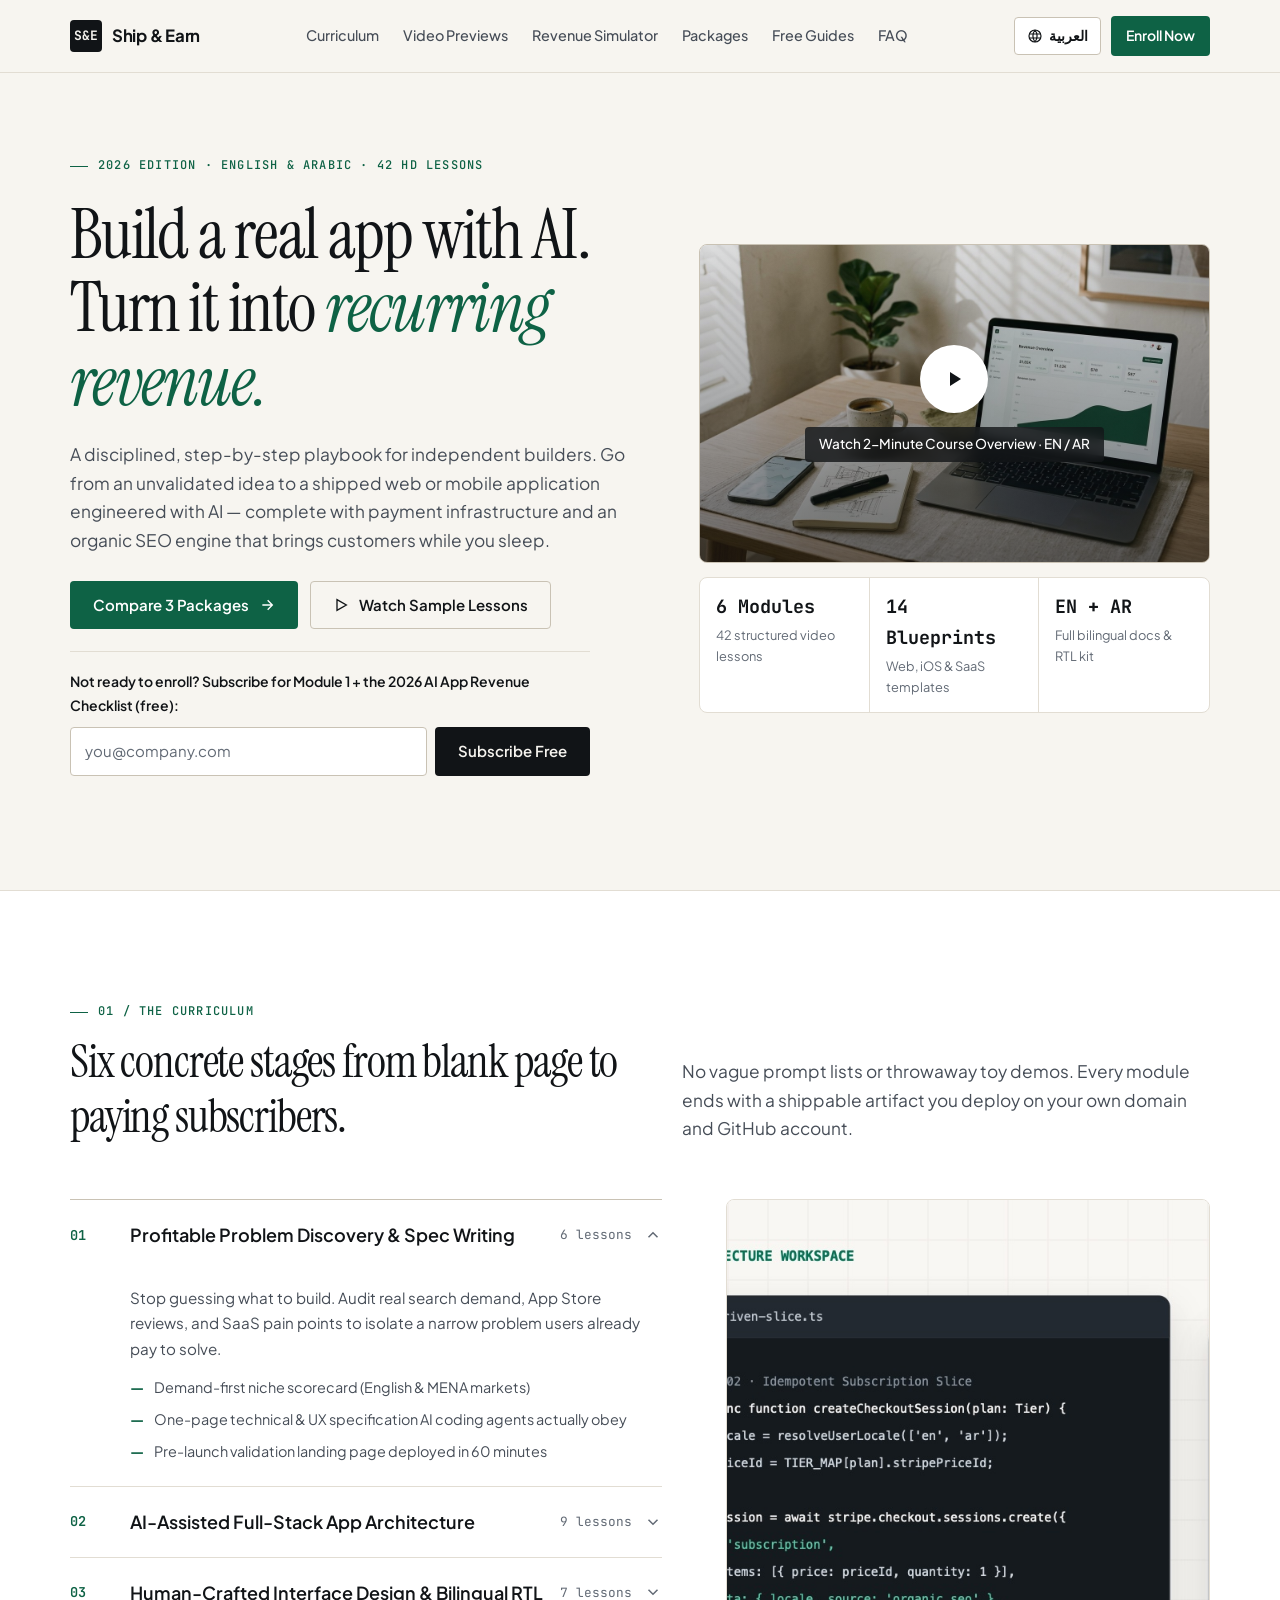
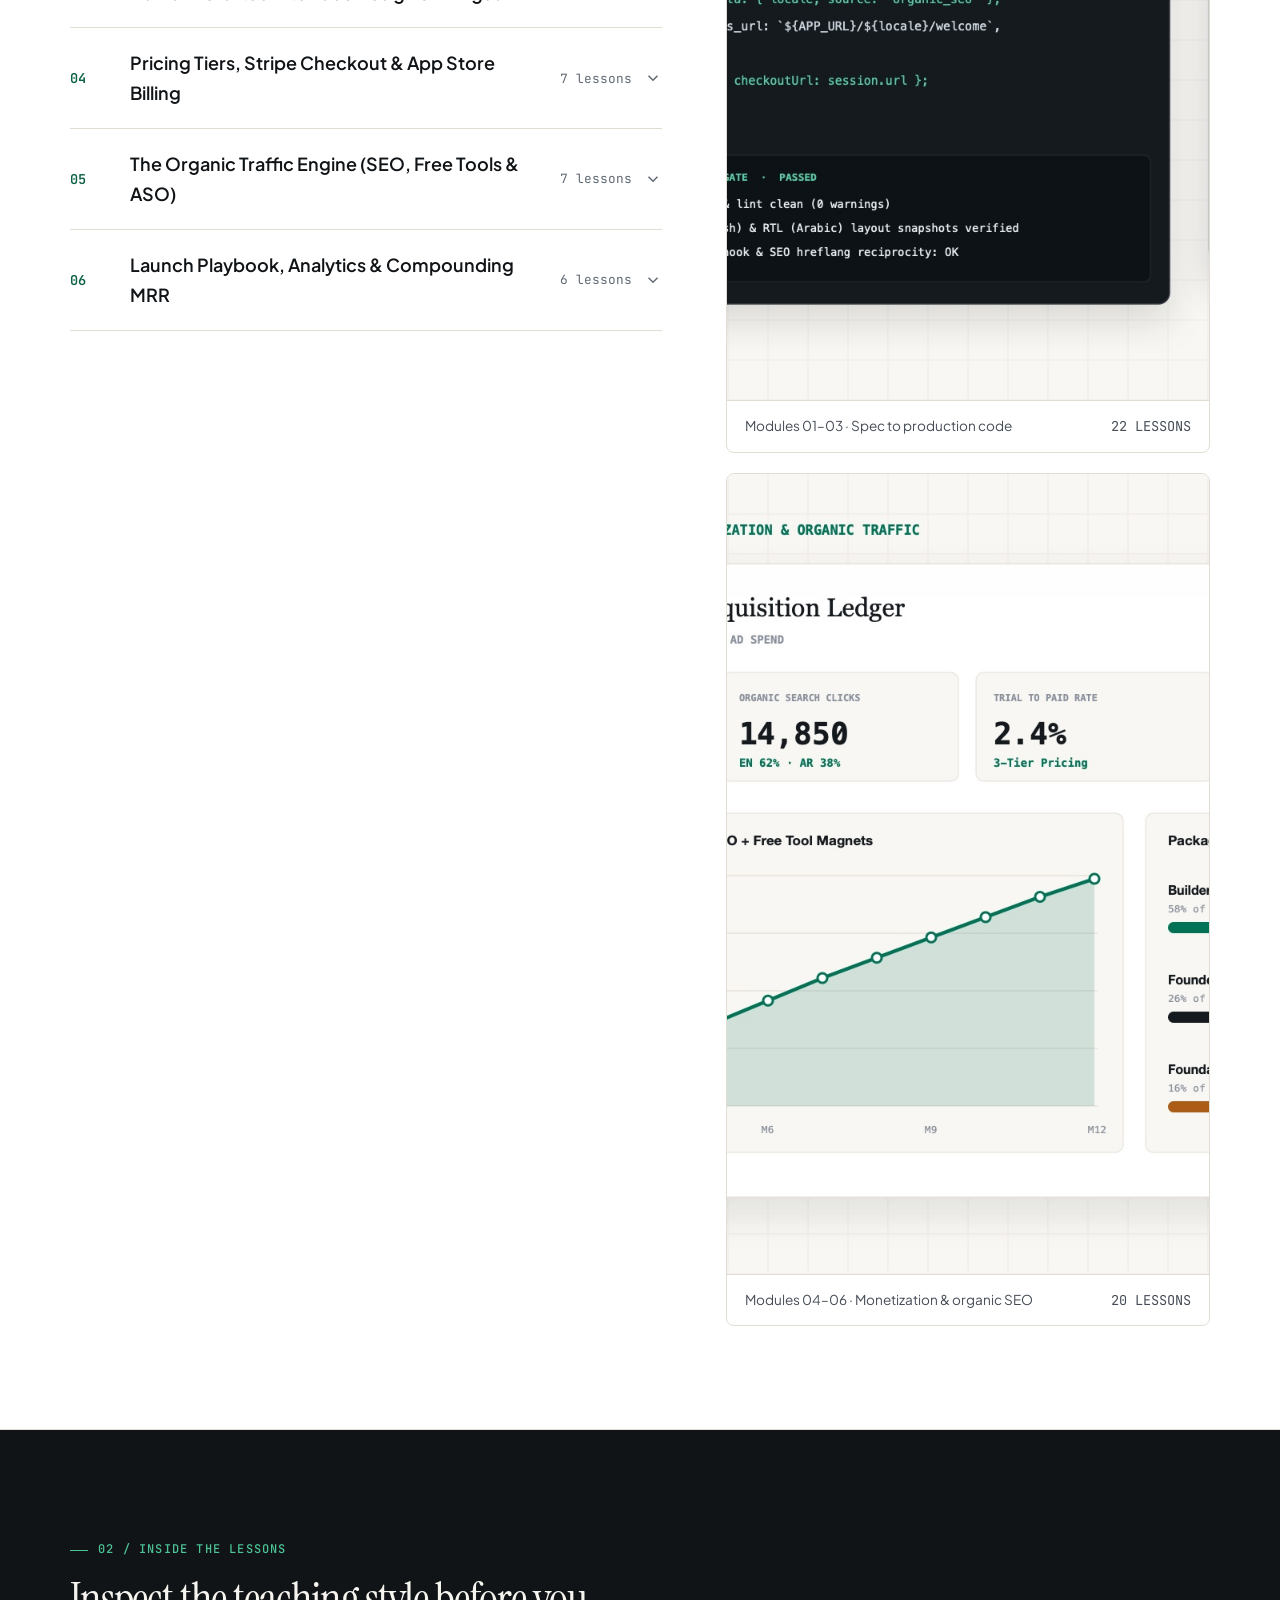
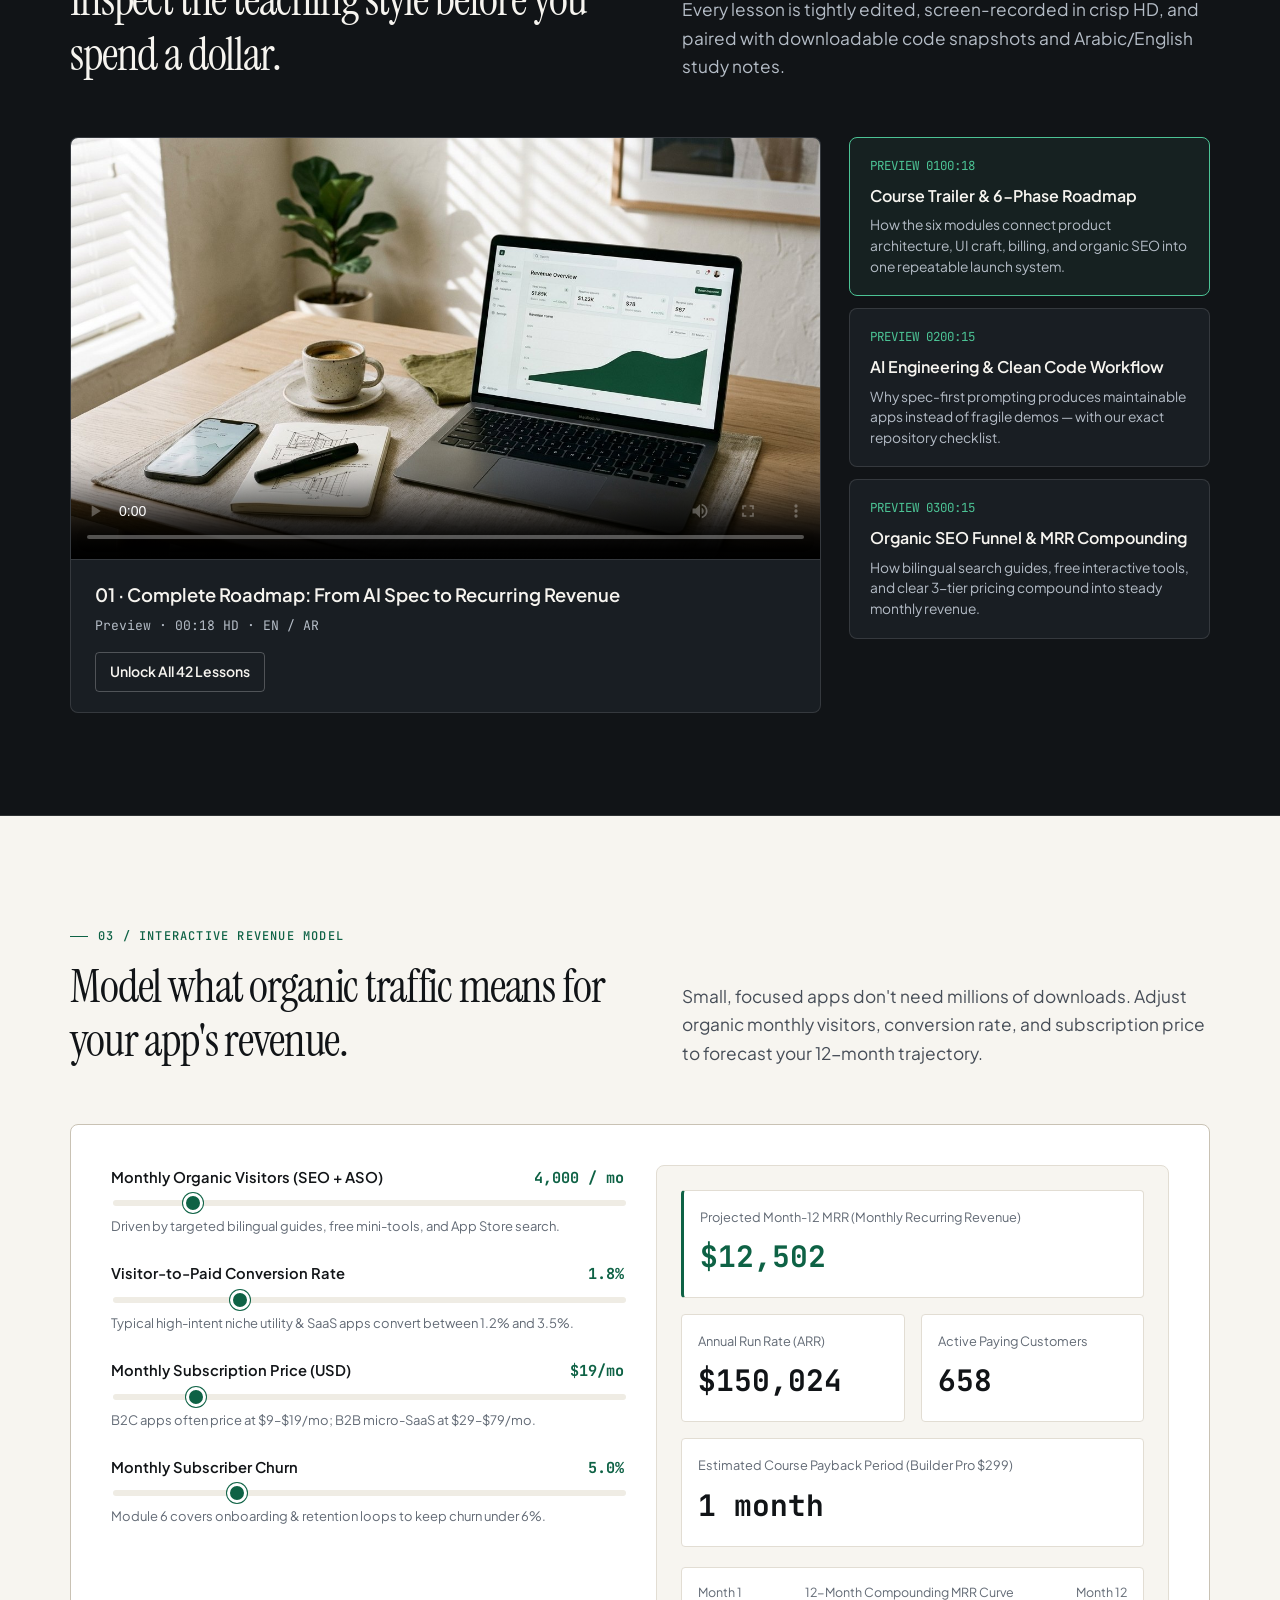
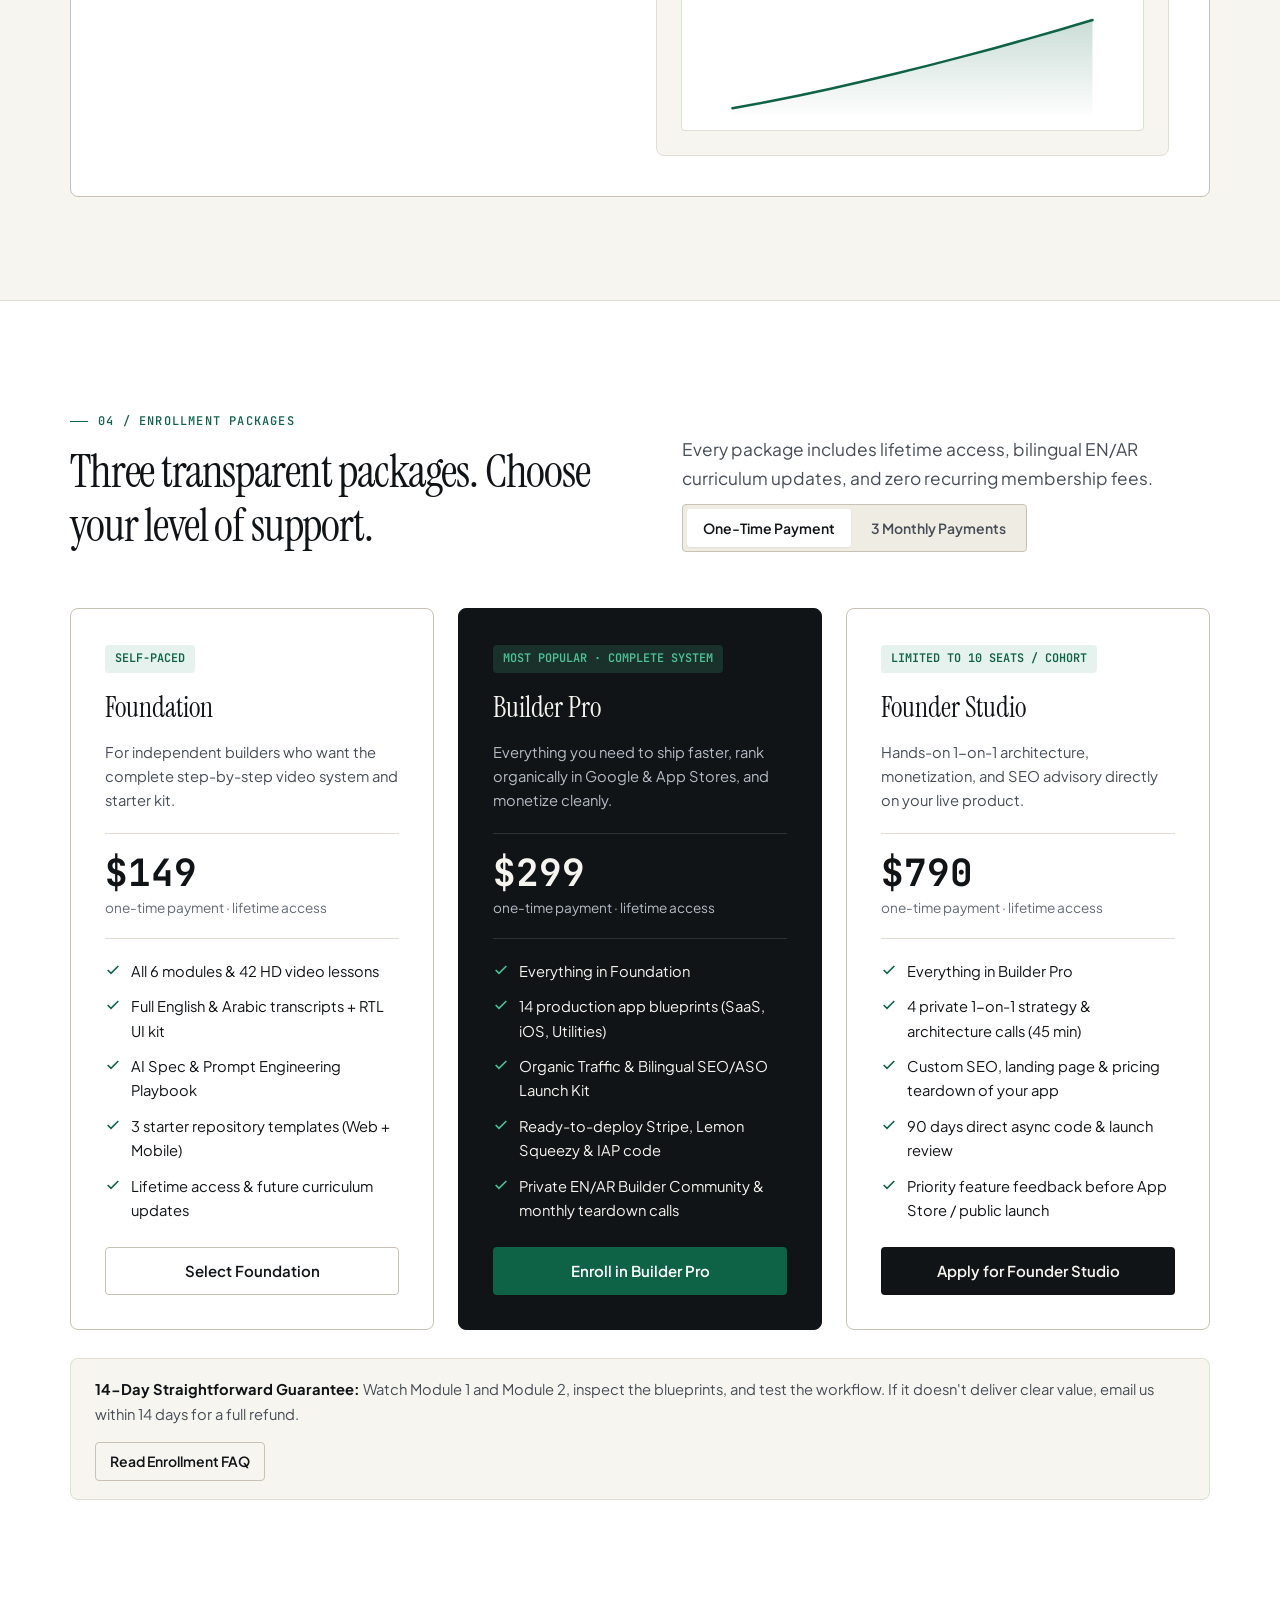
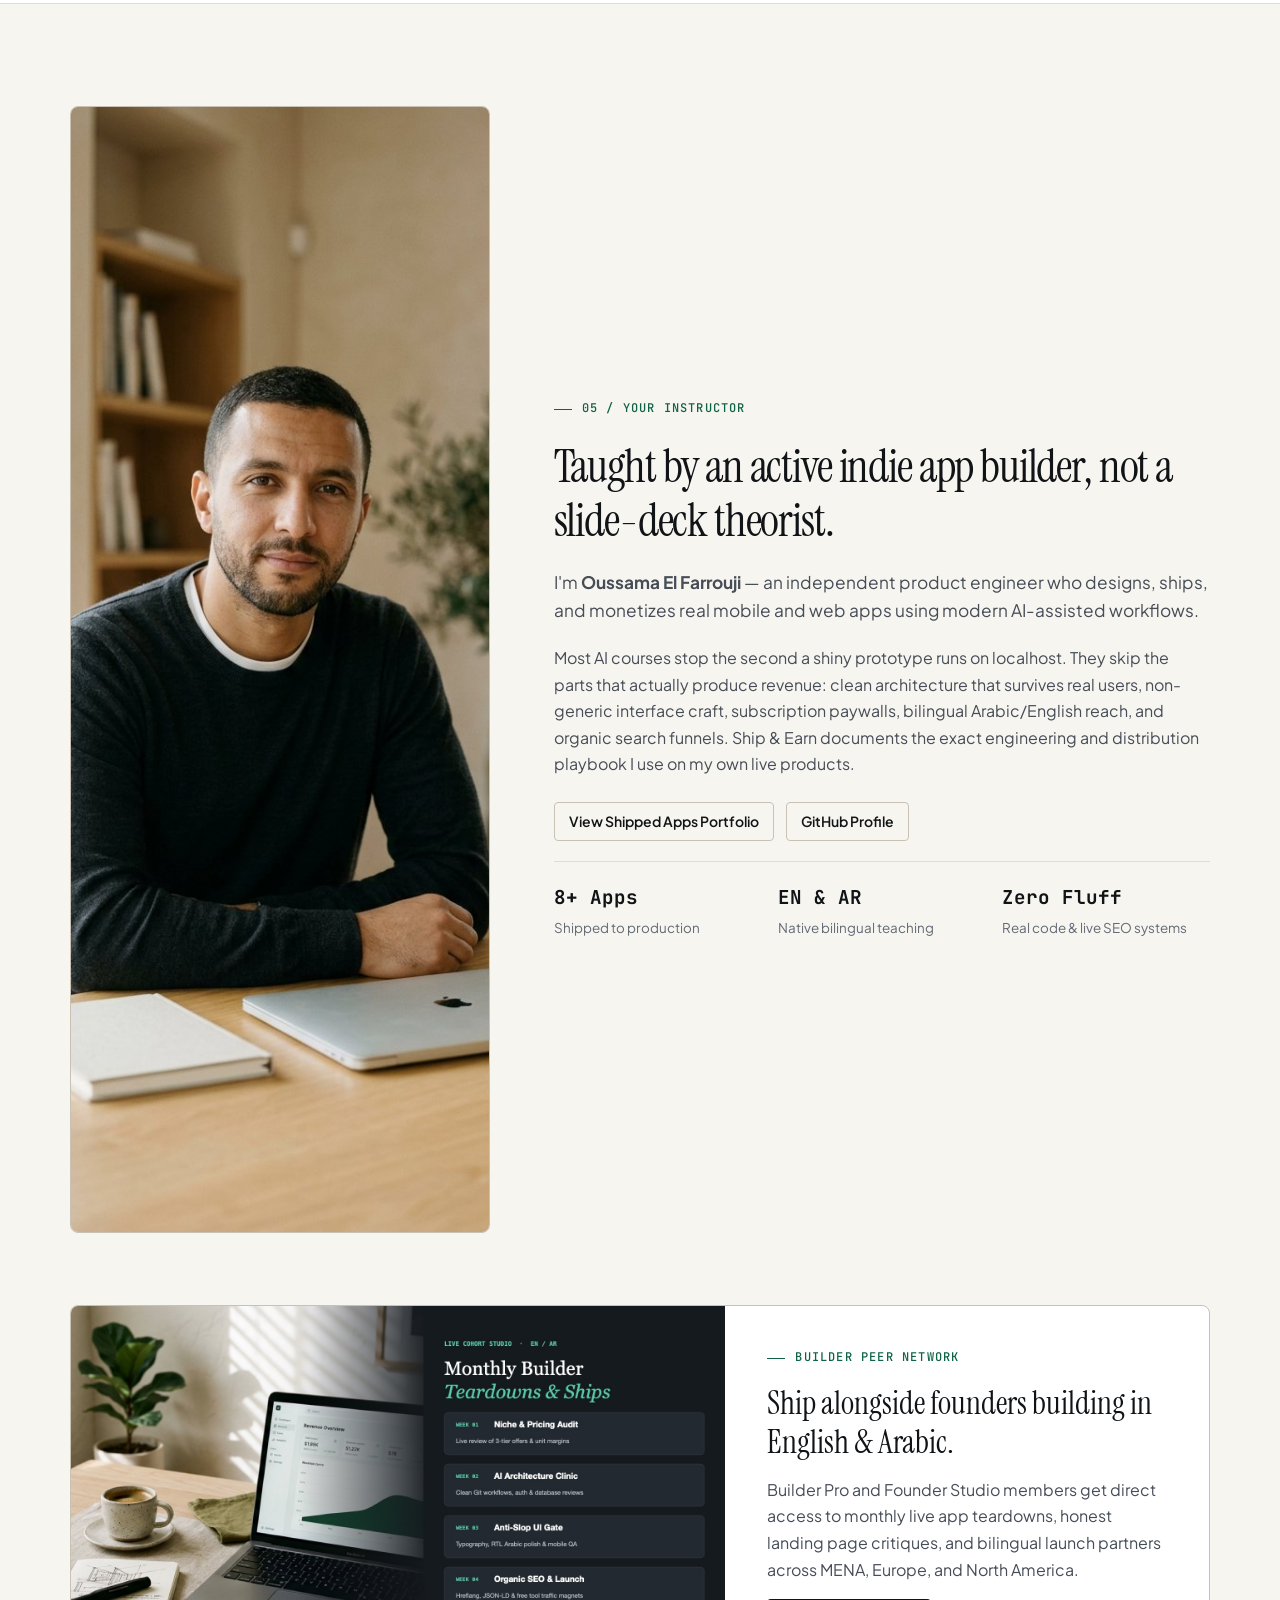
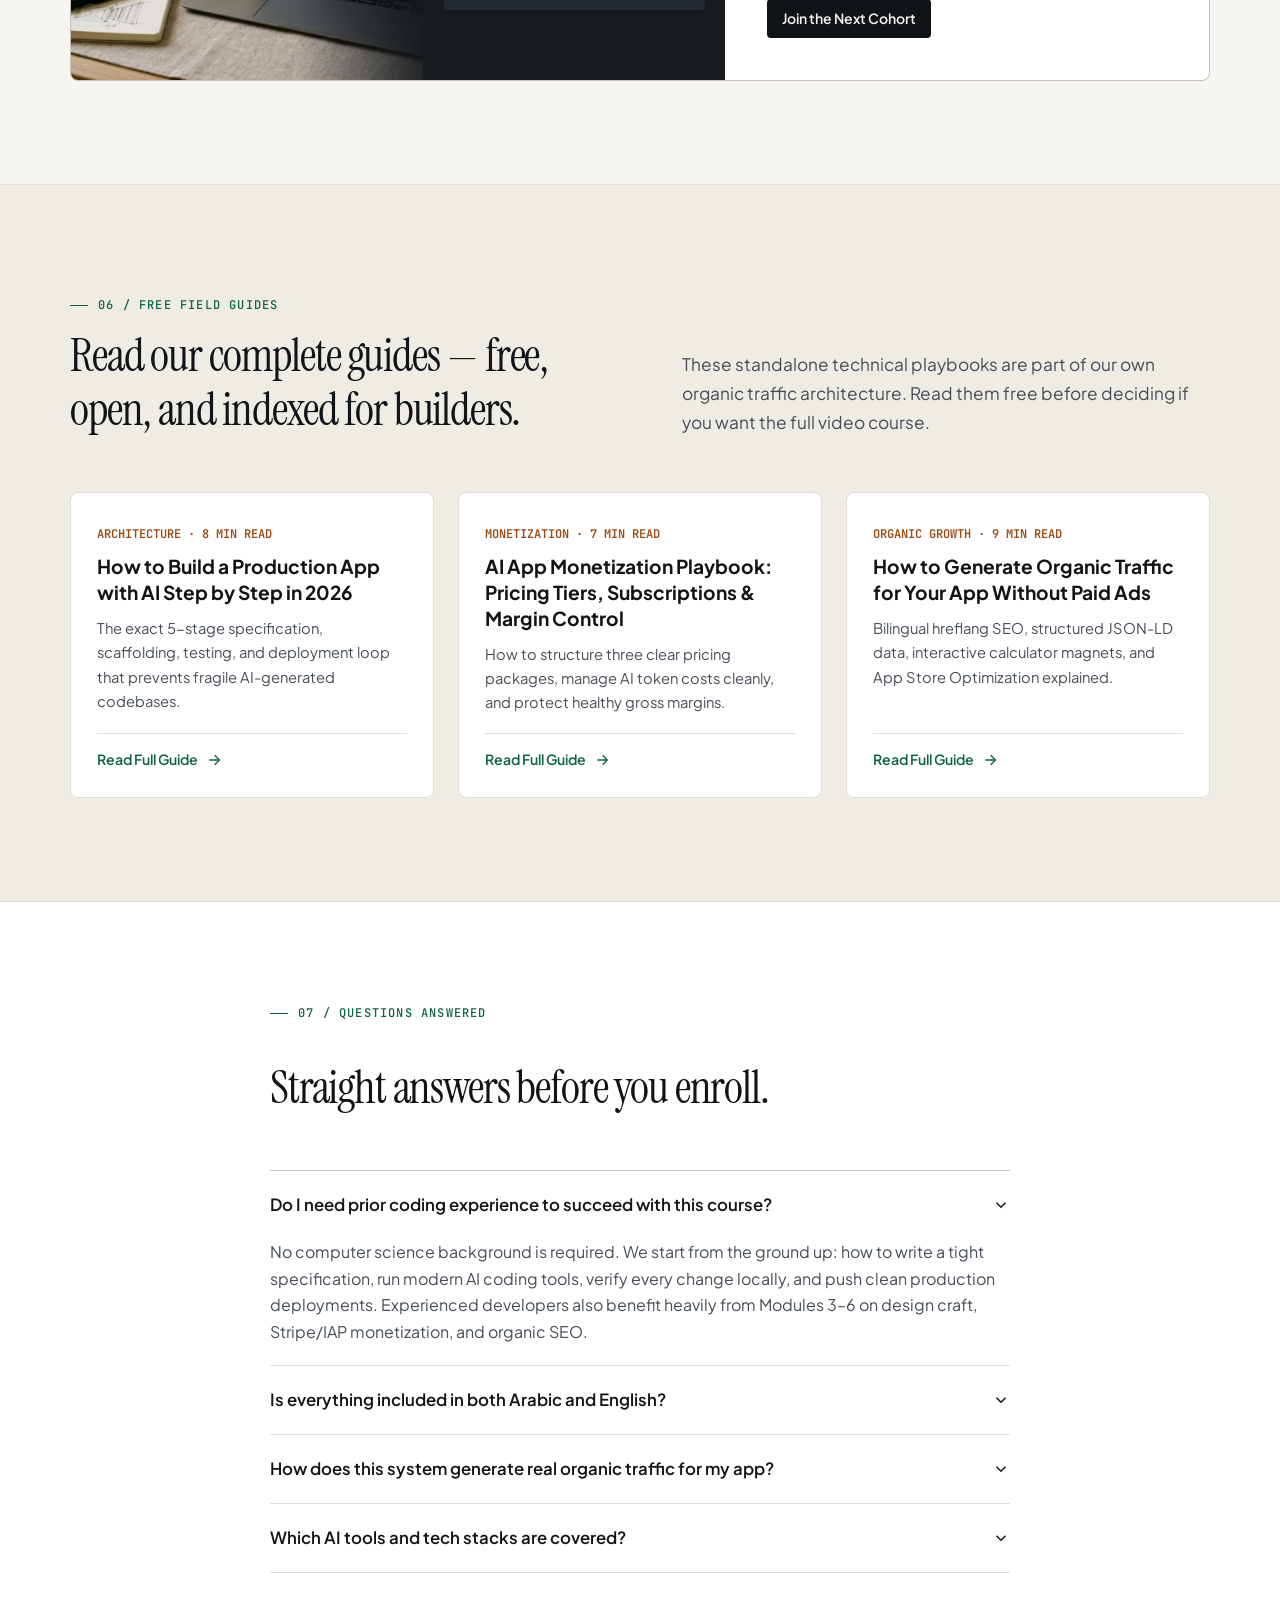
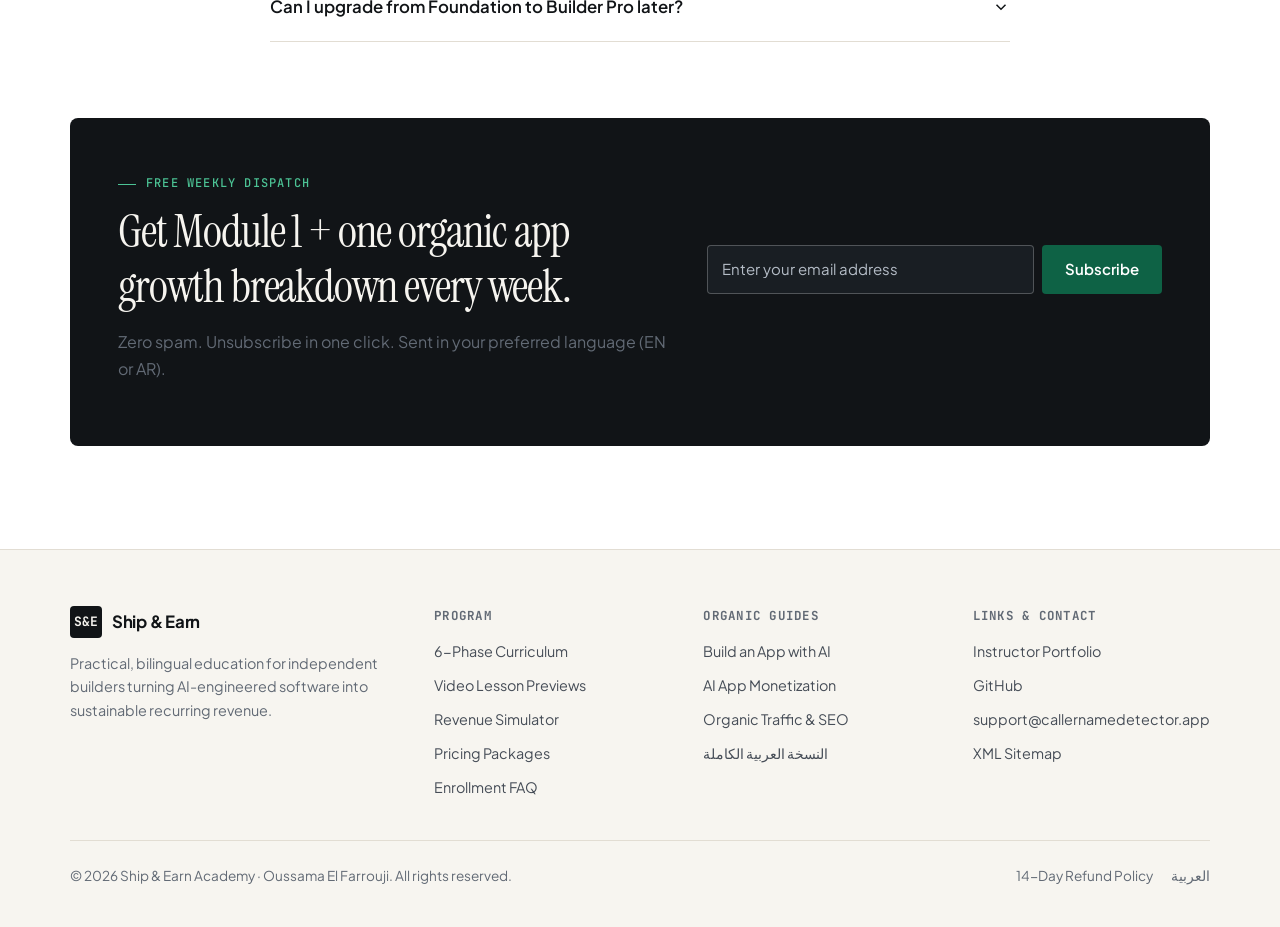
==== index.html @ 104d4630 "Launch Ship & Earn bilingual (EN/AR) AI app & revenue course site" ====
<!DOCTYPE html>
<html lang="en" dir="ltr">
<head>
  <meta charset="UTF-8">
  <meta name="viewport" content="width=device-width, initial-scale=1.0">
  <title>Ship &amp; Earn — Build an App with AI &amp; Generate Recurring Revenue Step by Step</title>
  <meta name="description" content="A step-by-step bilingual (English &amp; Arabic) course teaching you how to architect, build, and launch a real software app with AI — and grow predictable recurring revenue through organic SEO traffic.">
  <meta name="keywords" content="build an app with AI, AI app course, make money with AI apps, monetize AI apps, organic traffic for apps, SaaS course, bilingual Arabic English tech course">
  <meta name="author" content="Oussama El Farrouji">
  <meta name="robots" content="index, follow, max-image-preview:large">
  <meta name="theme-color" content="#F7F5F0">

  <link rel="canonical" href="https://oussamaelfarrouji.github.io/ship-and-earn/">
  <link rel="alternate" hreflang="en" href="https://oussamaelfarrouji.github.io/ship-and-earn/">
  <link rel="alternate" hreflang="ar" href="https://oussamaelfarrouji.github.io/ship-and-earn/ar/">
  <link rel="alternate" hreflang="x-default" href="https://oussamaelfarrouji.github.io/ship-and-earn/">
  <link rel="manifest" href="manifest.webmanifest">

  <!-- Open Graph & Social Cards -->
  <meta property="og:type" content="website">
  <meta property="og:site_name" content="Ship &amp; Earn Academy">
  <meta property="og:title" content="Ship &amp; Earn — Build an App with AI &amp; Generate Recurring Revenue">
  <meta property="og:description" content="6 structured modules, 42 video lessons, 14 production blueprints, and a proven organic traffic engine. Available in English and Arabic.">
  <meta property="og:url" content="https://oussamaelfarrouji.github.io/ship-and-earn/">
  <meta property="og:image" content="https://oussamaelfarrouji.github.io/ship-and-earn/assets/images/hero-studio.jpg">
  <meta property="og:locale" content="en_US">
  <meta property="og:locale:alternate" content="ar_AR">
  <meta name="twitter:card" content="summary_large_image">
  <meta name="twitter:title" content="Ship &amp; Earn — Build an App with AI &amp; Make Revenue Step by Step">
  <meta name="twitter:description" content="Go from validated idea to AI-engineered app, organic search traffic, and recurring subscription revenue. Full bilingual EN / AR edition.">
  <meta name="twitter:image" content="https://oussamaelfarrouji.github.io/ship-and-earn/assets/images/hero-studio.jpg">

  <!-- Typography -->
  <link rel="preconnect" href="https://fonts.googleapis.com">
  <link rel="preconnect" href="https://fonts.gstatic.com" crossorigin>
  <link href="https://fonts.googleapis.com/css2?family=Instrument+Serif:ital@0;1&family=JetBrains+Mono:wght@400;500;600;700&family=Plus+Jakarta+Sans:wght@400;500;600;700&display=swap" rel="stylesheet">
  <link rel="stylesheet" href="assets/css/styles.css">

  <!-- Structured Data (Course, Offers, VideoObject, FAQPage, Organization) -->
  <script type="application/ld+json">
  {
    "@context": "https://schema.org",
    "@graph": [
      {
        "@type": "Organization",
        "@id": "https://oussamaelfarrouji.github.io/ship-and-earn/#organization",
        "name": "Ship & Earn Academy",
        "url": "https://oussamaelfarrouji.github.io/ship-and-earn/",
        "founder": {
          "@type": "Person",
          "name": "Oussama El Farrouji",
          "url": "https://oussamaelfarrouji.github.io/"
        }
      },
      {
        "@type": "Course",
        "@id": "https://oussamaelfarrouji.github.io/ship-and-earn/#course",
        "name": "Ship & Earn: Build an App with AI and Generate Revenue Step by Step",
        "description": "A complete, hands-on engineering and monetization program covering market validation, AI-assisted software architecture, editorial UI design, subscription billing, and organic SEO growth.",
        "provider": { "@id": "https://oussamaelfarrouji.github.io/ship-and-earn/#organization" },
        "inLanguage": ["en", "ar"],
        "educationalLevel": "Beginner to Intermediate",
        "totalHistoricalEnrollment": 480,
        "hasCourseInstance": {
          "@type": "CourseInstance",
          "courseMode": "online",
          "courseWorkload": "PT28H"
        },
        "offers": [
          {
            "@type": "Offer",
            "name": "Foundation Package",
            "price": "149",
            "priceCurrency": "USD",
            "availability": "https://schema.org/InStock",
            "url": "https://oussamaelfarrouji.github.io/ship-and-earn/#packages"
          },
          {
            "@type": "Offer",
            "name": "Builder Pro Package",
            "price": "299",
            "priceCurrency": "USD",
            "availability": "https://schema.org/InStock",
            "url": "https://oussamaelfarrouji.github.io/ship-and-earn/#packages"
          },
          {
            "@type": "Offer",
            "name": "Founder Studio Package",
            "price": "790",
            "priceCurrency": "USD",
            "availability": "https://schema.org/LimitedAvailability",
            "url": "https://oussamaelfarrouji.github.io/ship-and-earn/#packages"
          }
        ]
      },
      {
        "@type": "VideoObject",
        "name": "Ship & Earn Course Trailer — From AI Prompt to Revenue-Generating App",
        "description": "Walkthrough of the 6-module step-by-step system for building an app with AI, acquiring organic search traffic, and monetizing with recurring subscriptions.",
        "thumbnailUrl": "https://oussamaelfarrouji.github.io/ship-and-earn/assets/images/hero-studio.jpg",
        "uploadDate": "2026-11-19T00:00:00Z",
        "duration": "PT18S",
        "contentUrl": "https://oussamaelfarrouji.github.io/ship-and-earn/assets/videos/course-trailer.mp4"
      },
      {
        "@type": "FAQPage",
        "mainEntity": [
          {
            "@type": "Question",
            "name": "Do I need prior coding experience to build an app with AI in this course?",
            "acceptedAnswer": {
              "@type": "Answer",
              "text": "No prior computer science degree is required. Module 1 and Module 2 walk through setting up your AI engineering environment, reading generated code cleanly, and deploying real web and mobile apps step by step."
            }
          },
          {
            "@type": "Question",
            "name": "Is the entire course available in both Arabic and English?",
            "acceptedAnswer": {
              "@type": "Answer",
              "text": "Yes. Every lesson includes synchronized Arabic and English transcripts, bilingual templates, RTL-ready interface code, and community channels in both languages."
            }
          },
          {
            "@type": "Question",
            "name": "How will my finished app generate organic traffic without paying for ads?",
            "acceptedAnswer": {
              "@type": "Answer",
              "text": "Module 5 teaches our repeatable Organic Traffic Engine: keyword intent mapping, bilingual SEO architecture, interactive free tools and calculators that earn backlinks, and App Store Optimization (ASO)."
            }
          },
          {
            "@type": "Question",
            "name": "What is the difference between the three enrollment packages?",
            "acceptedAnswer": {
              "@type": "Answer",
              "text": "Foundation ($149) includes all 42 lessons and core starter templates. Builder Pro ($299) adds 14 complete production app blueprints, the SEO & ASO launch kit, payment templates, and private community access. Founder Studio ($790) adds 4 private 1-on-1 architecture and growth review calls plus 90 days of direct async feedback."
            }
          }
        ]
      }
    ]
  }
  </script>
</head>
<body>
  <a class="skip-link" href="#main-content">Skip to main content</a>

  <!-- Header -->
  <header class="site-header">
    <div class="container header-inner">
      <a class="brand" href="./" aria-label="Ship &amp; Earn Home">
        <span class="brand-mark" aria-hidden="true">S&amp;E</span>
        <span>Ship &amp; Earn</span>
      </a>

      <nav class="site-nav" aria-label="Primary Navigation">
        <a href="#curriculum">Curriculum</a>
        <a href="#videos">Video Previews</a>
        <a href="#simulator">Revenue Simulator</a>
        <a href="#packages">Packages</a>
        <a href="#guides">Free Guides</a>
        <a href="#faq">FAQ</a>
      </nav>

      <div class="header-actions">
        <a class="lang-switch" href="ar/" data-lang-switch="ar" hreflang="ar" lang="ar" aria-label="Switch language to Arabic">
          <svg width="16" height="16" viewBox="0 0 24 24" fill="none" stroke="currentColor" stroke-width="1.8" aria-hidden="true">
            <circle cx="12" cy="12" r="9"></circle>
            <path d="M3.6 9h16.8M3.6 15h16.8M12 3a14.5 14.5 0 0 0 0 18M12 3a14.5 14.5 0 0 1 0 18"></path>
          </svg>
          <span>العربية</span>
        </a>
        <a class="btn btn--primary btn--sm header-cta-desktop" href="#packages">Enroll Now</a>
        <button id="mobile-menu-btn" class="mobile-menu-btn" type="button" aria-label="Toggle navigation menu" aria-expanded="false" aria-controls="mobile-nav">
          <svg width="20" height="20" viewBox="0 0 24 24" fill="none" stroke="currentColor" stroke-width="2" aria-hidden="true">
            <line x1="3" y1="6" x2="21" y2="6"></line>
            <line x1="3" y1="12" x2="21" y2="12"></line>
            <line x1="3" y1="18" x2="21" y2="18"></line>
          </svg>
        </button>
      </div>
    </div>

    <nav id="mobile-nav" class="mobile-nav" aria-label="Mobile Navigation">
      <div class="container mobile-nav-list">
        <a href="#curriculum">Curriculum</a>
        <a href="#videos">Video Previews</a>
        <a href="#simulator">Revenue Simulator</a>
        <a href="#packages">Packages</a>
        <a href="#guides">Free Guides</a>
        <a href="#faq">FAQ</a>
        <a href="#subscribe" style="color: var(--accent); font-weight: 700;">Subscribe Free</a>
      </div>
    </nav>
  </header>

  <main id="main-content">
    <!-- Hero -->
    <section class="hero">
      <div class="container hero-grid">
        <div class="hero-copy">
          <span class="eyebrow">2026 Edition · English &amp; Arabic · 42 HD Lessons</span>
          <h1 class="display-title">Build a real app with AI. Turn it into <em>recurring revenue.</em></h1>
          <p class="lead">
            A disciplined, step-by-step playbook for independent builders. Go from an unvalidated idea to a shipped web or mobile application engineered with AI — complete with payment infrastructure and an organic SEO engine that brings customers while you sleep.
          </p>

          <div class="hero-cta-row">
            <a class="btn btn--primary" href="#packages">
              <span>Compare 3 Packages</span>
              <svg class="icon-directional" width="16" height="16" viewBox="0 0 24 24" fill="none" stroke="currentColor" stroke-width="2" aria-hidden="true">
                <path d="M5 12h14M13 5l7 7-7 7"></path>
              </svg>
            </a>
            <a class="btn btn--outline" href="#videos">
              <svg width="16" height="16" viewBox="0 0 24 24" fill="none" stroke="currentColor" stroke-width="2" aria-hidden="true">
                <polygon points="6 4 20 12 6 20 6 4"></polygon>
              </svg>
              <span>Watch Sample Lessons</span>
            </a>
          </div>

          <div class="hero-subscribe">
            <label class="hero-subscribe-label" for="hero-email">
              Not ready to enroll? Subscribe for Module 1 + the 2026 AI App Revenue Checklist (free):
            </label>
            <form class="subscribe-inline-form" data-subscribe-form="hero" novalidate>
              <input id="hero-email" class="input-field" type="email" name="email" autocomplete="email" placeholder="you@company.com" required>
              <button class="btn btn--ink" type="submit">Subscribe Free</button>
            </form>
            <div class="form-status" role="status" aria-live="polite"></div>
          </div>
        </div>

        <div class="hero-media">
          <div class="video-frame">
            <video id="hero-trailer-video" preload="metadata" playsinline poster="assets/images/hero-studio.jpg" aria-label="Ship &amp; Earn Course Trailer">
              <source src="assets/videos/course-trailer.mp4" type="video/mp4">
            </video>
            <button id="hero-trailer-play" class="video-overlay-btn" type="button" aria-label="Play Course Trailer Video">
              <span class="play-disc">
                <svg width="24" height="24" viewBox="0 0 24 24" fill="currentColor" aria-hidden="true">
                  <polygon points="8 5 19 12 8 19 8 5"></polygon>
                </svg>
              </span>
              <span class="video-overlay-caption">Watch 2-Minute Course Overview · EN / AR</span>
            </button>
          </div>

          <div class="hero-spec-strip" aria-label="Course Highlights">
            <div class="hero-spec-item">
              <div class="hero-spec-value">6 Modules</div>
              <div class="hero-spec-label">42 structured video lessons</div>
            </div>
            <div class="hero-spec-item">
              <div class="hero-spec-value">14 Blueprints</div>
              <div class="hero-spec-label">Web, iOS &amp; SaaS templates</div>
            </div>
            <div class="hero-spec-item">
              <div class="hero-spec-value">EN + AR</div>
              <div class="hero-spec-label">Full bilingual docs &amp; RTL kit</div>
            </div>
          </div>
        </div>
      </div>
    </section>

    <!-- 01. Step-by-Step Curriculum -->
    <section id="curriculum" class="section section--surface">
      <div class="container">
        <div class="section-header">
          <div>
            <span class="eyebrow">01 / The Curriculum</span>
            <h2 class="section-title" style="margin-block-start: 12px;">Six concrete stages from blank page to paying subscribers.</h2>
          </div>
          <p class="lead">
            No vague prompt lists or throwaway toy demos. Every module ends with a shippable artifact you deploy on your own domain and GitHub account.
          </p>
        </div>

        <div class="editorial-split">
          <div class="phase-list">
            <!-- Phase 1 -->
            <div class="phase-item">
              <button class="phase-trigger" type="button" aria-expanded="true" aria-controls="phase-1">
                <span class="phase-num">01</span>
                <span class="phase-title">Profitable Problem Discovery &amp; Spec Writing</span>
                <span class="phase-meta">
                  <span>6 lessons</span>
                  <svg class="phase-chevron" width="18" height="18" viewBox="0 0 24 24" fill="none" stroke="currentColor" stroke-width="2" aria-hidden="true"><polyline points="6 9 12 15 18 9"></polyline></svg>
                </span>
              </button>
              <div id="phase-1" class="phase-panel">
                <p>Stop guessing what to build. Audit real search demand, App Store reviews, and SaaS pain points to isolate a narrow problem users already pay to solve.</p>
                <ul class="phase-deliverables">
                  <li>Demand-first niche scorecard (English &amp; MENA markets)</li>
                  <li>One-page technical &amp; UX specification AI coding agents actually obey</li>
                  <li>Pre-launch validation landing page deployed in 60 minutes</li>
                </ul>
              </div>
            </div>

            <!-- Phase 2 -->
            <div class="phase-item">
              <button class="phase-trigger" type="button" aria-expanded="false" aria-controls="phase-2">
                <span class="phase-num">02</span>
                <span class="phase-title">AI-Assisted Full-Stack App Architecture</span>
                <span class="phase-meta">
                  <span>9 lessons</span>
                  <svg class="phase-chevron" width="18" height="18" viewBox="0 0 24 24" fill="none" stroke="currentColor" stroke-width="2" aria-hidden="true"><polyline points="6 9 12 15 18 9"></polyline></svg>
                </span>
              </button>
              <div id="phase-2" class="phase-panel" hidden>
                <p>Direct AI coding workflows like a senior engineer. Structure clean repositories, user authentication, databases, and API integrations without brittle spaghetti code.</p>
                <ul class="phase-deliverables">
                  <li>Repeatable prompt-to-PR workflow with automated verification checks</li>
                  <li>Database schema, authentication, and secure API key management</li>
                  <li>Deploying production web apps and native mobile builds reliably</li>
                </ul>
              </div>
            </div>

            <!-- Phase 3 -->
            <div class="phase-item">
              <button class="phase-trigger" type="button" aria-expanded="false" aria-controls="phase-3">
                <span class="phase-num">03</span>
                <span class="phase-title">Human-Crafted Interface Design &amp; Bilingual RTL</span>
                <span class="phase-meta">
                  <span>7 lessons</span>
                  <svg class="phase-chevron" width="18" height="18" viewBox="0 0 24 24" fill="none" stroke="currentColor" stroke-width="2" aria-hidden="true"><polyline points="6 9 12 15 18 9"></polyline></svg>
                </span>
              </button>
              <div id="phase-3" class="phase-panel" hidden>
                <p>Users judge trust in under two seconds. Eliminate generic AI-looking templates using editorial typography, disciplined color tokens, and native Arabic/English logical layouts.</p>
                <ul class="phase-deliverables">
                  <li>Design contract checklist that eliminates generic neon/gradient clutter</li>
                  <li>Single-stylesheet LTR + RTL architecture with CSS Logical Properties</li>
                  <li>Mobile ergonomics, WCAG AA contrast, and Core Web Vitals optimization</li>
                </ul>
              </div>
            </div>

            <!-- Phase 4 -->
            <div class="phase-item">
              <button class="phase-trigger" type="button" aria-expanded="false" aria-controls="phase-4">
                <span class="phase-num">04</span>
                <span class="phase-title">Pricing Tiers, Stripe Checkout &amp; App Store Billing</span>
                <span class="phase-meta">
                  <span>7 lessons</span>
                  <svg class="phase-chevron" width="18" height="18" viewBox="0 0 24 24" fill="none" stroke="currentColor" stroke-width="2" aria-hidden="true"><polyline points="6 9 12 15 18 9"></polyline></svg>
                </span>
              </button>
              <div id="phase-4" class="phase-panel" hidden>
                <p>Architect pricing that converts without discounting your work. Implement subscriptions, one-time licenses, webhooks, and global payment gateways cleanly.</p>
                <ul class="phase-deliverables">
                  <li>Three-tier packaging strategy (Good / Better / Advisory)</li>
                  <li>Idempotent Stripe, Lemon Squeezy &amp; In-App Purchase billing flows</li>
                  <li>Paywall placement, trial onboarding, and failed-payment recovery</li>
                </ul>
              </div>
            </div>

            <!-- Phase 5 -->
            <div class="phase-item">
              <button class="phase-trigger" type="button" aria-expanded="false" aria-controls="phase-5">
                <span class="phase-num">05</span>
                <span class="phase-title">The Organic Traffic Engine (SEO, Free Tools &amp; ASO)</span>
                <span class="phase-meta">
                  <span>7 lessons</span>
                  <svg class="phase-chevron" width="18" height="18" viewBox="0 0 24 24" fill="none" stroke="currentColor" stroke-width="2" aria-hidden="true"><polyline points="6 9 12 15 18 9"></polyline></svg>
                </span>
              </button>
              <div id="phase-5" class="phase-panel" hidden>
                <p>Paid ads vanish the moment you stop spending. Build durable, compounding organic acquisition directly into your app and marketing site from day one.</p>
                <ul class="phase-deliverables">
                  <li>Bilingual SEO architecture with hreflang reciprocity, JSON-LD &amp; sitemaps</li>
                  <li>Building free interactive calculators &amp; mini-tools that earn natural backlinks</li>
                  <li>App Store Optimization (ASO) and high-intent comparison guide clusters</li>
                </ul>
              </div>
            </div>

            <!-- Phase 6 -->
            <div class="phase-item">
              <button class="phase-trigger" type="button" aria-expanded="false" aria-controls="phase-6">
                <span class="phase-num">06</span>
                <span class="phase-title">Launch Playbook, Analytics &amp; Compounding MRR</span>
                <span class="phase-meta">
                  <span>6 lessons</span>
                  <svg class="phase-chevron" width="18" height="18" viewBox="0 0 24 24" fill="none" stroke="currentColor" stroke-width="2" aria-hidden="true"><polyline points="6 9 12 15 18 9"></polyline></svg>
                </span>
              </button>
              <div id="phase-6" class="phase-panel" hidden>
                <p>Turn launch week momentum into steady monthly recurring revenue. Instrument funnel telemetry, cut churn, and scale winning features with data.</p>
                <ul class="phase-deliverables">
                  <li>Zero-budget launch calendar across Product Hunt, Reddit, X &amp; newsletters</li>
                  <li>Email onboarding sequences that convert free signups to paid plans</li>
                  <li>Monthly retention audit to grow from $1,000 to $10,000+ MRR</li>
                </ul>
              </div>
            </div>
          </div>

          <div class="photo-column">
            <figure class="editorial-figure">
              <img src="assets/images/module-build.jpg" alt="Minimalist software engineering desk showing code editor, mobile app wireframes, and architectural notebook" loading="lazy" width="1200" height="800">
              <figcaption>
                <span>Modules 01–03 · Spec to production code</span>
                <span class="mono-num">22 LESSONS</span>
              </figcaption>
            </figure>
            <figure class="editorial-figure">
              <img src="assets/images/module-revenue.jpg" alt="Studio tablet showing subscription revenue growth analytics and payment confirmations on pale oak desk" loading="lazy" width="1200" height="800">
              <figcaption>
                <span>Modules 04–06 · Monetization &amp; organic SEO</span>
                <span class="mono-num">20 LESSONS</span>
              </figcaption>
            </figure>
          </div>
        </div>
      </div>
    </section>

    <!-- 02. Video Lesson Showcase (Dark Ink Band) -->
    <section id="videos" class="section section--ink">
      <div class="container">
        <div class="section-header">
          <div>
            <span class="eyebrow eyebrow--on-ink">02 / Inside The Lessons</span>
            <h2 class="section-title" style="margin-block-start: 12px;">Inspect the teaching style before you spend a dollar.</h2>
          </div>
          <p class="lead">
            Every lesson is tightly edited, screen-recorded in crisp HD, and paired with downloadable code snapshots and Arabic/English study notes.
          </p>
        </div>

        <div class="video-studio-grid">
          <div class="video-stage">
            <div class="video-stage-player">
              <video id="showcase-video" controls preload="metadata" playsinline poster="assets/images/hero-studio.jpg">
                <source src="assets/videos/course-trailer.mp4" type="video/mp4">
              </video>
            </div>
            <div class="video-stage-meta">
              <div>
                <div id="showcase-video-title" class="video-stage-title">01 · Complete Roadmap: From AI Spec to Recurring Revenue</div>
                <div id="showcase-video-meta" class="muted mono-num" style="font-size: 0.82rem; margin-block-start: 4px;">Preview · 00:18 HD · EN / AR</div>
              </div>
              <a class="btn btn--outline-ink btn--sm" href="#packages">Unlock All 42 Lessons</a>
            </div>
          </div>

          <div class="video-playlist" role="group" aria-label="Sample Video Lessons">
            <button class="video-chapter-btn is-active" type="button" aria-pressed="true"
              data-video-src="assets/videos/course-trailer.mp4"
              data-video-poster="assets/images/hero-studio.jpg"
              data-video-title="01 · Complete Roadmap: From AI Spec to Recurring Revenue"
              data-video-duration="00:18 HD">
              <span class="chapter-top"><span>PREVIEW 01</span><span>00:18</span></span>
              <span class="chapter-title">Course Trailer &amp; 6-Phase Roadmap</span>
              <span class="chapter-desc">How the six modules connect product architecture, UI craft, billing, and organic SEO into one repeatable launch system.</span>
            </button>

            <button class="video-chapter-btn" type="button" aria-pressed="false"
              data-video-src="assets/videos/lesson-ai-architecture.mp4"
              data-video-poster="assets/images/module-build.jpg"
              data-video-title="02 · Engineering Workflow: Prompting Production Architecture"
              data-video-duration="00:15 HD">
              <span class="chapter-top"><span>PREVIEW 02</span><span>00:15</span></span>
              <span class="chapter-title">AI Engineering &amp; Clean Code Workflow</span>
              <span class="chapter-desc">Why spec-first prompting produces maintainable apps instead of fragile demos — with our exact repository checklist.</span>
            </button>

            <button class="video-chapter-btn" type="button" aria-pressed="false"
              data-video-src="assets/videos/lesson-revenue-seo.mp4"
              data-video-poster="assets/images/module-revenue.jpg"
              data-video-title="03 · Organic Traffic &amp; Subscription Revenue Mechanics"
              data-video-duration="00:15 HD">
              <span class="chapter-top"><span>PREVIEW 03</span><span>00:15</span></span>
              <span class="chapter-title">Organic SEO Funnel &amp; MRR Compounding</span>
              <span class="chapter-desc">How bilingual search guides, free interactive tools, and clear 3-tier pricing compound into steady monthly revenue.</span>
            </button>
          </div>
        </div>
      </div>
    </section>

    <!-- 03. Interactive Organic Traffic & Revenue Simulator -->
    <section id="simulator" class="section">
      <div class="container">
        <div class="section-header">
          <div>
            <span class="eyebrow">03 / Interactive Revenue Model</span>
            <h2 class="section-title" style="margin-block-start: 12px;">Model what organic traffic means for your app's revenue.</h2>
          </div>
          <p class="lead">
            Small, focused apps don't need millions of downloads. Adjust organic monthly visitors, conversion rate, and subscription price to forecast your 12-month trajectory.
          </p>
        </div>

        <div class="calculator-shell">
          <div class="calc-controls">
            <div class="slider-group">
              <div class="slider-head">
                <label class="slider-label" for="calc-visitors">Monthly Organic Visitors (SEO + ASO)</label>
                <span id="val-visitors" class="slider-val">4,000 / mo</span>
              </div>
              <input id="calc-visitors" class="range-input" type="range" min="500" max="25000" step="500" value="4000">
              <span class="slider-hint">Driven by targeted bilingual guides, free mini-tools, and App Store search.</span>
            </div>

            <div class="slider-group">
              <div class="slider-head">
                <label class="slider-label" for="calc-conv">Visitor-to-Paid Conversion Rate</label>
                <span id="val-conv" class="slider-val">1.8%</span>
              </div>
              <input id="calc-conv" class="range-input" type="range" min="0.5" max="6.0" step="0.1" value="1.8">
              <span class="slider-hint">Typical high-intent niche utility &amp; SaaS apps convert between 1.2% and 3.5%.</span>
            </div>

            <div class="slider-group">
              <div class="slider-head">
                <label class="slider-label" for="calc-price">Monthly Subscription Price (USD)</label>
                <span id="val-price" class="slider-val">$19/mo</span>
              </div>
              <input id="calc-price" class="range-input" type="range" min="5" max="99" step="1" value="19">
              <span class="slider-hint">B2C apps often price at $9–$19/mo; B2B micro-SaaS at $29–$79/mo.</span>
            </div>

            <div class="slider-group">
              <div class="slider-head">
                <label class="slider-label" for="calc-churn">Monthly Subscriber Churn</label>
                <span id="val-churn" class="slider-val">5.0%</span>
              </div>
              <input id="calc-churn" class="range-input" type="range" min="2" max="15" step="0.5" value="5">
              <span class="slider-hint">Module 6 covers onboarding &amp; retention loops to keep churn under 6%.</span>
            </div>
          </div>

          <div class="calc-output">
            <div class="calc-kpis">
              <div class="kpi-card kpi-card--featured">
                <div class="kpi-label">Projected Month-12 MRR (Monthly Recurring Revenue)</div>
                <div id="kpi-mrr" class="kpi-value">$0</div>
              </div>
              <div class="kpi-card">
                <div class="kpi-label">Annual Run Rate (ARR)</div>
                <div id="kpi-arr" class="kpi-value">$0</div>
              </div>
              <div class="kpi-card">
                <div class="kpi-label">Active Paying Customers</div>
                <div id="kpi-customers" class="kpi-value">0</div>
              </div>
              <div class="kpi-card" style="grid-column: 1 / -1;">
                <div class="kpi-label">Estimated Course Payback Period (Builder Pro $299)</div>
                <div id="kpi-breakeven" class="kpi-value">1 month</div>
              </div>
            </div>

            <div class="calc-chart-wrap">
              <div class="calc-chart-caption">
                <span>Month 1</span>
                <span>12-Month Compounding MRR Curve</span>
                <span>Month 12</span>
              </div>
              <svg viewBox="0 0 360 110" width="100%" height="110" role="img" aria-label="12-month projected recurring revenue growth curve">
                <defs>
                  <linearGradient id="mrrFill" x1="0" y1="0" x2="0" y2="1">
                    <stop offset="0%" stop-color="#0E6245" stop-opacity="0.22"></stop>
                    <stop offset="100%" stop-color="#0E6245" stop-opacity="0.01"></stop>
                  </linearGradient>
                </defs>
                <path id="calc-chart-area" d="" fill="url(#mrrFill)"></path>
                <path id="calc-chart-line" d="" fill="none" stroke="#0E6245" stroke-width="2.5" stroke-linecap="round" stroke-linejoin="round"></path>
              </svg>
            </div>
          </div>
        </div>
      </div>
    </section>

    <!-- 04. Three Packages -->
    <section id="packages" class="section section--surface">
      <div class="container">
        <div class="section-header">
          <div>
            <span class="eyebrow">04 / Enrollment Packages</span>
            <h2 class="section-title" style="margin-block-start: 12px;">Three transparent packages. Choose your level of support.</h2>
          </div>
          <div style="display: flex; flex-direction: column; align-items: flex-start; gap: 12px;">
            <p class="lead">Every package includes lifetime access, bilingual EN/AR curriculum updates, and zero recurring membership fees.</p>
            <div class="billing-toggle-wrap" role="group" aria-label="Payment Schedule">
              <button class="billing-btn is-active" type="button" data-billing-mode="once" aria-pressed="true">One-Time Payment</button>
              <button class="billing-btn" type="button" data-billing-mode="plan" aria-pressed="false">3 Monthly Payments</button>
            </div>
          </div>
        </div>

        <div class="pricing-grid">
          <!-- Package 1: Foundation -->
          <article class="tier-card">
            <div>
              <span class="tier-badge">SELF-PACED</span>
              <h3 class="tier-name">Foundation</h3>
              <p class="tier-summary">For independent builders who want the complete step-by-step video system and starter kit.</p>
              <div class="tier-price-block">
                <div class="tier-price" data-price-once="149" data-price-plan="55">$149</div>
                <div class="tier-cadence">one-time payment · lifetime access</div>
              </div>
              <ul class="tier-features">
                <li><svg class="check-icon" width="16" height="16" viewBox="0 0 24 24" fill="none" stroke="currentColor" stroke-width="2.4" aria-hidden="true"><polyline points="20 6 9 17 4 12"></polyline></svg><span>All 6 modules &amp; 42 HD video lessons</span></li>
                <li><svg class="check-icon" width="16" height="16" viewBox="0 0 24 24" fill="none" stroke="currentColor" stroke-width="2.4" aria-hidden="true"><polyline points="20 6 9 17 4 12"></polyline></svg><span>Full English &amp; Arabic transcripts + RTL UI kit</span></li>
                <li><svg class="check-icon" width="16" height="16" viewBox="0 0 24 24" fill="none" stroke="currentColor" stroke-width="2.4" aria-hidden="true"><polyline points="20 6 9 17 4 12"></polyline></svg><span>AI Spec &amp; Prompt Engineering Playbook</span></li>
                <li><svg class="check-icon" width="16" height="16" viewBox="0 0 24 24" fill="none" stroke="currentColor" stroke-width="2.4" aria-hidden="true"><polyline points="20 6 9 17 4 12"></polyline></svg><span>3 starter repository templates (Web + Mobile)</span></li>
                <li><svg class="check-icon" width="16" height="16" viewBox="0 0 24 24" fill="none" stroke="currentColor" stroke-width="2.4" aria-hidden="true"><polyline points="20 6 9 17 4 12"></polyline></svg><span>Lifetime access &amp; future curriculum updates</span></li>
              </ul>
            </div>
            <button class="btn btn--outline btn--full" type="button"
              data-select-tier="foundation"
              data-tier-label="Foundation Package"
              data-tier-once="149"
              data-tier-plan="55">Select Foundation</button>
          </article>

          <!-- Package 2: Builder Pro (Featured) -->
          <article class="tier-card tier-card--featured">
            <div>
              <span class="tier-badge">MOST POPULAR · COMPLETE SYSTEM</span>
              <h3 class="tier-name">Builder Pro</h3>
              <p class="tier-summary">Everything you need to ship faster, rank organically in Google &amp; App Stores, and monetize cleanly.</p>
              <div class="tier-price-block">
                <div class="tier-price" data-price-once="299" data-price-plan="109">$299</div>
                <div class="tier-cadence">one-time payment · lifetime access</div>
              </div>
              <ul class="tier-features">
                <li><svg class="check-icon" width="16" height="16" viewBox="0 0 24 24" fill="none" stroke="currentColor" stroke-width="2.4" aria-hidden="true"><polyline points="20 6 9 17 4 12"></polyline></svg><span>Everything in Foundation</span></li>
                <li><svg class="check-icon" width="16" height="16" viewBox="0 0 24 24" fill="none" stroke="currentColor" stroke-width="2.4" aria-hidden="true"><polyline points="20 6 9 17 4 12"></polyline></svg><span>14 production app blueprints (SaaS, iOS, Utilities)</span></li>
                <li><svg class="check-icon" width="16" height="16" viewBox="0 0 24 24" fill="none" stroke="currentColor" stroke-width="2.4" aria-hidden="true"><polyline points="20 6 9 17 4 12"></polyline></svg><span>Organic Traffic &amp; Bilingual SEO/ASO Launch Kit</span></li>
                <li><svg class="check-icon" width="16" height="16" viewBox="0 0 24 24" fill="none" stroke="currentColor" stroke-width="2.4" aria-hidden="true"><polyline points="20 6 9 17 4 12"></polyline></svg><span>Ready-to-deploy Stripe, Lemon Squeezy &amp; IAP code</span></li>
                <li><svg class="check-icon" width="16" height="16" viewBox="0 0 24 24" fill="none" stroke="currentColor" stroke-width="2.4" aria-hidden="true"><polyline points="20 6 9 17 4 12"></polyline></svg><span>Private EN/AR Builder Community &amp; monthly teardown calls</span></li>
              </ul>
            </div>
            <button class="btn btn--primary btn--full" type="button"
              data-select-tier="builder"
              data-tier-label="Builder Pro Package"
              data-tier-once="299"
              data-tier-plan="109">Enroll in Builder Pro</button>
          </article>

          <!-- Package 3: Founder Studio -->
          <article class="tier-card">
            <div>
              <span class="tier-badge">LIMITED TO 10 SEATS / COHORT</span>
              <h3 class="tier-name">Founder Studio</h3>
              <p class="tier-summary">Hands-on 1-on-1 architecture, monetization, and SEO advisory directly on your live product.</p>
              <div class="tier-price-block">
                <div class="tier-price" data-price-once="790" data-price-plan="279">$790</div>
                <div class="tier-cadence">one-time payment · lifetime access</div>
              </div>
              <ul class="tier-features">
                <li><svg class="check-icon" width="16" height="16" viewBox="0 0 24 24" fill="none" stroke="currentColor" stroke-width="2.4" aria-hidden="true"><polyline points="20 6 9 17 4 12"></polyline></svg><span>Everything in Builder Pro</span></li>
                <li><svg class="check-icon" width="16" height="16" viewBox="0 0 24 24" fill="none" stroke="currentColor" stroke-width="2.4" aria-hidden="true"><polyline points="20 6 9 17 4 12"></polyline></svg><span>4 private 1-on-1 strategy &amp; architecture calls (45 min)</span></li>
                <li><svg class="check-icon" width="16" height="16" viewBox="0 0 24 24" fill="none" stroke="currentColor" stroke-width="2.4" aria-hidden="true"><polyline points="20 6 9 17 4 12"></polyline></svg><span>Custom SEO, landing page &amp; pricing teardown of your app</span></li>
                <li><svg class="check-icon" width="16" height="16" viewBox="0 0 24 24" fill="none" stroke="currentColor" stroke-width="2.4" aria-hidden="true"><polyline points="20 6 9 17 4 12"></polyline></svg><span>90 days direct async code &amp; launch review</span></li>
                <li><svg class="check-icon" width="16" height="16" viewBox="0 0 24 24" fill="none" stroke="currentColor" stroke-width="2.4" aria-hidden="true"><polyline points="20 6 9 17 4 12"></polyline></svg><span>Priority feature feedback before App Store / public launch</span></li>
              </ul>
            </div>
            <button class="btn btn--ink btn--full" type="button"
              data-select-tier="studio"
              data-tier-label="Founder Studio Advisory"
              data-tier-once="790"
              data-tier-plan="279">Apply for Founder Studio</button>
          </article>
        </div>

        <div class="guarantee-bar">
          <div>
            <strong style="color: var(--text-primary);">14-Day Straightforward Guarantee:</strong> Watch Module 1 and Module 2, inspect the blueprints, and test the workflow. If it doesn't deliver clear value, email us within 14 days for a full refund.
          </div>
          <a class="btn btn--outline btn--sm" href="#faq">Read Enrollment FAQ</a>
        </div>
      </div>
    </section>

    <!-- 05. Instructor & Builder Studio -->
    <section id="instructor" class="section">
      <div class="container">
        <div class="instructor-grid">
          <div class="portrait-frame">
            <img src="assets/images/instructor-studio.jpg" alt="Portrait of Oussama El Farrouji, indie software founder and course instructor, seated at a sunlit oak studio desk" loading="lazy" width="900" height="1125">
          </div>
          <div class="instructor-bio">
            <span class="eyebrow">05 / Your Instructor</span>
            <h2 class="section-title">Taught by an active indie app builder, not a slide-deck theorist.</h2>
            <p class="lead">
              I'm <strong>Oussama El Farrouji</strong> — an independent product engineer who designs, ships, and monetizes real mobile and web apps using modern AI-assisted workflows.
            </p>
            <p style="color: var(--text-secondary); margin: 0;">
              Most AI courses stop the second a shiny prototype runs on localhost. They skip the parts that actually produce revenue: clean architecture that survives real users, non-generic interface craft, subscription paywalls, bilingual Arabic/English reach, and organic search funnels. Ship &amp; Earn documents the exact engineering and distribution playbook I use on my own live products.
            </p>
            <div class="hero-cta-row">
              <a class="btn btn--outline btn--sm" href="https://oussamaelfarrouji.github.io/" target="_blank" rel="noopener noreferrer">View Shipped Apps Portfolio</a>
              <a class="btn btn--outline btn--sm" href="https://github.com/oussamaelfarrouji" target="_blank" rel="noopener noreferrer">GitHub Profile</a>
            </div>
            <div class="credential-row">
              <div class="credential-item">
                <strong>8+ Apps</strong>
                <span>Shipped to production</span>
              </div>
              <div class="credential-item">
                <strong>EN &amp; AR</strong>
                <span>Native bilingual teaching</span>
              </div>
              <div class="credential-item">
                <strong>Zero Fluff</strong>
                <span>Real code &amp; live SEO systems</span>
              </div>
            </div>
          </div>
        </div>

        <div class="community-banner">
          <img src="assets/images/community-showcase.jpg" alt="Independent founders collaborating around a sunlit studio table reviewing app prototypes and revenue plans" loading="lazy" width="1400" height="788">
          <div class="community-banner-copy">
            <span class="eyebrow">Builder Peer Network</span>
            <h3 style="font-family: var(--font-display); font-size: clamp(1.6rem, 2.5vw, 2.1rem); font-weight: 400; line-height: 1.2;">Ship alongside founders building in English &amp; Arabic.</h3>
            <p style="color: var(--text-secondary); margin: 0;">
              Builder Pro and Founder Studio members get direct access to monthly live app teardowns, honest landing page critiques, and bilingual launch partners across MENA, Europe, and North America.
            </p>
            <div>
              <a class="btn btn--ink btn--sm" href="#packages">Join the Next Cohort</a>
            </div>
          </div>
        </div>
      </div>
    </section>

    <!-- 06. Free Organic Playbooks & SEO Guides -->
    <section id="guides" class="section section--subtle">
      <div class="container">
        <div class="section-header">
          <div>
            <span class="eyebrow">06 / Free Field Guides</span>
            <h2 class="section-title" style="margin-block-start: 12px;">Read our complete guides — free, open, and indexed for builders.</h2>
          </div>
          <p class="lead">
            These standalone technical playbooks are part of our own organic traffic architecture. Read them free before deciding if you want the full video course.
          </p>
        </div>

        <div class="guides-grid">
          <a class="guide-card" href="guides/build-ai-app-step-by-step/">
            <div>
              <span class="guide-tag">ARCHITECTURE · 8 MIN READ</span>
              <h3>How to Build a Production App with AI Step by Step in 2026</h3>
              <p>The exact 5-stage specification, scaffolding, testing, and deployment loop that prevents fragile AI-generated codebases.</p>
            </div>
            <span class="guide-link-row">
              <span>Read Full Guide</span>
              <svg class="icon-directional" width="16" height="16" viewBox="0 0 24 24" fill="none" stroke="currentColor" stroke-width="2" aria-hidden="true"><path d="M5 12h14M13 5l7 7-7 7"></path></svg>
            </span>
          </a>

          <a class="guide-card" href="guides/monetize-ai-apps-revenue-playbook/">
            <div>
              <span class="guide-tag">MONETIZATION · 7 MIN READ</span>
              <h3>AI App Monetization Playbook: Pricing Tiers, Subscriptions &amp; Margin Control</h3>
              <p>How to structure three clear pricing packages, manage AI token costs cleanly, and protect healthy gross margins.</p>
            </div>
            <span class="guide-link-row">
              <span>Read Full Guide</span>
              <svg class="icon-directional" width="16" height="16" viewBox="0 0 24 24" fill="none" stroke="currentColor" stroke-width="2" aria-hidden="true"><path d="M5 12h14M13 5l7 7-7 7"></path></svg>
            </span>
          </a>

          <a class="guide-card" href="guides/organic-traffic-seo-for-apps/">
            <div>
              <span class="guide-tag">ORGANIC GROWTH · 9 MIN READ</span>
              <h3>How to Generate Organic Traffic for Your App Without Paid Ads</h3>
              <p>Bilingual hreflang SEO, structured JSON-LD data, interactive calculator magnets, and App Store Optimization explained.</p>
            </div>
            <span class="guide-link-row">
              <span>Read Full Guide</span>
              <svg class="icon-directional" width="16" height="16" viewBox="0 0 24 24" fill="none" stroke="currentColor" stroke-width="2" aria-hidden="true"><path d="M5 12h14M13 5l7 7-7 7"></path></svg>
            </span>
          </a>
        </div>
      </div>
    </section>

    <!-- 07. FAQ & Subscribe Band -->
    <section id="faq" class="section section--surface">
      <div class="container container--narrow">
        <div class="section-header section-header--stack">
          <span class="eyebrow">07 / Questions Answered</span>
          <h2 class="section-title" style="margin-block-start: 12px;">Straight answers before you enroll.</h2>
        </div>

        <div class="faq-list">
          <div class="faq-item">
            <button class="faq-btn" type="button" aria-expanded="true" aria-controls="faq-1">
              <span>Do I need prior coding experience to succeed with this course?</span>
              <svg class="phase-chevron" width="18" height="18" viewBox="0 0 24 24" fill="none" stroke="currentColor" stroke-width="2" aria-hidden="true"><polyline points="6 9 12 15 18 9"></polyline></svg>
            </button>
            <div id="faq-1" class="faq-panel">
              No computer science background is required. We start from the ground up: how to write a tight specification, run modern AI coding tools, verify every change locally, and push clean production deployments. Experienced developers also benefit heavily from Modules 3–6 on design craft, Stripe/IAP monetization, and organic SEO.
            </div>
          </div>

          <div class="faq-item">
            <button class="faq-btn" type="button" aria-expanded="false" aria-controls="faq-2">
              <span>Is everything included in both Arabic and English?</span>
              <svg class="phase-chevron" width="18" height="18" viewBox="0 0 24 24" fill="none" stroke="currentColor" stroke-width="2" aria-hidden="true"><polyline points="6 9 12 15 18 9"></polyline></svg>
            </button>
            <div id="faq-2" class="faq-panel" hidden>
              Yes. You receive full access to both languages inside one enrollment — English and Arabic video subtitles/transcripts, RTL-ready UI stylesheets, bilingual SEO templates, and community spaces for both English and Arabic builders.
            </div>
          </div>

          <div class="faq-item">
            <button class="faq-btn" type="button" aria-expanded="false" aria-controls="faq-3">
              <span>How does this system generate real organic traffic for my app?</span>
              <svg class="phase-chevron" width="18" height="18" viewBox="0 0 24 24" fill="none" stroke="currentColor" stroke-width="2" aria-hidden="true"><polyline points="6 9 12 15 18 9"></polyline></svg>
            </button>
            <div id="faq-3" class="faq-panel" hidden>
              Instead of relying on expensive ads, Module 5 walks you through building search-indexed pages, bilingual hreflang structures, JSON-LD rich snippets, free interactive calculators that attract natural backlinks, and App Store keyword optimization. You can see this exact architecture working live right here on this site.
            </div>
          </div>

          <div class="faq-item">
            <button class="faq-btn" type="button" aria-expanded="false" aria-controls="faq-4">
              <span>Which AI tools and tech stacks are covered?</span>
              <svg class="phase-chevron" width="18" height="18" viewBox="0 0 24 24" fill="none" stroke="currentColor" stroke-width="2" aria-hidden="true"><polyline points="6 9 12 15 18 9"></polyline></svg>
            </button>
            <div id="faq-4" class="faq-panel" hidden>
              The architecture principles are tool-agnostic so your skills never go stale. Live walkthroughs demonstrate modern AI coding agents, clean HTML/CSS/TypeScript, Next.js/React web apps, cross-platform mobile builds, GitHub Pages/Vercel deployments, and Stripe/Lemon Squeezy payment integrations.
            </div>
          </div>

          <div class="faq-item">
            <button class="faq-btn" type="button" aria-expanded="false" aria-controls="faq-5">
              <span>Can I upgrade from Foundation to Builder Pro later?</span>
              <svg class="phase-chevron" width="18" height="18" viewBox="0 0 24 24" fill="none" stroke="currentColor" stroke-width="2" aria-hidden="true"><polyline points="6 9 12 15 18 9"></polyline></svg>
            </button>
            <div id="faq-5" class="faq-panel" hidden>
              Yes. You can upgrade at any time by paying only the exact price difference between packages.
            </div>
          </div>
        </div>
      </div>

      <!-- Bottom Subscribe Band -->
      <div id="subscribe" class="container" style="margin-block-start: clamp(48px, 6vw, 76px);">
        <div class="subscribe-band">
          <div>
            <span class="eyebrow eyebrow--on-ink">Free Weekly Dispatch</span>
            <h2 class="section-title" style="margin-block-start: 10px; color: var(--text-on-ink);">Get Module 1 + one organic app growth breakdown every week.</h2>
            <p class="muted" style="margin-block: 12px 0 0;">Zero spam. Unsubscribe in one click. Sent in your preferred language (EN or AR).</p>
          </div>
          <div>
            <form class="subscribe-inline-form" data-subscribe-form="footer-band" novalidate>
              <label class="skip-link" for="band-email">Email address</label>
              <input id="band-email" class="input-field" type="email" name="email" autocomplete="email" placeholder="Enter your email address" required>
              <button class="btn btn--primary" type="submit">Subscribe</button>
            </form>
            <div class="form-status" role="status" aria-live="polite" style="color: var(--accent-on-ink);"></div>
          </div>
        </div>
      </div>
    </section>
  </main>

  <!-- Footer -->
  <footer class="site-footer">
    <div class="container">
      <div class="footer-grid">
        <div>
          <a class="brand" href="./">
            <span class="brand-mark" aria-hidden="true">S&amp;E</span>
            <span>Ship &amp; Earn</span>
          </a>
          <p class="muted" style="font-size: 0.9rem; margin-block: 14px 0; max-width: 34ch;">
            Practical, bilingual education for independent builders turning AI-engineered software into sustainable recurring revenue.
          </p>
        </div>

        <div class="footer-col">
          <h4>Program</h4>
          <ul class="footer-links">
            <li><a href="#curriculum">6-Phase Curriculum</a></li>
            <li><a href="#videos">Video Lesson Previews</a></li>
            <li><a href="#simulator">Revenue Simulator</a></li>
            <li><a href="#packages">Pricing Packages</a></li>
            <li><a href="#faq">Enrollment FAQ</a></li>
          </ul>
        </div>

        <div class="footer-col">
          <h4>Organic Guides</h4>
          <ul class="footer-links">
            <li><a href="guides/build-ai-app-step-by-step/">Build an App with AI</a></li>
            <li><a href="guides/monetize-ai-apps-revenue-playbook/">AI App Monetization</a></li>
            <li><a href="guides/organic-traffic-seo-for-apps/">Organic Traffic &amp; SEO</a></li>
            <li><a href="ar/" lang="ar" hreflang="ar">النسخة العربية الكاملة</a></li>
          </ul>
        </div>

        <div class="footer-col">
          <h4>Links &amp; Contact</h4>
          <ul class="footer-links">
            <li><a href="https://oussamaelfarrouji.github.io/" target="_blank" rel="noopener noreferrer">Instructor Portfolio</a></li>
            <li><a href="https://github.com/oussamaelfarrouji" target="_blank" rel="noopener noreferrer">GitHub</a></li>
            <li><a href="mailto:support@callernamedetector.app">support@callernamedetector.app</a></li>
            <li><a href="sitemap.xml">XML Sitemap</a></li>
          </ul>
        </div>
      </div>

      <div class="footer-bottom">
        <span>&copy; 2026 Ship &amp; Earn Academy · Oussama El Farrouji. All rights reserved.</span>
        <div style="display: flex; gap: 18px;">
          <a href="#packages">14-Day Refund Policy</a>
          <a href="ar/" data-lang-switch="ar" lang="ar">العربية</a>
        </div>
      </div>
    </div>
  </footer>

  <!-- Checkout / Enrollment Modal -->
  <div id="checkout-modal" class="modal-backdrop" role="dialog" aria-modal="true" aria-labelledby="checkout-modal-title" hidden>
    <div class="modal-dialog">
      <div class="modal-head">
        <div>
          <span class="eyebrow">Instant Enrollment</span>
          <h3 id="checkout-modal-title" style="font-family: var(--font-display); font-size: 1.7rem; font-weight: 400; margin-block-start: 6px;">Complete your registration</h3>
        </div>
        <button id="checkout-close" class="modal-close" type="button" aria-label="Close enrollment dialog">
          <svg width="18" height="18" viewBox="0 0 24 24" fill="none" stroke="currentColor" stroke-width="2" aria-hidden="true"><line x1="18" y1="6" x2="6" y2="18"></line><line x1="6" y1="6" x2="18" y2="18"></line></svg>
        </button>
      </div>

      <div class="checkout-summary">
        <div>
          <strong id="checkout-pkg-name" style="display: block; font-size: 1rem;">Builder Pro Package</strong>
          <span id="checkout-pkg-note" class="muted" style="font-size: 0.82rem;">one-time payment · lifetime access</span>
        </div>
        <div id="checkout-pkg-price" class="mono-num" style="font-size: 1.45rem; font-weight: 700; color: var(--accent);">$299</div>
      </div>

      <form id="checkout-form" class="form-stack" novalidate>
        <label class="form-label">
          <span>Full Name</span>
          <input class="input-field" type="text" name="fullName" autocomplete="name" placeholder="Alex Morgan" required>
        </label>
        <label class="form-label">
          <span>Email Address (for instant course access)</span>
          <input class="input-field" type="email" name="email" autocomplete="email" placeholder="alex@domain.com" required>
        </label>
        <label class="form-label">
          <span>Preferred Study Language</span>
          <select class="input-field" name="studyLang">
            <option value="both">Both English &amp; Arabic (Included)</option>
            <option value="en">English Primary</option>
            <option value="ar">Arabic Primary (العربية)</option>
          </select>
        </label>
        <button class="btn btn--primary btn--full" type="submit" style="margin-block-start: 6px;">Reserve Seat &amp; Continue</button>
        <div id="checkout-status" class="form-status" role="status" aria-live="polite"></div>
        <p class="muted" style="font-size: 0.78rem; margin: 0;">Protected by our 14-day full refund guarantee. Connect Stripe or Lemon Squeezy checkout links in <code>assets/js/app.js</code> for live card processing.</p>
      </form>
    </div>
  </div>

  <script src="assets/js/app.js" defer></script>
</body>
</html>
---- assets/css/styles.css ----
/* ==========================================================================
   Ship & Earn — Bilingual Editorial Design System (LTR + RTL Logical CSS)
   ========================================================================== */

:root {
  /* Editorial Paper & Deep Forest Ink Palette */
  --bg-paper: #F7F5F0;
  --bg-surface: #FFFFFF;
  --bg-subtle: #EFECE4;
  --bg-ink: #111417;
  --bg-ink-elevated: #191E23;
  --bg-ink-hover: #222930;

  --text-primary: #111417;
  --text-secondary: #464D57;
  --text-muted: #626A75;
  --text-on-ink: #F6F4EF;
  --text-on-ink-secondary: #B4BCC6;

  --accent: #0E6245;
  --accent-hover: #0A4A34;
  --accent-soft: #E6F2ED;
  --accent-on-ink: #4CC395;
  --accent-warm: #9A4A12;
  --accent-warm-soft: #F7ECE2;

  --border: #E2DDD3;
  --border-strong: #C9C2B4;
  --border-ink: rgba(255, 255, 255, 0.12);
  --border-ink-strong: rgba(255, 255, 255, 0.24);

  /* Typography — English defaults */
  --font-display: 'Instrument Serif', Georgia, 'Times New Roman', serif;
  --font-sans: 'Plus Jakarta Sans', -apple-system, BlinkMacSystemFont, 'Segoe UI', sans-serif;
  --font-mono: 'JetBrains Mono', ui-monospace, SFMono-Regular, Menlo, monospace;

  --leading-display: 1.06;
  --leading-heading: 1.18;
  --leading-body: 1.66;
  --tracking-eyebrow: 0.1em;
  --tracking-tight: -0.025em;

  /* Spacing & Layout */
  --container-max: 1220px;
  --container-narrow: 820px;
  --header-height: 72px;
  --radius-sm: 4px;
  --radius-md: 8px;
  --radius-lg: 12px;

  /* Motion */
  --ease-out: cubic-bezier(0.22, 1, 0.36, 1);
  --transition-fast: 160ms var(--ease-out);
  --transition-base: 260ms var(--ease-out);
}

/* Arabic Script Typography — zero letter-spacing to protect cursive ligatures */
html[lang="ar"] {
  --font-display: 'Readex Pro', 'IBM Plex Sans Arabic', sans-serif;
  --font-sans: 'IBM Plex Sans Arabic', -apple-system, BlinkMacSystemFont, sans-serif;
  --font-mono: 'IBM Plex Mono', 'JetBrains Mono', monospace;
  --leading-display: 1.24;
  --leading-heading: 1.32;
  --leading-body: 1.82;
  --tracking-eyebrow: 0;
  --tracking-tight: 0;
}

/* Reset & Base */
*,
*::before,
*::after {
  box-sizing: border-box;
}

html {
  scroll-behavior: smooth;
  text-size-adjust: 100%;
  background-color: var(--bg-paper);
  color: var(--text-primary);
}

body {
  margin: 0;
  font-family: var(--font-sans);
  font-size: 1rem;
  line-height: var(--leading-body);
  color: var(--text-primary);
  background-color: var(--bg-paper);
  -webkit-font-smoothing: antialiased;
  -moz-osx-font-smoothing: grayscale;
  overflow-x: hidden;
}

img,
video,
svg {
  display: block;
  max-width: 100%;
}

button,
input,
select,
textarea {
  font: inherit;
  color: inherit;
}

a {
  color: inherit;
  text-decoration: none;
}

:focus-visible {
  outline: 2px solid var(--accent);
  outline-offset: 3px;
  border-radius: 3px;
}

/* Skip Link */
.skip-link {
  position: absolute;
  inset-block-start: -100px;
  inset-inline-start: 16px;
  z-index: 1000;
  padding: 12px 18px;
  background: var(--bg-ink);
  color: var(--text-on-ink);
  font-weight: 600;
  border-radius: var(--radius-sm);
}
.skip-link:focus {
  inset-block-start: 16px;
}

/* RTL Directional Icon Mirroring */
[dir="rtl"] .icon-directional {
  transform: scaleX(-1);
}

/* Layout Containers */
.container {
  width: 100%;
  max-width: var(--container-max);
  margin-inline: auto;
  padding-inline: clamp(20px, 4vw, 40px);
}

.container--narrow {
  max-width: var(--container-narrow);
}

/* Typography Primitives */
.eyebrow {
  display: inline-flex;
  align-items: center;
  gap: 10px;
  font-family: var(--font-mono);
  font-size: 0.75rem;
  font-weight: 500;
  letter-spacing: var(--tracking-eyebrow);
  text-transform: uppercase;
  color: var(--accent);
}
html[lang="ar"] .eyebrow {
  font-family: var(--font-sans);
  font-size: 0.8125rem;
  font-weight: 600;
  text-transform: none;
}

.eyebrow::before {
  content: "";
  display: inline-block;
  width: 18px;
  height: 1px;
  background: currentColor;
  flex-shrink: 0;
}

.eyebrow--on-ink {
  color: var(--accent-on-ink);
}

h1,
h2,
h3,
h4 {
  margin: 0;
  color: inherit;
  text-align: start;
}

.display-title {
  font-family: var(--font-display);
  font-weight: 400;
  font-size: clamp(2.6rem, 5.4vw, 4.4rem);
  line-height: var(--leading-display);
  letter-spacing: var(--tracking-tight);
}
html[lang="ar"] .display-title {
  font-weight: 600;
  font-size: clamp(2.1rem, 4.2vw, 3.35rem);
}
.display-title em {
  font-style: italic;
  color: var(--accent);
}
html[lang="ar"] .display-title em {
  font-style: normal;
  color: var(--accent);
}

.section-title {
  font-family: var(--font-display);
  font-weight: 400;
  font-size: clamp(2rem, 3.6vw, 3rem);
  line-height: var(--leading-heading);
  letter-spacing: var(--tracking-tight);
}
html[lang="ar"] .section-title {
  font-weight: 600;
  font-size: clamp(1.75rem, 3vw, 2.45rem);
}

.lead {
  font-size: clamp(1.05rem, 1.35vw, 1.1875rem);
  color: var(--text-secondary);
  max-width: 58ch;
  margin: 0;
}

.muted {
  color: var(--text-muted);
}

.mono-num {
  font-family: var(--font-mono);
  font-variant-numeric: tabular-nums;
}

/* Buttons */
.btn {
  display: inline-flex;
  align-items: center;
  justify-content: center;
  gap: 10px;
  min-height: 46px;
  padding-inline: 22px;
  padding-block: 11px;
  border-radius: var(--radius-sm);
  font-size: 0.9375rem;
  font-weight: 600;
  border: 1px solid transparent;
  cursor: pointer;
  transition: background-color var(--transition-fast), border-color var(--transition-fast), color var(--transition-fast), transform var(--transition-fast);
  white-space: nowrap;
}

.btn:active {
  transform: translateY(1px);
}

.btn--primary {
  background-color: var(--accent);
  color: #FFFFFF;
}
.btn--primary:hover {
  background-color: var(--accent-hover);
}

.btn--ink {
  background-color: var(--bg-ink);
  color: var(--text-on-ink);
}
.btn--ink:hover {
  background-color: #242B33;
}

.btn--outline {
  background-color: transparent;
  border-color: var(--border-strong);
  color: var(--text-primary);
}
.btn--outline:hover {
  border-color: var(--text-primary);
  background-color: rgba(17, 20, 23, 0.04);
}

.btn--outline-ink {
  background-color: transparent;
  border-color: var(--border-ink-strong);
  color: var(--text-on-ink);
}
.btn--outline-ink:hover {
  background-color: rgba(255, 255, 255, 0.08);
  border-color: rgba(255, 255, 255, 0.45);
}

.btn--full {
  width: 100%;
}

.btn--sm {
  min-height: 38px;
  padding-inline: 14px;
  padding-block: 7px;
  font-size: 0.875rem;
}

/* ==========================================================================
   Header & Navigation
   ========================================================================== */
.site-header {
  position: sticky;
  inset-block-start: 0;
  z-index: 100;
  background-color: rgba(247, 245, 240, 0.92);
  backdrop-filter: blur(12px);
  -webkit-backdrop-filter: blur(12px);
  border-block-end: 1px solid var(--border);
}

.header-inner {
  display: flex;
  align-items: center;
  justify-content: space-between;
  gap: 20px;
  min-height: var(--header-height);
}

.brand {
  display: inline-flex;
  align-items: center;
  gap: 10px;
  font-weight: 700;
  font-size: 1.05rem;
  letter-spacing: -0.015em;
  flex-shrink: 0;
}
html[lang="ar"] .brand {
  letter-spacing: 0;
}

.brand-mark {
  display: grid;
  place-items: center;
  width: 32px;
  height: 32px;
  border-radius: var(--radius-sm);
  background-color: var(--bg-ink);
  color: var(--text-on-ink);
  font-family: var(--font-mono);
  font-size: 0.8125rem;
  font-weight: 700;
}

.site-nav {
  display: flex;
  align-items: center;
  gap: 24px;
}

.site-nav a {
  font-size: 0.9rem;
  font-weight: 500;
  color: var(--text-secondary);
  transition: color var(--transition-fast);
  padding-block: 6px;
}

.site-nav a:hover {
  color: var(--text-primary);
}

.header-actions {
  display: flex;
  align-items: center;
  gap: 10px;
  flex-shrink: 0;
}

.lang-switch {
  display: inline-flex;
  align-items: center;
  gap: 6px;
  min-height: 38px;
  padding-inline: 12px;
  border-radius: var(--radius-sm);
  border: 1px solid var(--border-strong);
  background: var(--bg-surface);
  font-size: 0.85rem;
  font-weight: 600;
  color: var(--text-primary);
  transition: border-color var(--transition-fast), background-color var(--transition-fast);
}
.lang-switch:hover {
  border-color: var(--text-primary);
  background: var(--bg-subtle);
}

.mobile-menu-btn {
  display: none;
  align-items: center;
  justify-content: center;
  width: 44px;
  height: 44px;
  border: 1px solid var(--border-strong);
  border-radius: var(--radius-sm);
  background: var(--bg-surface);
  cursor: pointer;
}

.mobile-nav {
  display: none;
  border-block-start: 1px solid var(--border);
  background: var(--bg-paper);
  padding-block: 16px 24px;
}
.mobile-nav.is-open {
  display: block;
}
.mobile-nav-list {
  display: flex;
  flex-direction: column;
  gap: 6px;
}
.mobile-nav-list a {
  padding: 12px 4px;
  font-size: 1rem;
  font-weight: 500;
  border-block-end: 1px solid var(--border);
}

/* ==========================================================================
   Hero Section — Asymmetric Editorial Split
   ========================================================================== */
.hero {
  padding-block: clamp(44px, 6.5vw, 88px) clamp(56px, 7vw, 96px);
  border-block-end: 1px solid var(--border);
}

.hero-grid {
  display: grid;
  grid-template-columns: minmax(0, 1.05fr) minmax(0, 0.95fr);
  gap: clamp(32px, 5vw, 68px);
  align-items: center;
}

.hero-copy {
  display: flex;
  flex-direction: column;
  gap: 22px;
  align-items: flex-start;
}

.hero-cta-row {
  display: flex;
  flex-wrap: wrap;
  gap: 12px;
  padding-block-start: 4px;
}

/* Inline Free Syllabus Subscribe Strip inside Hero */
.hero-subscribe {
  width: 100%;
  max-width: 520px;
  padding-block-start: 18px;
  border-block-start: 1px solid var(--border);
}

.hero-subscribe-label {
  display: block;
  font-size: 0.875rem;
  font-weight: 600;
  color: var(--text-primary);
  margin-block-end: 10px;
}

.subscribe-inline-form {
  display: flex;
  gap: 8px;
}

.input-field {
  flex: 1;
  min-width: 0;
  min-height: 46px;
  padding-inline: 14px;
  border-radius: var(--radius-sm);
  border: 1px solid var(--border-strong);
  background: var(--bg-surface);
  font-size: 0.9375rem;
  transition: border-color var(--transition-fast);
}
.input-field:focus {
  outline: none;
  border-color: var(--accent);
}
.input-field::placeholder {
  color: var(--text-muted);
}

.form-status {
  margin-block-start: 8px;
  font-size: 0.85rem;
  min-height: 1.25em;
}
.form-status.is-success {
  color: var(--accent);
  font-weight: 600;
}
.form-status.is-error {
  color: #B42318;
  font-weight: 500;
}

/* Hero Visual Media Card (Video Trailer Frame) */
.hero-media {
  display: flex;
  flex-direction: column;
  gap: 14px;
}

.video-frame {
  position: relative;
  border-radius: var(--radius-md);
  overflow: hidden;
  border: 1px solid var(--border-strong);
  background: var(--bg-ink);
  aspect-ratio: 16 / 10;
}

.video-frame video,
.video-frame img {
  width: 100%;
  height: 100%;
  object-fit: cover;
}

.video-overlay-btn {
  position: absolute;
  inset: 0;
  display: flex;
  flex-direction: column;
  align-items: center;
  justify-content: center;
  gap: 14px;
  background: linear-gradient(180deg, rgba(17, 20, 23, 0.14) 0%, rgba(17, 20, 23, 0.56) 100%);
  border: none;
  cursor: pointer;
  color: #FFFFFF;
  transition: background var(--transition-base);
}
.video-overlay-btn:hover {
  background: linear-gradient(180deg, rgba(17, 20, 23, 0.24) 0%, rgba(17, 20, 23, 0.68) 100%);
}
.video-overlay-btn.is-hidden {
  display: none;
}

.play-disc {
  width: 68px;
  height: 68px;
  border-radius: 50%;
  background: var(--bg-surface);
  color: var(--bg-ink);
  display: grid;
  place-items: center;
  transition: transform var(--transition-fast), background-color var(--transition-fast), color var(--transition-fast);
}
.video-overlay-btn:hover .play-disc {
  transform: scale(1.06);
  background: var(--accent);
  color: #FFFFFF;
}

.video-overlay-caption {
  padding: 6px 14px;
  border-radius: var(--radius-sm);
  background: rgba(17, 20, 23, 0.78);
  font-size: 0.85rem;
  font-weight: 500;
  backdrop-filter: blur(6px);
}

.hero-spec-strip {
  display: grid;
  grid-template-columns: repeat(3, 1fr);
  border: 1px solid var(--border);
  border-radius: var(--radius-md);
  background: var(--bg-surface);
  overflow: hidden;
}

.hero-spec-item {
  padding: 14px 16px;
  border-inline-end: 1px solid var(--border);
}
.hero-spec-item:last-child {
  border-inline-end: none;
}
.hero-spec-value {
  font-family: var(--font-mono);
  font-size: 1.15rem;
  font-weight: 700;
  color: var(--text-primary);
}
.hero-spec-label {
  font-size: 0.8rem;
  color: var(--text-muted);
  margin-block-start: 2px;
}

/* ==========================================================================
   Section Rhythm & Editorial Headers
   ========================================================================== */
.section {
  padding-block: clamp(64px, 8vw, 112px);
  border-block-end: 1px solid var(--border);
}

.section--surface {
  background-color: var(--bg-surface);
}

.section--subtle {
  background-color: var(--bg-subtle);
}

.section--ink {
  background-color: var(--bg-ink);
  color: var(--text-on-ink);
  border-block-end-color: var(--border-ink);
}

.section-header {
  display: grid;
  grid-template-columns: minmax(0, 1fr) minmax(0, 44ch);
  gap: 24px 48px;
  align-items: end;
  margin-block-end: clamp(36px, 5vw, 56px);
}

.section-header--stack {
  grid-template-columns: 1fr;
  max-width: 68ch;
}

.section--ink .lead,
.section--ink .muted {
  color: var(--text-on-ink-secondary);
}

/* ==========================================================================
   01. Step-by-Step Blueprint (6-Phase Editorial Ledger + Photography)
   ========================================================================== */
.editorial-split {
  display: grid;
  grid-template-columns: minmax(0, 1.1fr) minmax(0, 0.9fr);
  gap: clamp(32px, 5vw, 64px);
  align-items: start;
}

.phase-list {
  display: flex;
  flex-direction: column;
  border-block-start: 1px solid var(--border-strong);
}

.phase-item {
  border-block-end: 1px solid var(--border);
}

.phase-trigger {
  width: 100%;
  display: grid;
  grid-template-columns: 44px 1fr auto;
  gap: 16px;
  align-items: center;
  padding-block: 20px;
  padding-inline: 0;
  background: transparent;
  border: none;
  text-align: start;
  cursor: pointer;
}

.phase-num {
  font-family: var(--font-mono);
  font-size: 0.85rem;
  font-weight: 600;
  color: var(--accent);
}

.phase-title {
  font-size: 1.125rem;
  font-weight: 600;
  color: var(--text-primary);
}

.phase-meta {
  display: inline-flex;
  align-items: center;
  gap: 12px;
  font-family: var(--font-mono);
  font-size: 0.8rem;
  color: var(--text-muted);
}

.phase-chevron {
  transition: transform var(--transition-fast);
}
.phase-trigger[aria-expanded="true"] .phase-chevron {
  transform: rotate(180deg);
}

.phase-panel {
  padding-inline-start: 60px;
  padding-block-end: 22px;
  color: var(--text-secondary);
  font-size: 0.95rem;
}

.phase-panel[hidden] {
  display: none;
}

.phase-deliverables {
  list-style: none;
  padding: 0;
  margin: 14px 0 0;
  display: grid;
  gap: 8px;
}

.phase-deliverables li {
  display: flex;
  align-items: baseline;
  gap: 10px;
  font-size: 0.9rem;
}
.phase-deliverables li::before {
  content: "—";
  color: var(--accent);
  font-weight: 700;
  flex-shrink: 0;
}

/* Editorial Photo Stack */
.photo-column {
  display: flex;
  flex-direction: column;
  gap: 20px;
  position: sticky;
  inset-block-start: calc(var(--header-height) + 24px);
}

.editorial-figure {
  margin: 0;
  background: var(--bg-surface);
  border: 1px solid var(--border);
  border-radius: var(--radius-md);
  overflow: hidden;
}

.editorial-figure img {
  width: 100%;
  aspect-ratio: 16 / 10;
  object-fit: cover;
}

.editorial-figure figcaption {
  padding: 14px 18px;
  font-size: 0.85rem;
  color: var(--text-secondary);
  border-block-start: 1px solid var(--border);
  display: flex;
  justify-content: space-between;
  gap: 12px;
  align-items: center;
}

/* ==========================================================================
   02. Dark-Ink Video Showcase (Real Native HTML5 Videos + Chapters)
   ========================================================================== */
.video-studio-grid {
  display: grid;
  grid-template-columns: minmax(0, 1.35fr) minmax(0, 0.65fr);
  gap: 28px;
  align-items: stretch;
}

.video-stage {
  display: flex;
  flex-direction: column;
  background: var(--bg-ink-elevated);
  border: 1px solid var(--border-ink);
  border-radius: var(--radius-md);
  overflow: hidden;
}

.video-stage-player {
  position: relative;
  aspect-ratio: 16 / 9;
  background: #0B0D0F;
}

.video-stage-player video {
  width: 100%;
  height: 100%;
  object-fit: cover;
}

.video-stage-meta {
  padding: 20px 24px;
  display: flex;
  flex-wrap: wrap;
  justify-content: space-between;
  align-items: center;
  gap: 16px;
  border-block-start: 1px solid var(--border-ink);
}

.video-stage-title {
  font-size: 1.15rem;
  font-weight: 600;
  color: var(--text-on-ink);
}

.video-playlist {
  display: flex;
  flex-direction: column;
  gap: 12px;
}

.video-chapter-btn {
  display: flex;
  flex-direction: column;
  gap: 6px;
  width: 100%;
  padding: 18px 20px;
  text-align: start;
  background: var(--bg-ink-elevated);
  border: 1px solid var(--border-ink);
  border-radius: var(--radius-md);
  cursor: pointer;
  color: var(--text-on-ink);
  transition: border-color var(--transition-fast), background-color var(--transition-fast);
}

.video-chapter-btn:hover {
  background: var(--bg-ink-hover);
  border-color: var(--border-ink-strong);
}

.video-chapter-btn.is-active {
  border-color: var(--accent-on-ink);
  background: rgba(76, 195, 149, 0.08);
}

.chapter-top {
  display: flex;
  justify-content: space-between;
  align-items: center;
  font-family: var(--font-mono);
  font-size: 0.78rem;
  color: var(--accent-on-ink);
}

.chapter-title {
  font-size: 1rem;
  font-weight: 600;
  color: var(--text-on-ink);
}

.chapter-desc {
  font-size: 0.86rem;
  color: var(--text-on-ink-secondary);
  line-height: 1.5;
}

/* ==========================================================================
   03. Interactive Organic Traffic & Revenue Calculator (Linkable SEO Asset)
   ========================================================================== */
.calculator-shell {
  display: grid;
  grid-template-columns: minmax(0, 1fr) minmax(0, 1fr);
  gap: 32px;
  background: var(--bg-surface);
  border: 1px solid var(--border-strong);
  border-radius: var(--radius-md);
  padding: clamp(24px, 4vw, 40px);
}

.calc-controls {
  display: flex;
  flex-direction: column;
  gap: 24px;
}

.slider-group {
  display: flex;
  flex-direction: column;
  gap: 8px;
}

.slider-head {
  display: flex;
  justify-content: space-between;
  align-items: baseline;
  gap: 12px;
}

.slider-label {
  font-size: 0.92rem;
  font-weight: 600;
  color: var(--text-primary);
}

.slider-val {
  font-family: var(--font-mono);
  font-size: 0.95rem;
  font-weight: 700;
  color: var(--accent);
}

.range-input {
  -webkit-appearance: none;
  appearance: none;
  width: 100%;
  height: 6px;
  background: var(--bg-subtle);
  border-radius: 99px;
  outline: none;
  cursor: pointer;
}
.range-input::-webkit-slider-thumb {
  -webkit-appearance: none;
  appearance: none;
  width: 20px;
  height: 20px;
  border-radius: 50%;
  background: var(--accent);
  border: 3px solid var(--bg-surface);
  box-shadow: 0 0 0 1px var(--accent);
}
.range-input::-moz-range-thumb {
  width: 20px;
  height: 20px;
  border-radius: 50%;
  background: var(--accent);
  border: 3px solid var(--bg-surface);
  box-shadow: 0 0 0 1px var(--accent);
}

.slider-hint {
  font-size: 0.8125rem;
  color: var(--text-muted);
}

.calc-output {
  display: flex;
  flex-direction: column;
  justify-content: space-between;
  gap: 20px;
  padding: 24px;
  background: var(--bg-paper);
  border: 1px solid var(--border);
  border-radius: var(--radius-md);
}

.calc-kpis {
  display: grid;
  grid-template-columns: repeat(2, 1fr);
  gap: 16px;
}

.kpi-card {
  padding: 16px;
  background: var(--bg-surface);
  border: 1px solid var(--border);
  border-radius: var(--radius-sm);
}

.kpi-card--featured {
  grid-column: 1 / -1;
  border-inline-start: 3px solid var(--accent);
}

.kpi-label {
  font-size: 0.8rem;
  color: var(--text-muted);
  margin-block-end: 4px;
}

.kpi-value {
  font-family: var(--font-mono);
  font-size: clamp(1.35rem, 2.5vw, 1.85rem);
  font-weight: 700;
  color: var(--text-primary);
}
.kpi-card--featured .kpi-value {
  color: var(--accent);
}

.calc-chart-wrap {
  background: var(--bg-surface);
  border: 1px solid var(--border);
  border-radius: var(--radius-sm);
  padding: 14px 16px 10px;
}
.calc-chart-caption {
  display: flex;
  justify-content: space-between;
  font-size: 0.78rem;
  color: var(--text-muted);
  margin-block-end: 8px;
}

/* ==========================================================================
   04. Three Enrollment Packages (Pricing Architecture)
   ========================================================================== */
.billing-toggle-wrap {
  display: inline-flex;
  align-items: center;
  gap: 4px;
  padding: 4px;
  background: var(--bg-subtle);
  border: 1px solid var(--border-strong);
  border-radius: var(--radius-sm);
}

.billing-btn {
  min-height: 38px;
  padding-inline: 16px;
  border: none;
  border-radius: 3px;
  background: transparent;
  font-size: 0.875rem;
  font-weight: 600;
  color: var(--text-secondary);
  cursor: pointer;
  transition: background-color var(--transition-fast), color var(--transition-fast);
}
.billing-btn.is-active {
  background: var(--bg-surface);
  color: var(--text-primary);
  box-shadow: 0 1px 2px rgba(0, 0, 0, 0.06);
}

.pricing-grid {
  display: grid;
  grid-template-columns: repeat(3, minmax(0, 1fr));
  gap: 24px;
  align-items: stretch;
}

.tier-card {
  display: flex;
  flex-direction: column;
  justify-content: space-between;
  gap: 24px;
  padding: clamp(24px, 3vw, 34px);
  background: var(--bg-surface);
  border: 1px solid var(--border-strong);
  border-radius: var(--radius-md);
}

.tier-card--featured {
  background: var(--bg-ink);
  color: var(--text-on-ink);
  border-color: var(--bg-ink);
  position: relative;
}

.tier-badge {
  display: inline-block;
  font-family: var(--font-mono);
  font-size: 0.74rem;
  font-weight: 600;
  padding: 4px 10px;
  border-radius: var(--radius-sm);
  background: var(--accent-soft);
  color: var(--accent);
  margin-block-end: 12px;
}
html[lang="ar"] .tier-badge {
  font-family: var(--font-sans);
}
.tier-card--featured .tier-badge {
  background: rgba(76, 195, 149, 0.16);
  color: var(--accent-on-ink);
}

.tier-name {
  font-family: var(--font-display);
  font-size: 1.75rem;
  font-weight: 400;
  margin-block-end: 8px;
}
html[lang="ar"] .tier-name {
  font-weight: 600;
  font-size: 1.45rem;
}

.tier-summary {
  font-size: 0.92rem;
  color: var(--text-secondary);
  margin: 0;
}
.tier-card--featured .tier-summary {
  color: var(--text-on-ink-secondary);
}

.tier-price-block {
  padding-block: 18px;
  border-block: 1px solid var(--border);
  margin-block: 20px;
}
.tier-card--featured .tier-price-block {
  border-block-color: var(--border-ink);
}

.tier-price {
  font-family: var(--font-mono);
  font-size: 2.35rem;
  font-weight: 700;
  line-height: 1.1;
}

.tier-cadence {
  font-size: 0.85rem;
  color: var(--text-muted);
  margin-block-start: 4px;
}
.tier-card--featured .tier-cadence {
  color: var(--text-on-ink-secondary);
}

.tier-features {
  list-style: none;
  padding: 0;
  margin: 0;
  display: flex;
  flex-direction: column;
  gap: 11px;
  font-size: 0.92rem;
}

.tier-features li {
  display: flex;
  align-items: flex-start;
  gap: 10px;
}

.check-icon {
  color: var(--accent);
  flex-shrink: 0;
  margin-block-start: 3px;
}
.tier-card--featured .check-icon {
  color: var(--accent-on-ink);
}

.guarantee-bar {
  margin-block-start: 28px;
  padding: 18px 24px;
  background: var(--bg-paper);
  border: 1px solid var(--border);
  border-radius: var(--radius-md);
  display: flex;
  flex-wrap: wrap;
  justify-content: space-between;
  align-items: center;
  gap: 16px;
  font-size: 0.92rem;
  color: var(--text-secondary);
}

/* ==========================================================================
   05. Instructor & Community Showcase (Real Photography)
   ========================================================================== */
.instructor-grid {
  display: grid;
  grid-template-columns: minmax(0, 0.78fr) minmax(0, 1.22fr);
  gap: clamp(32px, 5vw, 64px);
  align-items: center;
}

.portrait-frame {
  border-radius: var(--radius-md);
  overflow: hidden;
  border: 1px solid var(--border-strong);
  background: var(--bg-subtle);
}
.portrait-frame img {
  width: 100%;
  aspect-ratio: 4 / 5;
  object-fit: cover;
}

.instructor-bio {
  display: flex;
  flex-direction: column;
  gap: 20px;
}

.credential-row {
  display: grid;
  grid-template-columns: repeat(3, 1fr);
  gap: 16px;
  padding-block-start: 20px;
  border-block-start: 1px solid var(--border);
}

.credential-item strong {
  display: block;
  font-family: var(--font-mono);
  font-size: 1.2rem;
  color: var(--text-primary);
}
.credential-item span {
  font-size: 0.84rem;
  color: var(--text-muted);
}

.community-banner {
  margin-block-start: clamp(44px, 6vw, 72px);
  display: grid;
  grid-template-columns: minmax(0, 1.15fr) minmax(0, 0.85fr);
  background: var(--bg-surface);
  border: 1px solid var(--border-strong);
  border-radius: var(--radius-md);
  overflow: hidden;
}

.community-banner img {
  width: 100%;
  height: 100%;
  min-height: 280px;
  object-fit: cover;
}

.community-banner-copy {
  padding: clamp(24px, 4vw, 42px);
  display: flex;
  flex-direction: column;
  justify-content: center;
  gap: 16px;
}

/* ==========================================================================
   06. Organic SEO Playbook Guides Grid (Traffic Magnets + Deep Links)
   ========================================================================== */
.guides-grid {
  display: grid;
  grid-template-columns: repeat(3, minmax(0, 1fr));
  gap: 24px;
}

.guide-card {
  display: flex;
  flex-direction: column;
  justify-content: space-between;
  gap: 18px;
  padding: 26px;
  background: var(--bg-surface);
  border: 1px solid var(--border);
  border-radius: var(--radius-md);
  transition: border-color var(--transition-fast), transform var(--transition-fast);
}
.guide-card:hover {
  border-color: var(--text-primary);
  transform: translateY(-2px);
}

.guide-tag {
  font-family: var(--font-mono);
  font-size: 0.75rem;
  color: var(--accent-warm);
  font-weight: 600;
}
html[lang="ar"] .guide-tag {
  font-family: var(--font-sans);
}

.guide-card h3 {
  font-size: 1.2rem;
  line-height: 1.35;
  margin-block: 8px 10px;
}

.guide-card p {
  font-size: 0.92rem;
  color: var(--text-secondary);
  margin: 0;
}

.guide-link-row {
  display: inline-flex;
  align-items: center;
  gap: 8px;
  font-size: 0.88rem;
  font-weight: 600;
  color: var(--accent);
  padding-block-start: 14px;
  border-block-start: 1px solid var(--border);
}

/* ==========================================================================
   07. FAQ Accordion & Dedicated Subscribe Band
   ========================================================================== */
.faq-list {
  display: flex;
  flex-direction: column;
  border-block-start: 1px solid var(--border-strong);
}

.faq-item {
  border-block-end: 1px solid var(--border);
}

.faq-btn {
  width: 100%;
  display: flex;
  justify-content: space-between;
  align-items: center;
  gap: 20px;
  padding-block: 20px;
  padding-inline: 0;
  background: transparent;
  border: none;
  text-align: start;
  font-size: 1.05rem;
  font-weight: 600;
  cursor: pointer;
}

.faq-panel {
  padding-block-end: 20px;
  color: var(--text-secondary);
  max-width: 70ch;
}
.faq-panel[hidden] {
  display: none;
}

.subscribe-band {
  display: grid;
  grid-template-columns: minmax(0, 1.1fr) minmax(0, 0.9fr);
  gap: 32px;
  align-items: center;
  padding: clamp(28px, 4.5vw, 48px);
  background: var(--bg-ink);
  color: var(--text-on-ink);
  border-radius: var(--radius-md);
}
.subscribe-band .input-field {
  background: var(--bg-ink-elevated);
  border-color: var(--border-ink-strong);
  color: var(--text-on-ink);
}
.subscribe-band .input-field::placeholder {
  color: var(--text-on-ink-secondary);
}

/* ==========================================================================
   Footer
   ========================================================================== */
.site-footer {
  padding-block: 56px 40px;
  background: var(--bg-paper);
}

.footer-grid {
  display: grid;
  grid-template-columns: minmax(0, 1.4fr) repeat(3, minmax(0, 1fr));
  gap: 32px;
  padding-block-end: 40px;
  border-block-end: 1px solid var(--border);
}

.footer-col h4 {
  font-family: var(--font-mono);
  font-size: 0.78rem;
  text-transform: uppercase;
  letter-spacing: var(--tracking-eyebrow);
  color: var(--text-muted);
  margin-block-end: 14px;
}
html[lang="ar"] .footer-col h4 {
  font-family: var(--font-sans);
  text-transform: none;
  font-weight: 700;
}

.footer-links {
  list-style: none;
  padding: 0;
  margin: 0;
  display: flex;
  flex-direction: column;
  gap: 10px;
  font-size: 0.9rem;
  color: var(--text-secondary);
}
.footer-links a:hover {
  color: var(--accent);
}

.footer-bottom {
  display: flex;
  flex-wrap: wrap;
  justify-content: space-between;
  align-items: center;
  gap: 16px;
  padding-block-start: 24px;
  font-size: 0.85rem;
  color: var(--text-muted);
}

/* ==========================================================================
   Enrollment Checkout Modal / Drawer
   ========================================================================== */
.modal-backdrop {
  position: fixed;
  inset: 0;
  z-index: 400;
  background: rgba(17, 20, 23, 0.62);
  backdrop-filter: blur(4px);
  display: grid;
  place-items: center;
  padding: 20px;
}
.modal-backdrop[hidden] {
  display: none;
}

.modal-dialog {
  width: 100%;
  max-width: 520px;
  max-height: 90vh;
  overflow-y: auto;
  background: var(--bg-surface);
  color: var(--text-primary);
  border-radius: var(--radius-md);
  border: 1px solid var(--border-strong);
  padding: clamp(22px, 4vw, 32px);
}

.modal-head {
  display: flex;
  justify-content: space-between;
  align-items: flex-start;
  gap: 16px;
  padding-block-end: 16px;
  border-block-end: 1px solid var(--border);
  margin-block-end: 20px;
}

.modal-close {
  width: 38px;
  height: 38px;
  border-radius: var(--radius-sm);
  border: 1px solid var(--border);
  background: var(--bg-paper);
  display: grid;
  place-items: center;
  cursor: pointer;
}

.checkout-summary {
  padding: 16px;
  background: var(--bg-paper);
  border: 1px solid var(--border);
  border-radius: var(--radius-sm);
  display: flex;
  justify-content: space-between;
  align-items: center;
  gap: 12px;
  margin-block-end: 20px;
}

.form-stack {
  display: flex;
  flex-direction: column;
  gap: 14px;
}

.form-label {
  display: flex;
  flex-direction: column;
  gap: 6px;
  font-size: 0.875rem;
  font-weight: 600;
}

/* ==========================================================================
   Standalone SEO Guide Article Pages
   ========================================================================== */
.article-hero {
  padding-block: clamp(44px, 6vw, 76px) 36px;
  border-block-end: 1px solid var(--border);
}

.breadcrumbs {
  display: flex;
  flex-wrap: wrap;
  align-items: center;
  gap: 8px;
  font-size: 0.85rem;
  color: var(--text-muted);
  margin-block-end: 20px;
}
.breadcrumbs a:hover {
  color: var(--accent);
}

.article-body {
  padding-block: 48px 72px;
}

.article-layout {
  display: grid;
  grid-template-columns: minmax(0, 1fr) 290px;
  gap: 48px;
  align-items: start;
}

.prose h2 {
  font-family: var(--font-display);
  font-size: clamp(1.65rem, 2.8vw, 2.2rem);
  font-weight: 400;
  margin-block: 40px 14px;
}
html[lang="ar"] .prose h2 {
  font-weight: 600;
  font-size: 1.65rem;
}

.prose h3 {
  font-size: 1.15rem;
  font-weight: 700;
  margin-block: 26px 10px;
}

.prose p {
  margin-block: 0 18px;
  color: var(--text-secondary);
}

.prose ul,
.prose ol {
  margin-block: 0 22px;
  padding-inline-start: 22px;
  color: var(--text-secondary);
}

.prose li {
  margin-block-end: 8px;
}

.prose-callout {
  padding: 20px 24px;
  background: var(--bg-surface);
  border: 1px solid var(--border-strong);
  border-inline-start: 3px solid var(--accent);
  border-radius: var(--radius-sm);
  margin-block: 26px;
}

.prose-table-wrap {
  overflow-x: auto;
  margin-block: 24px;
}
.prose table {
  width: 100%;
  border-collapse: collapse;
  background: var(--bg-surface);
  border: 1px solid var(--border-strong);
  font-size: 0.92rem;
}
.prose th,
.prose td {
  padding: 12px 14px;
  border-block-end: 1px solid var(--border);
  text-align: start;
}
.prose th {
  background: var(--bg-subtle);
  font-weight: 700;
  color: var(--text-primary);
}

.article-aside {
  position: sticky;
  inset-block-start: calc(var(--header-height) + 24px);
  display: flex;
  flex-direction: column;
  gap: 20px;
}

.aside-box {
  padding: 22px;
  background: var(--bg-surface);
  border: 1px solid var(--border-strong);
  border-radius: var(--radius-md);
}

/* ==========================================================================
   Responsive Breakpoints
   ========================================================================== */
@media (max-width: 1024px) {
  .hero-grid,
  .editorial-split,
  .video-studio-grid,
  .calculator-shell,
  .instructor-grid,
  .community-banner,
  .subscribe-band,
  .article-layout {
    grid-template-columns: 1fr;
  }

  .section-header {
    grid-template-columns: 1fr;
  }

  .pricing-grid,
  .guides-grid {
    grid-template-columns: 1fr;
  }

  .photo-column,
  .article-aside {
    position: static;
  }

  .footer-grid {
    grid-template-columns: repeat(2, 1fr);
  }
}

@media (max-width: 860px) {
  .site-nav,
  .header-cta-desktop {
    display: none;
  }
  .mobile-menu-btn {
    display: inline-flex;
  }
}

@media (max-width: 600px) {
  .subscribe-inline-form {
    flex-direction: column;
  }
  .hero-spec-strip,
  .calc-kpis,
  .credential-row,
  .footer-grid {
    grid-template-columns: 1fr;
  }
  .hero-spec-item {
    border-inline-end: none;
    border-block-end: 1px solid var(--border);
  }
  .hero-spec-item:last-child {
    border-block-end: none;
  }
  .phase-trigger {
    grid-template-columns: 36px 1fr auto;
  }
  .phase-panel {
    padding-inline-start: 0;
  }
}

@media (prefers-reduced-motion: reduce) {
  html {
    scroll-behavior: auto;
  }
  *,
  *::before,
  *::after {
    animation-duration: 0.01ms !important;
    transition-duration: 0.01ms !important;
  }
}
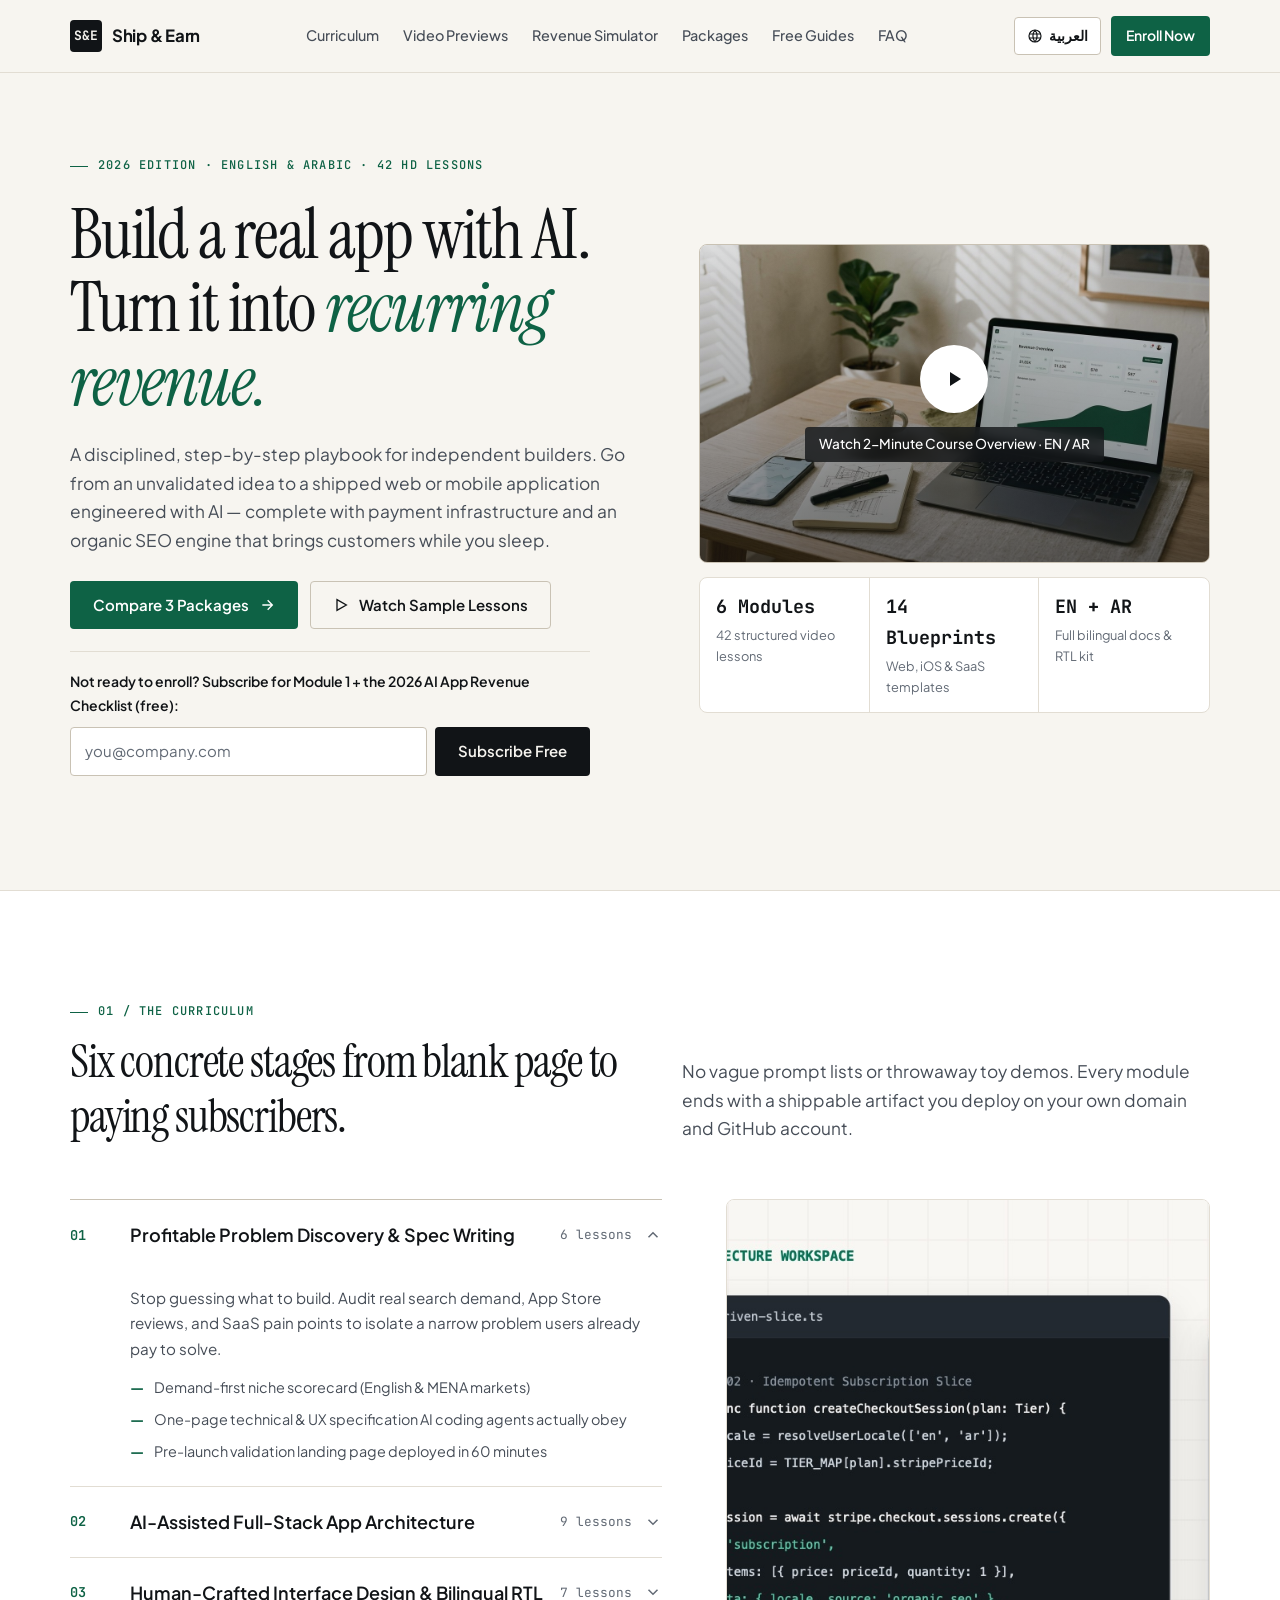
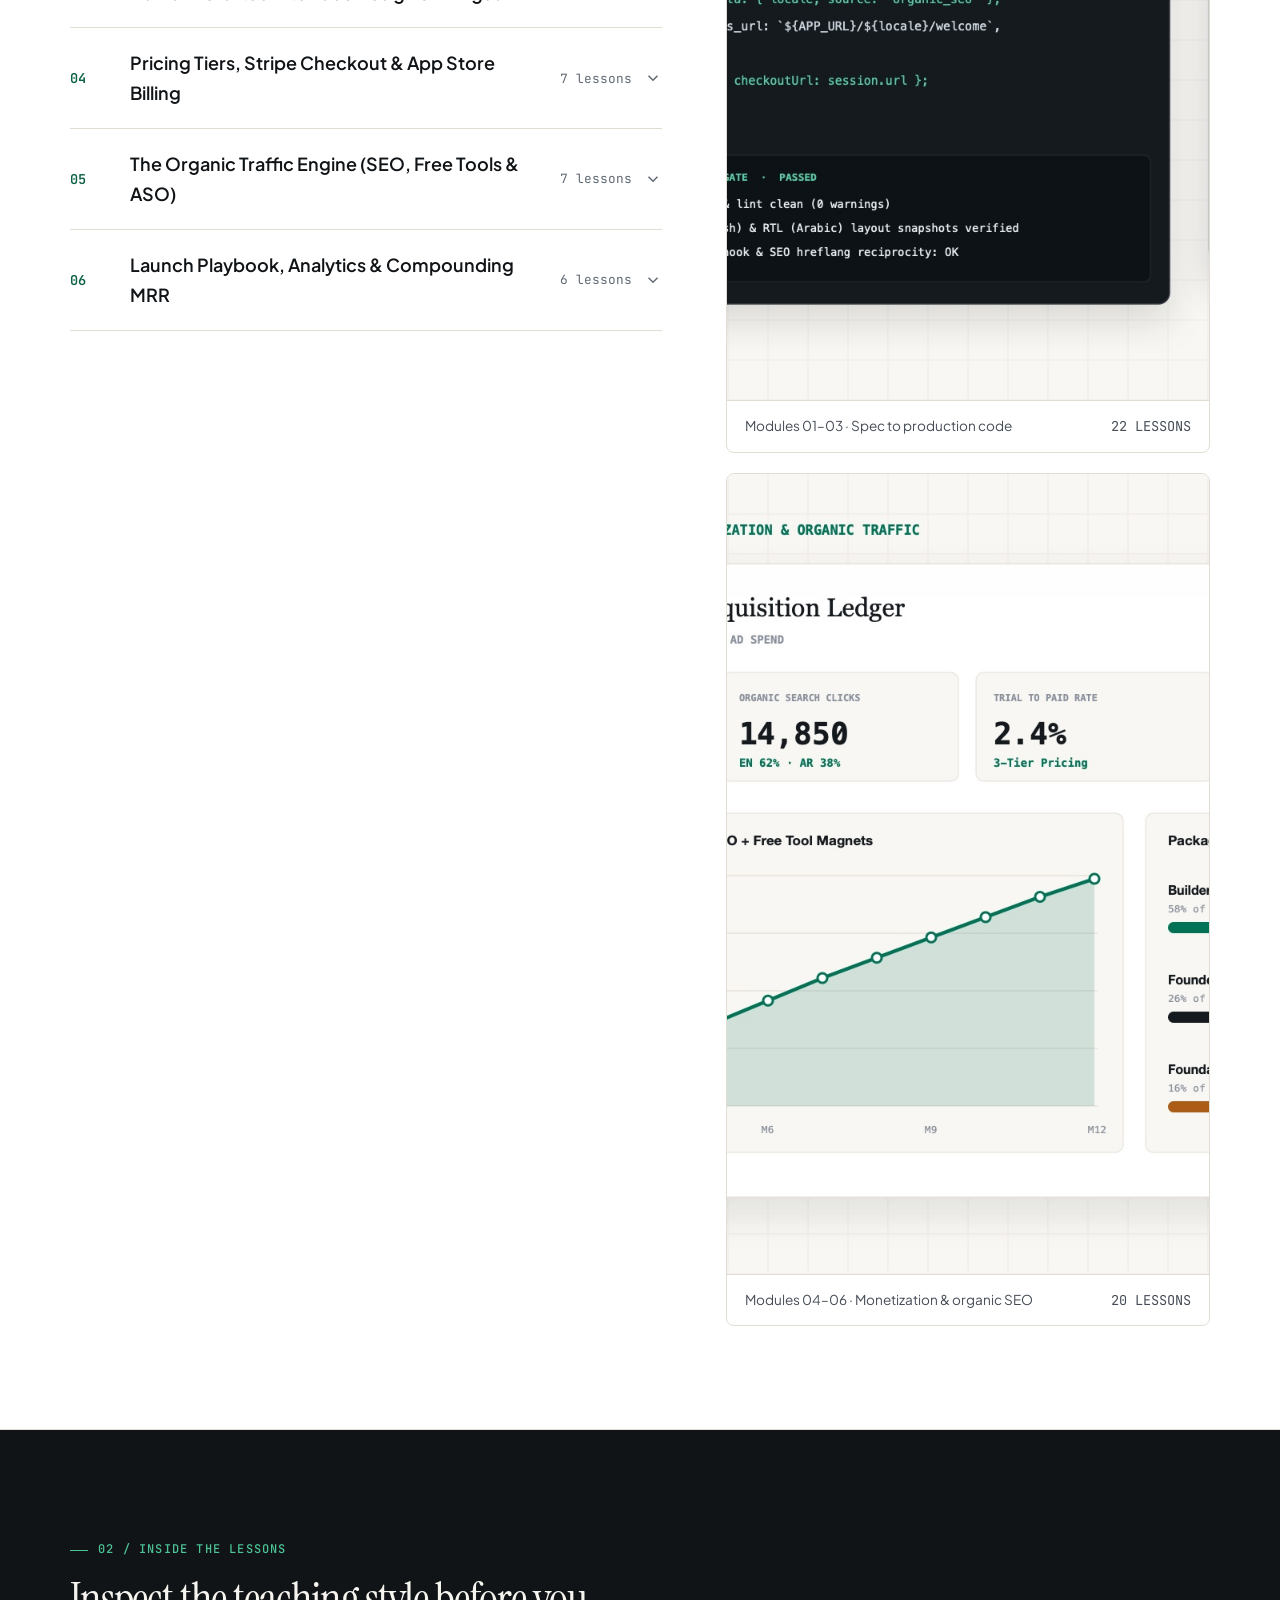
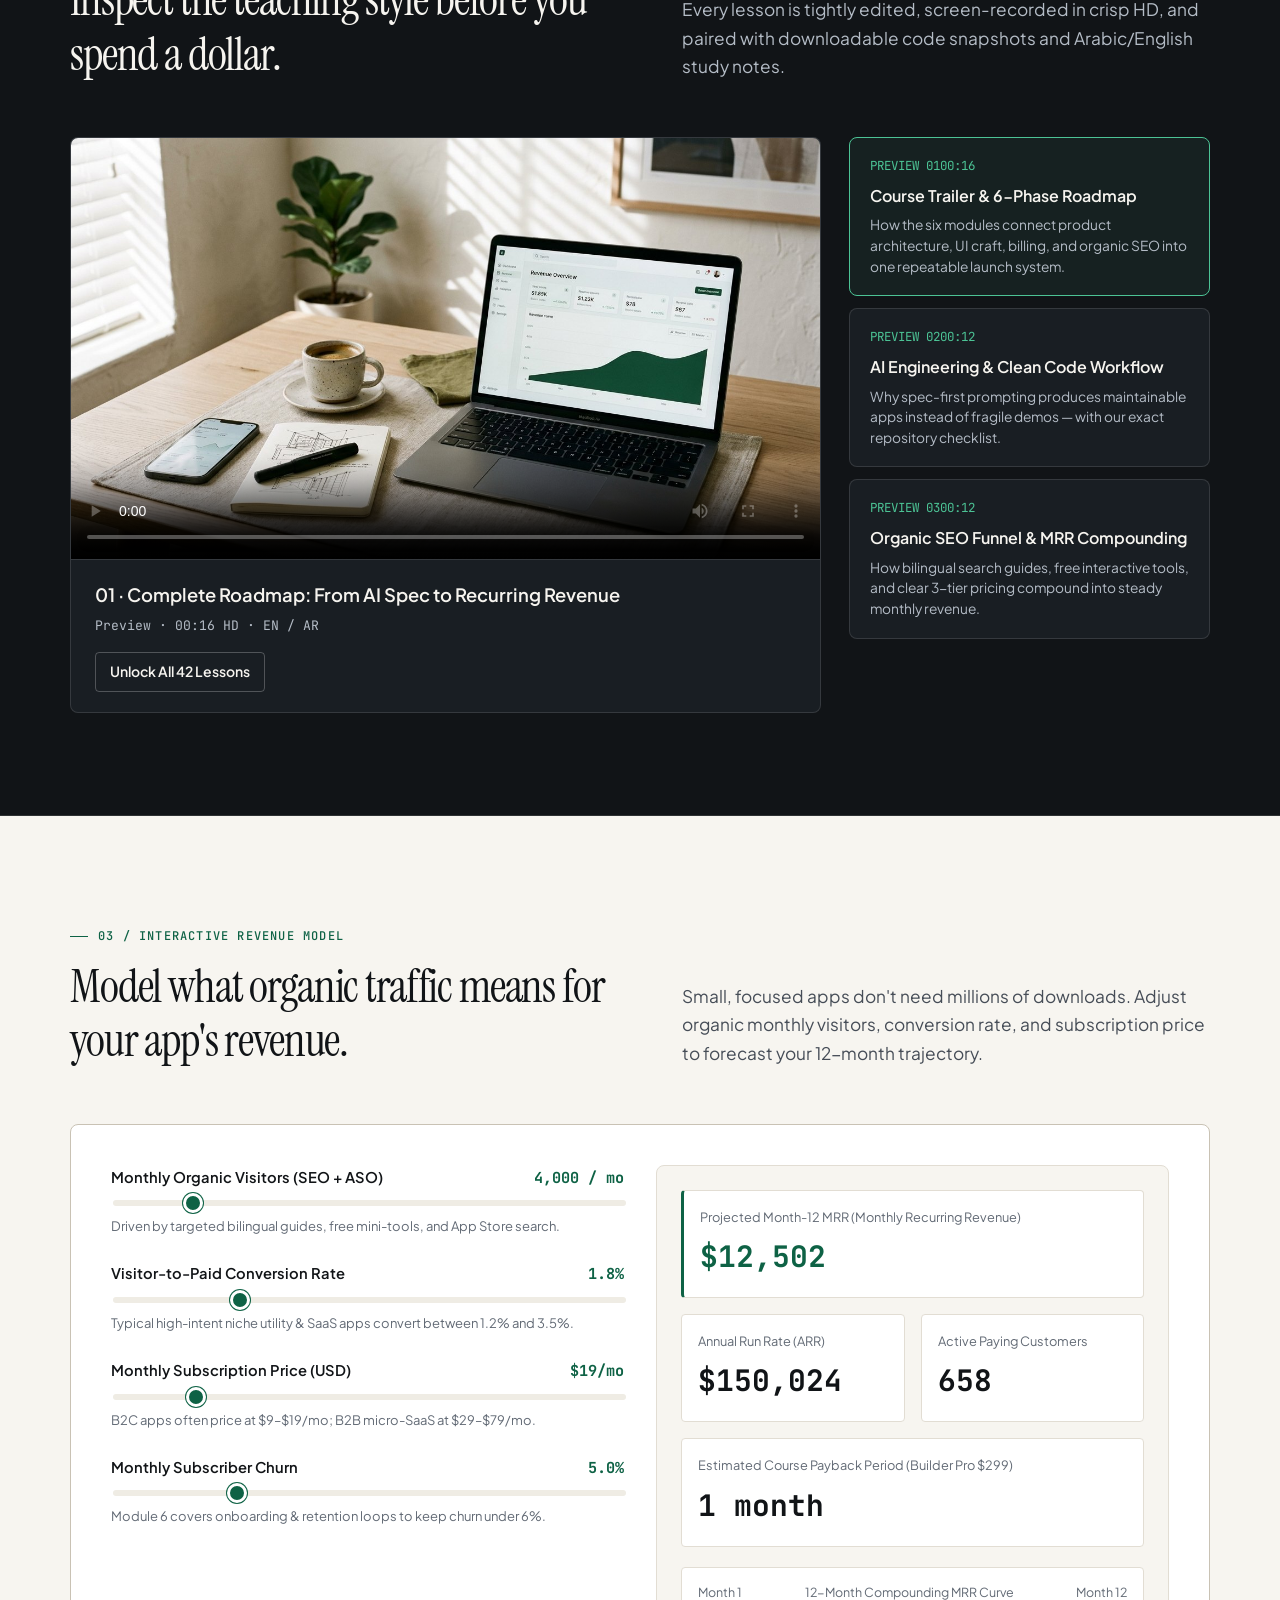
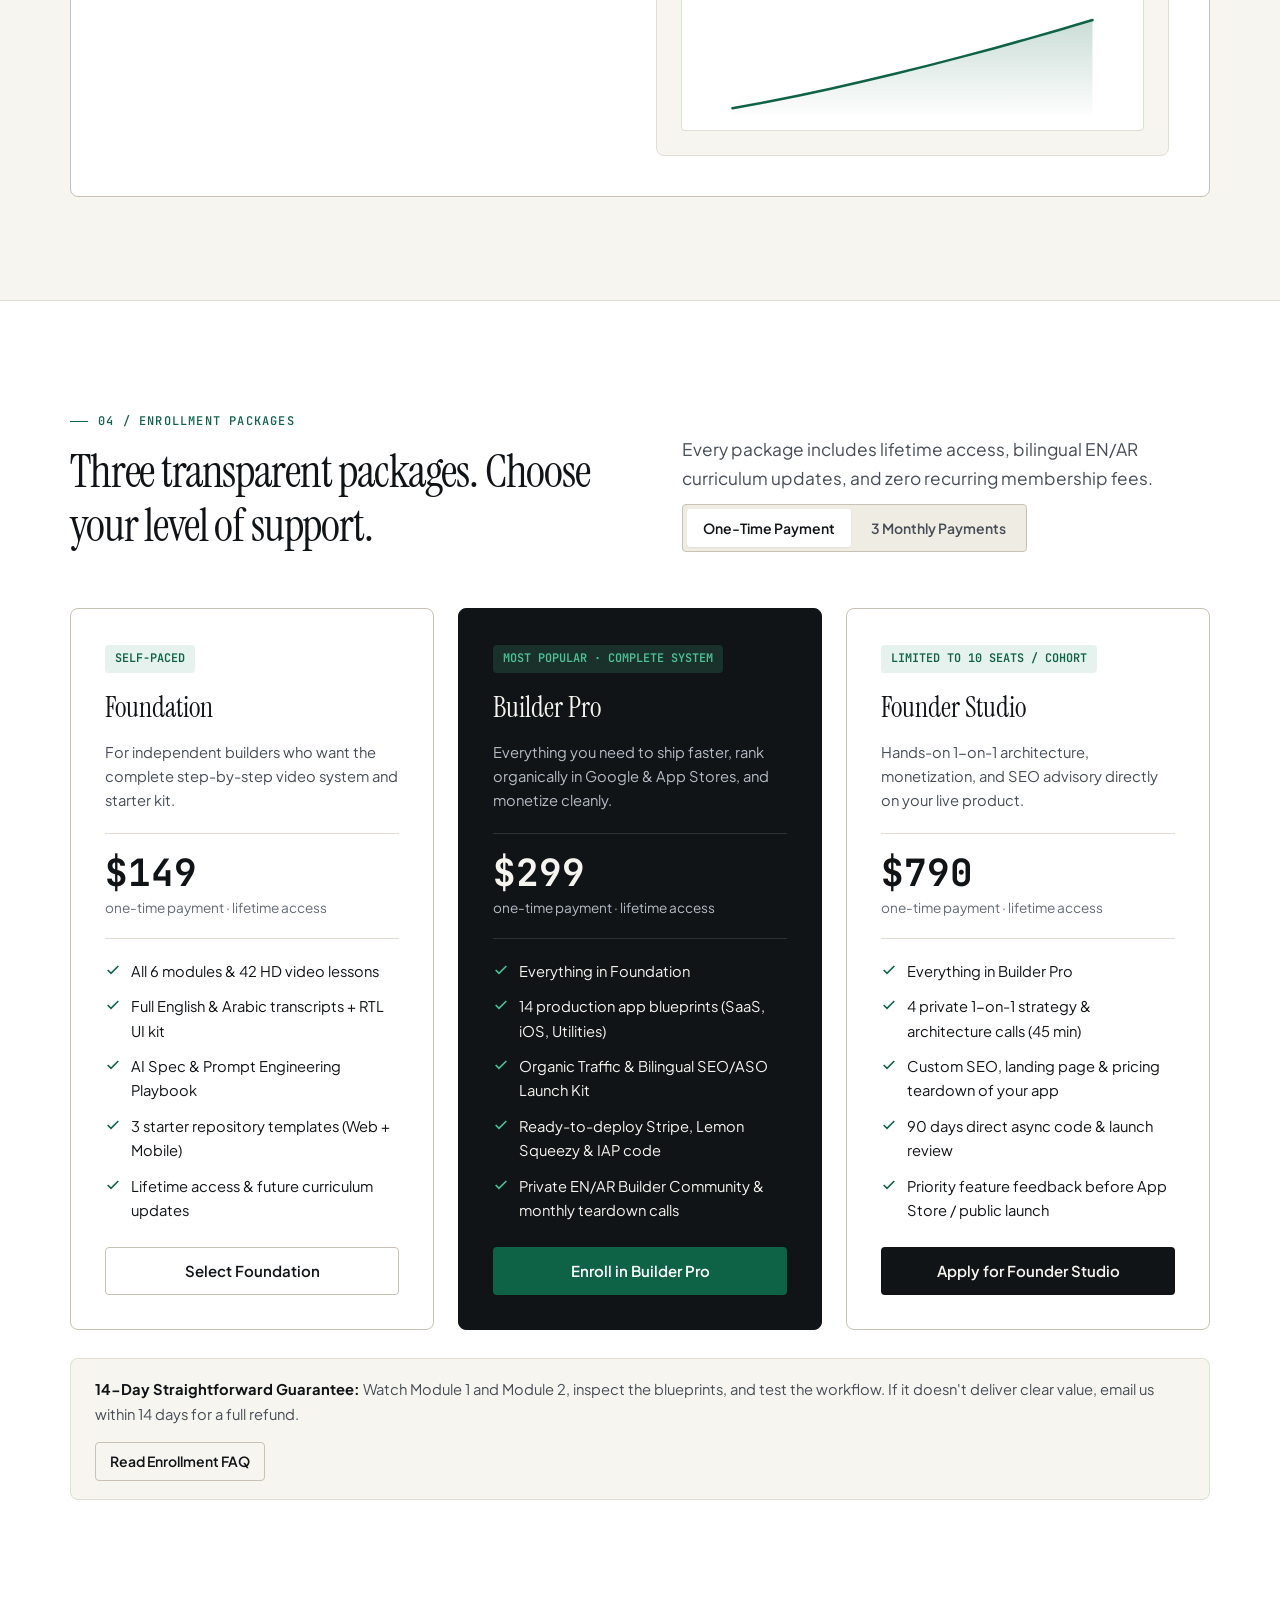
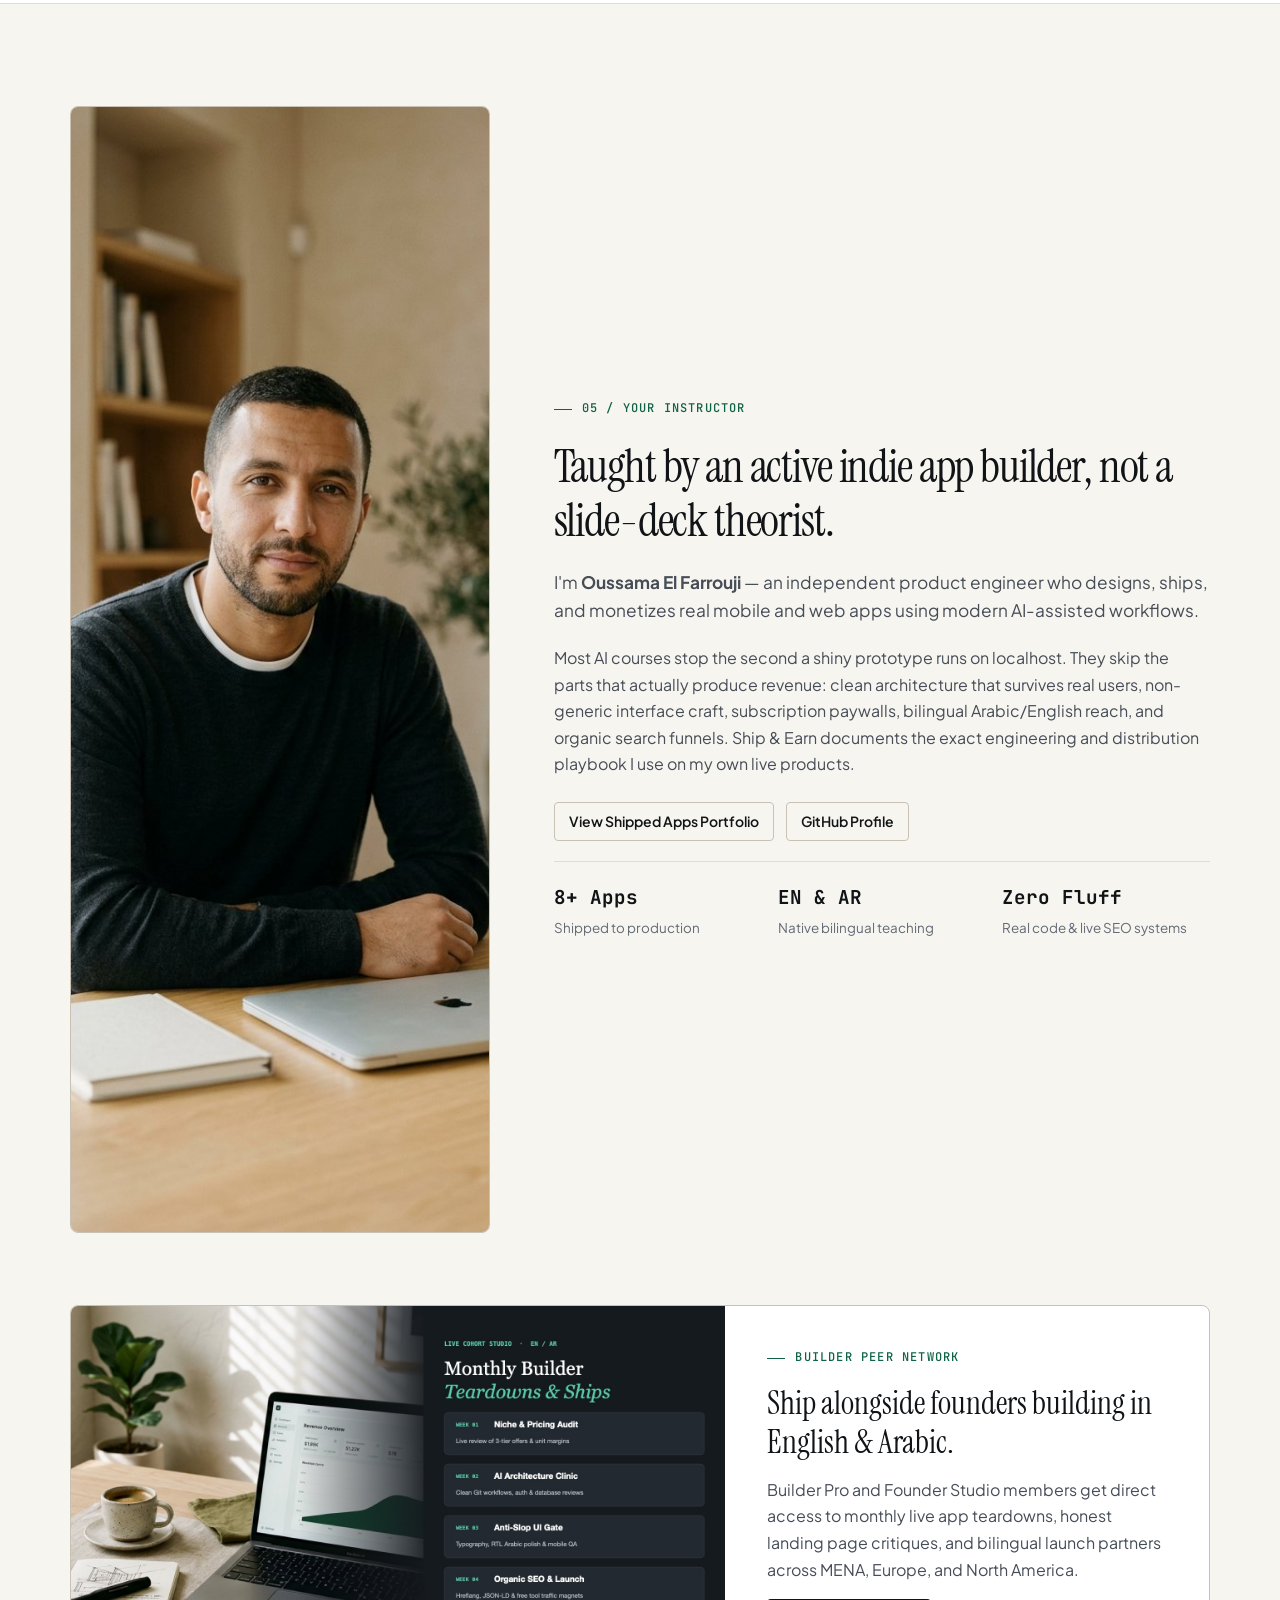
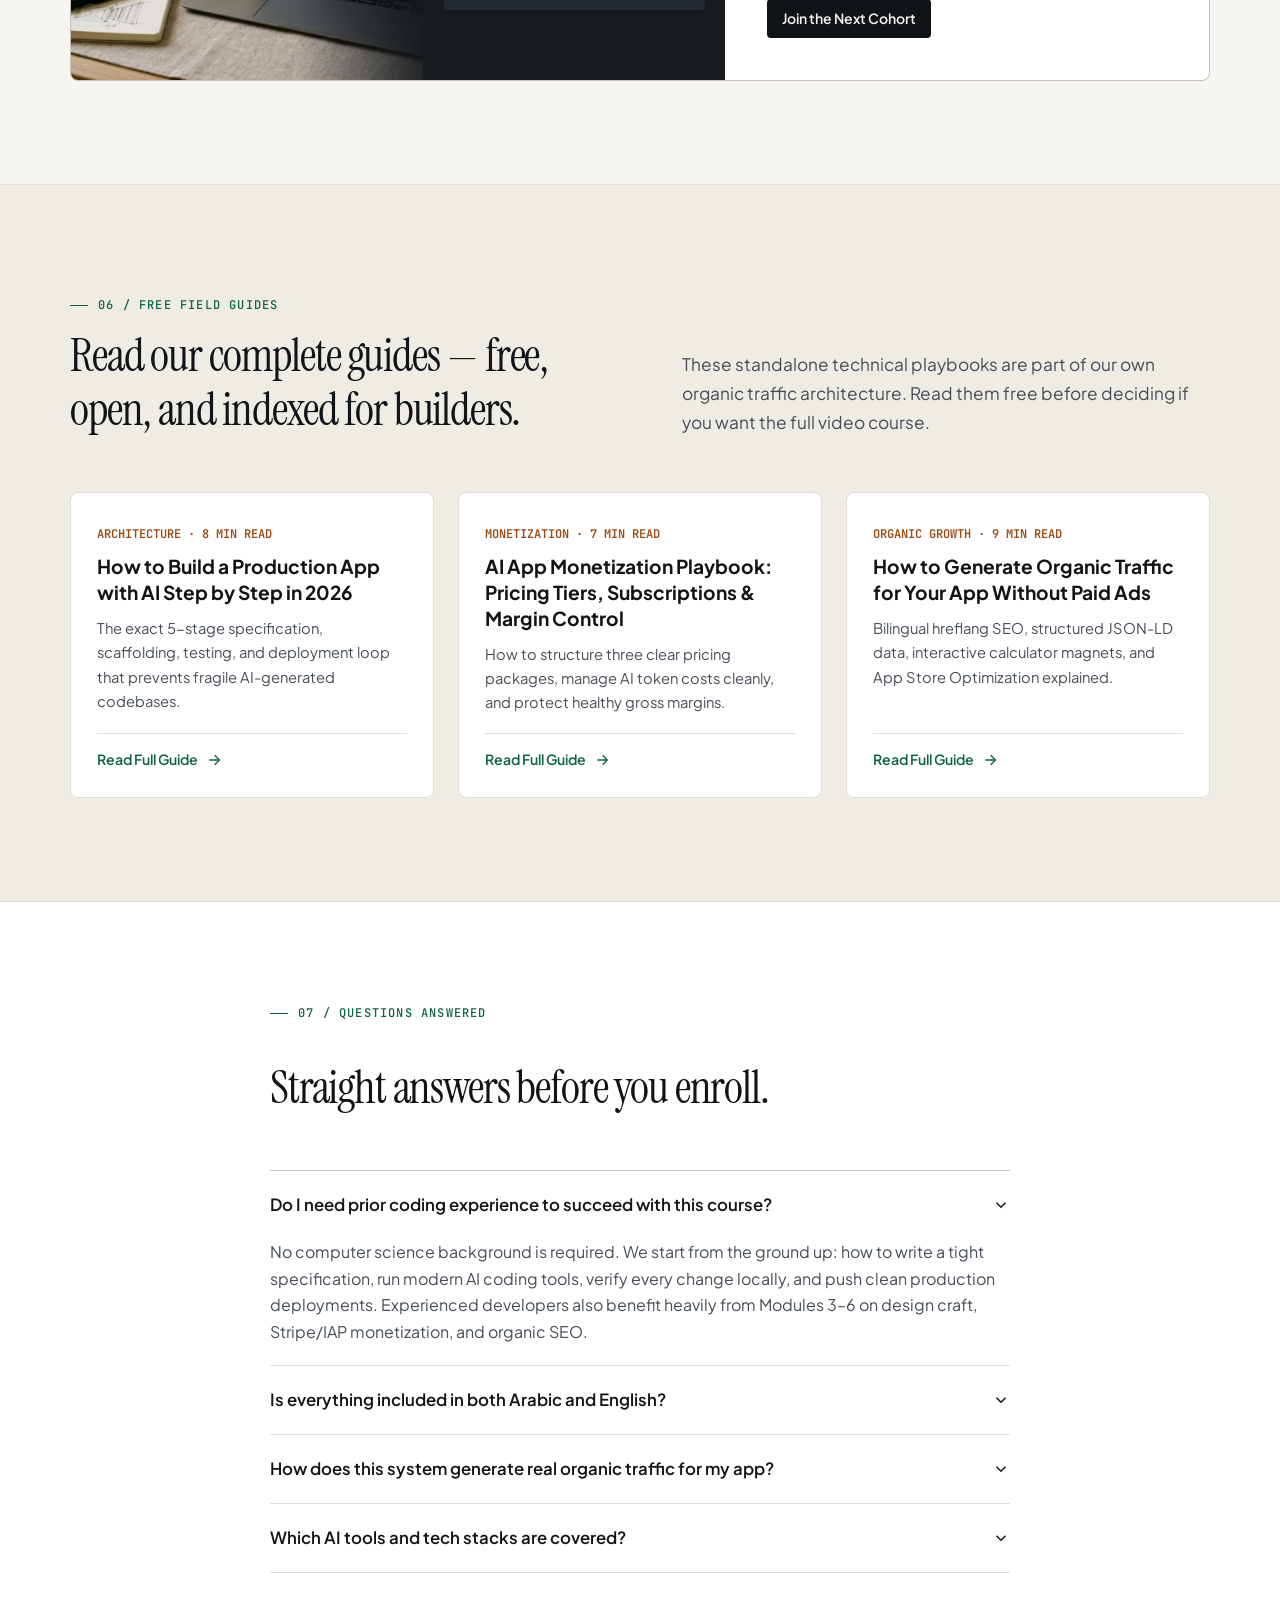
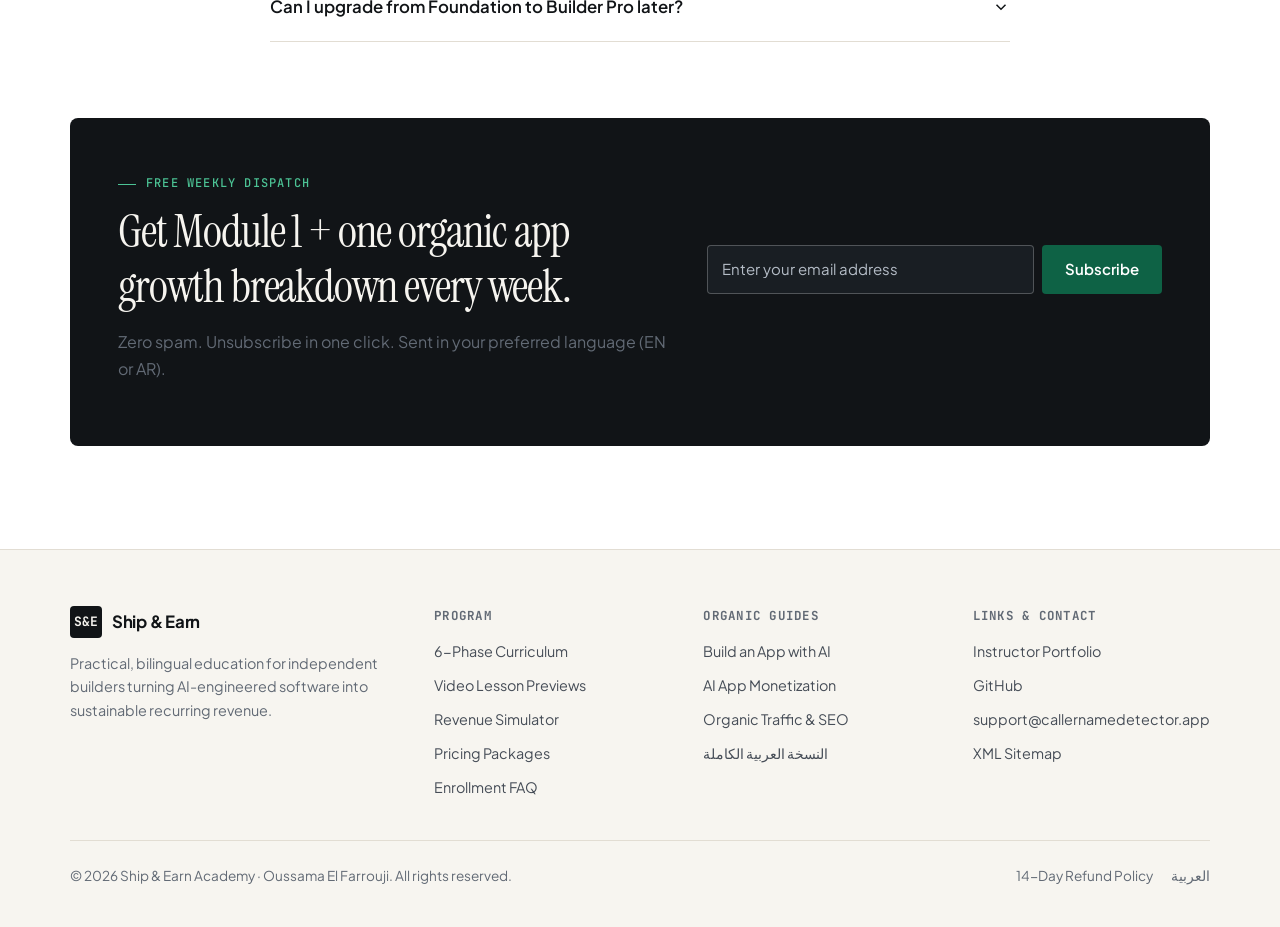
==== commit 41d9164c: "Sync exact video preview durations in UI and JSON-LD" ====
--- a/index.html
+++ b/index.html
@@ -99,7 +99,7 @@
         "description": "Walkthrough of the 6-module step-by-step system for building an app with AI, acquiring organic search traffic, and monetizing with recurring subscriptions.",
         "thumbnailUrl": "https://oussamaelfarrouji.github.io/ship-and-earn/assets/images/hero-studio.jpg",
         "uploadDate": "2026-11-19T00:00:00Z",
-        "duration": "PT18S",
+        "duration": "PT16S",
         "contentUrl": "https://oussamaelfarrouji.github.io/ship-and-earn/assets/videos/course-trailer.mp4"
       },
       {
@@ -445,7 +445,7 @@
             <div class="video-stage-meta">
               <div>
                 <div id="showcase-video-title" class="video-stage-title">01 · Complete Roadmap: From AI Spec to Recurring Revenue</div>
-                <div id="showcase-video-meta" class="muted mono-num" style="font-size: 0.82rem; margin-block-start: 4px;">Preview · 00:18 HD · EN / AR</div>
+                <div id="showcase-video-meta" class="muted mono-num" style="font-size: 0.82rem; margin-block-start: 4px;">Preview · 00:16 HD · EN / AR</div>
               </div>
               <a class="btn btn--outline-ink btn--sm" href="#packages">Unlock All 42 Lessons</a>
             </div>
@@ -456,8 +456,8 @@
               data-video-src="assets/videos/course-trailer.mp4"
               data-video-poster="assets/images/hero-studio.jpg"
               data-video-title="01 · Complete Roadmap: From AI Spec to Recurring Revenue"
-              data-video-duration="00:18 HD">
-              <span class="chapter-top"><span>PREVIEW 01</span><span>00:18</span></span>
+              data-video-duration="00:16 HD">
+              <span class="chapter-top"><span>PREVIEW 01</span><span>00:16</span></span>
               <span class="chapter-title">Course Trailer &amp; 6-Phase Roadmap</span>
               <span class="chapter-desc">How the six modules connect product architecture, UI craft, billing, and organic SEO into one repeatable launch system.</span>
             </button>
@@ -466,8 +466,8 @@
               data-video-src="assets/videos/lesson-ai-architecture.mp4"
               data-video-poster="assets/images/module-build.jpg"
               data-video-title="02 · Engineering Workflow: Prompting Production Architecture"
-              data-video-duration="00:15 HD">
-              <span class="chapter-top"><span>PREVIEW 02</span><span>00:15</span></span>
+              data-video-duration="00:12 HD">
+              <span class="chapter-top"><span>PREVIEW 02</span><span>00:12</span></span>
               <span class="chapter-title">AI Engineering &amp; Clean Code Workflow</span>
               <span class="chapter-desc">Why spec-first prompting produces maintainable apps instead of fragile demos — with our exact repository checklist.</span>
             </button>
@@ -476,8 +476,8 @@
               data-video-src="assets/videos/lesson-revenue-seo.mp4"
               data-video-poster="assets/images/module-revenue.jpg"
               data-video-title="03 · Organic Traffic &amp; Subscription Revenue Mechanics"
-              data-video-duration="00:15 HD">
-              <span class="chapter-top"><span>PREVIEW 03</span><span>00:15</span></span>
+              data-video-duration="00:12 HD">
+              <span class="chapter-top"><span>PREVIEW 03</span><span>00:12</span></span>
               <span class="chapter-title">Organic SEO Funnel &amp; MRR Compounding</span>
               <span class="chapter-desc">How bilingual search guides, free interactive tools, and clear 3-tier pricing compound into steady monthly revenue.</span>
             </button>
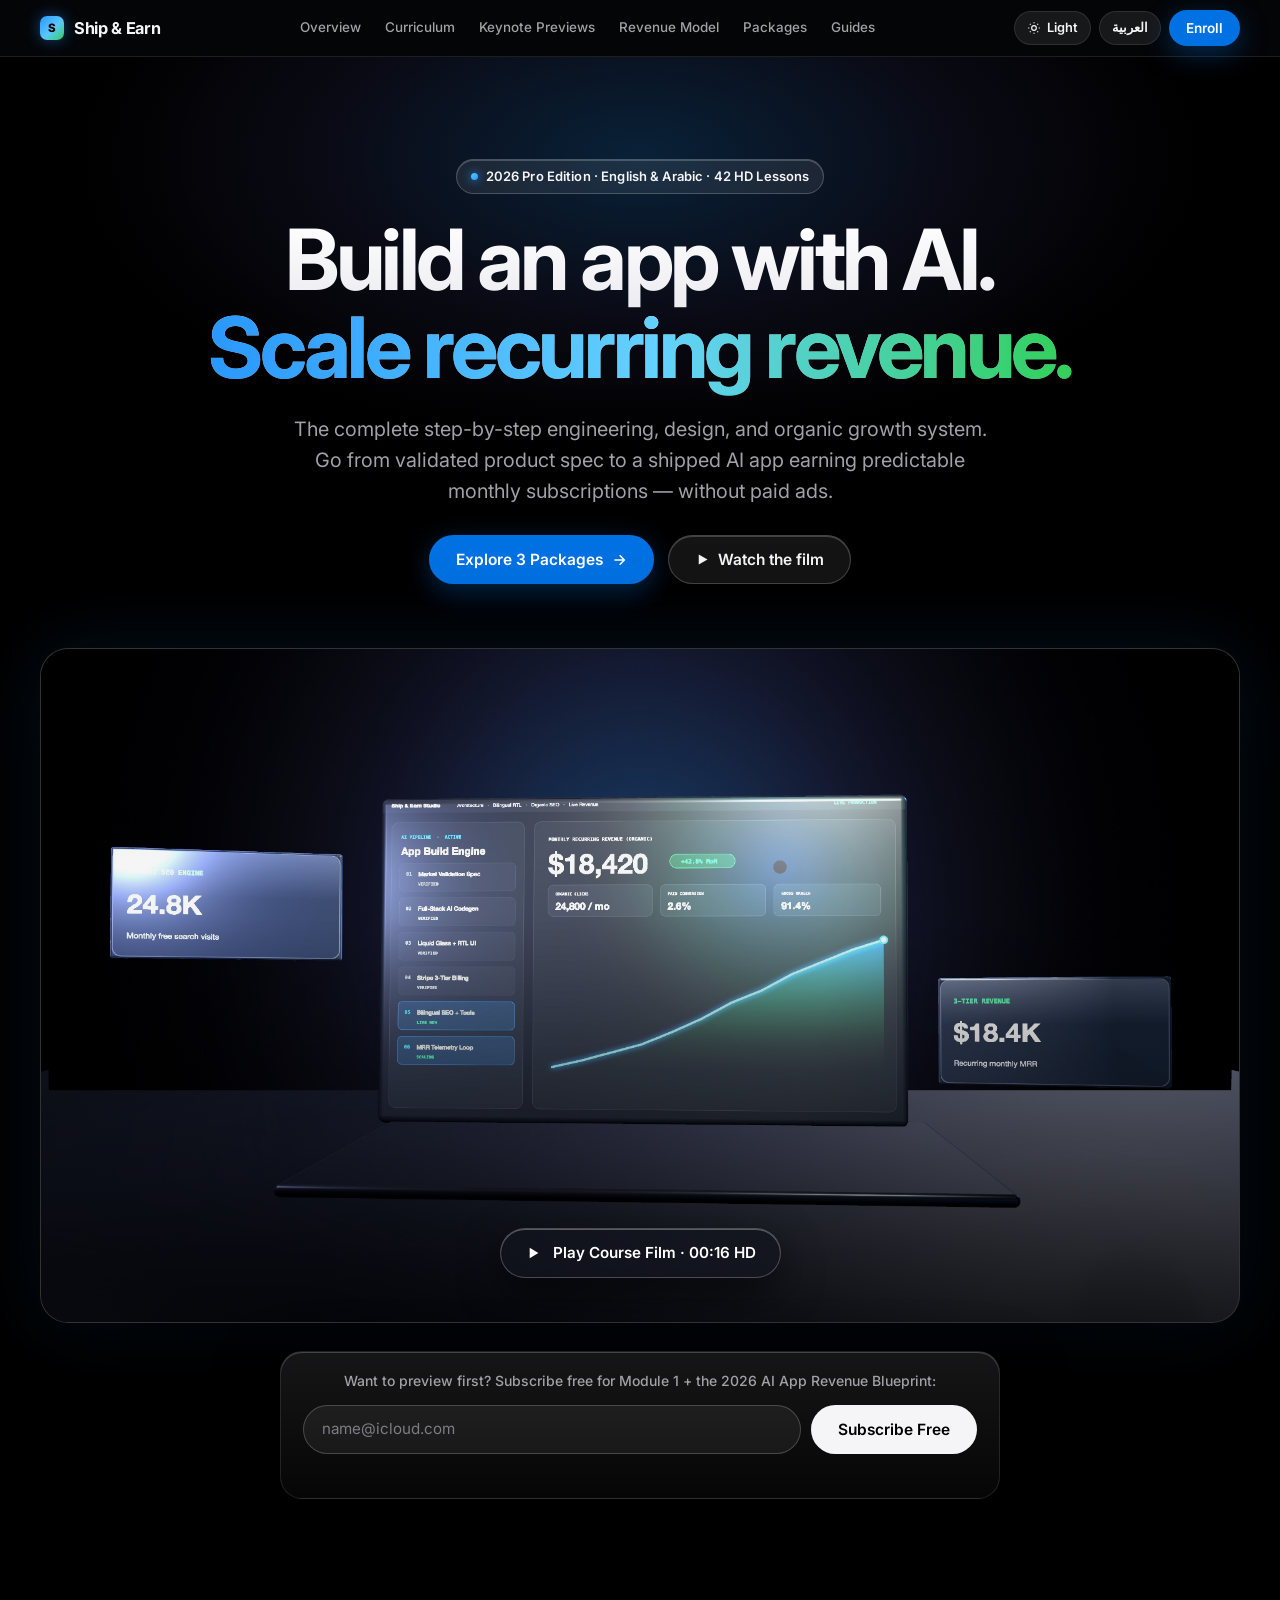
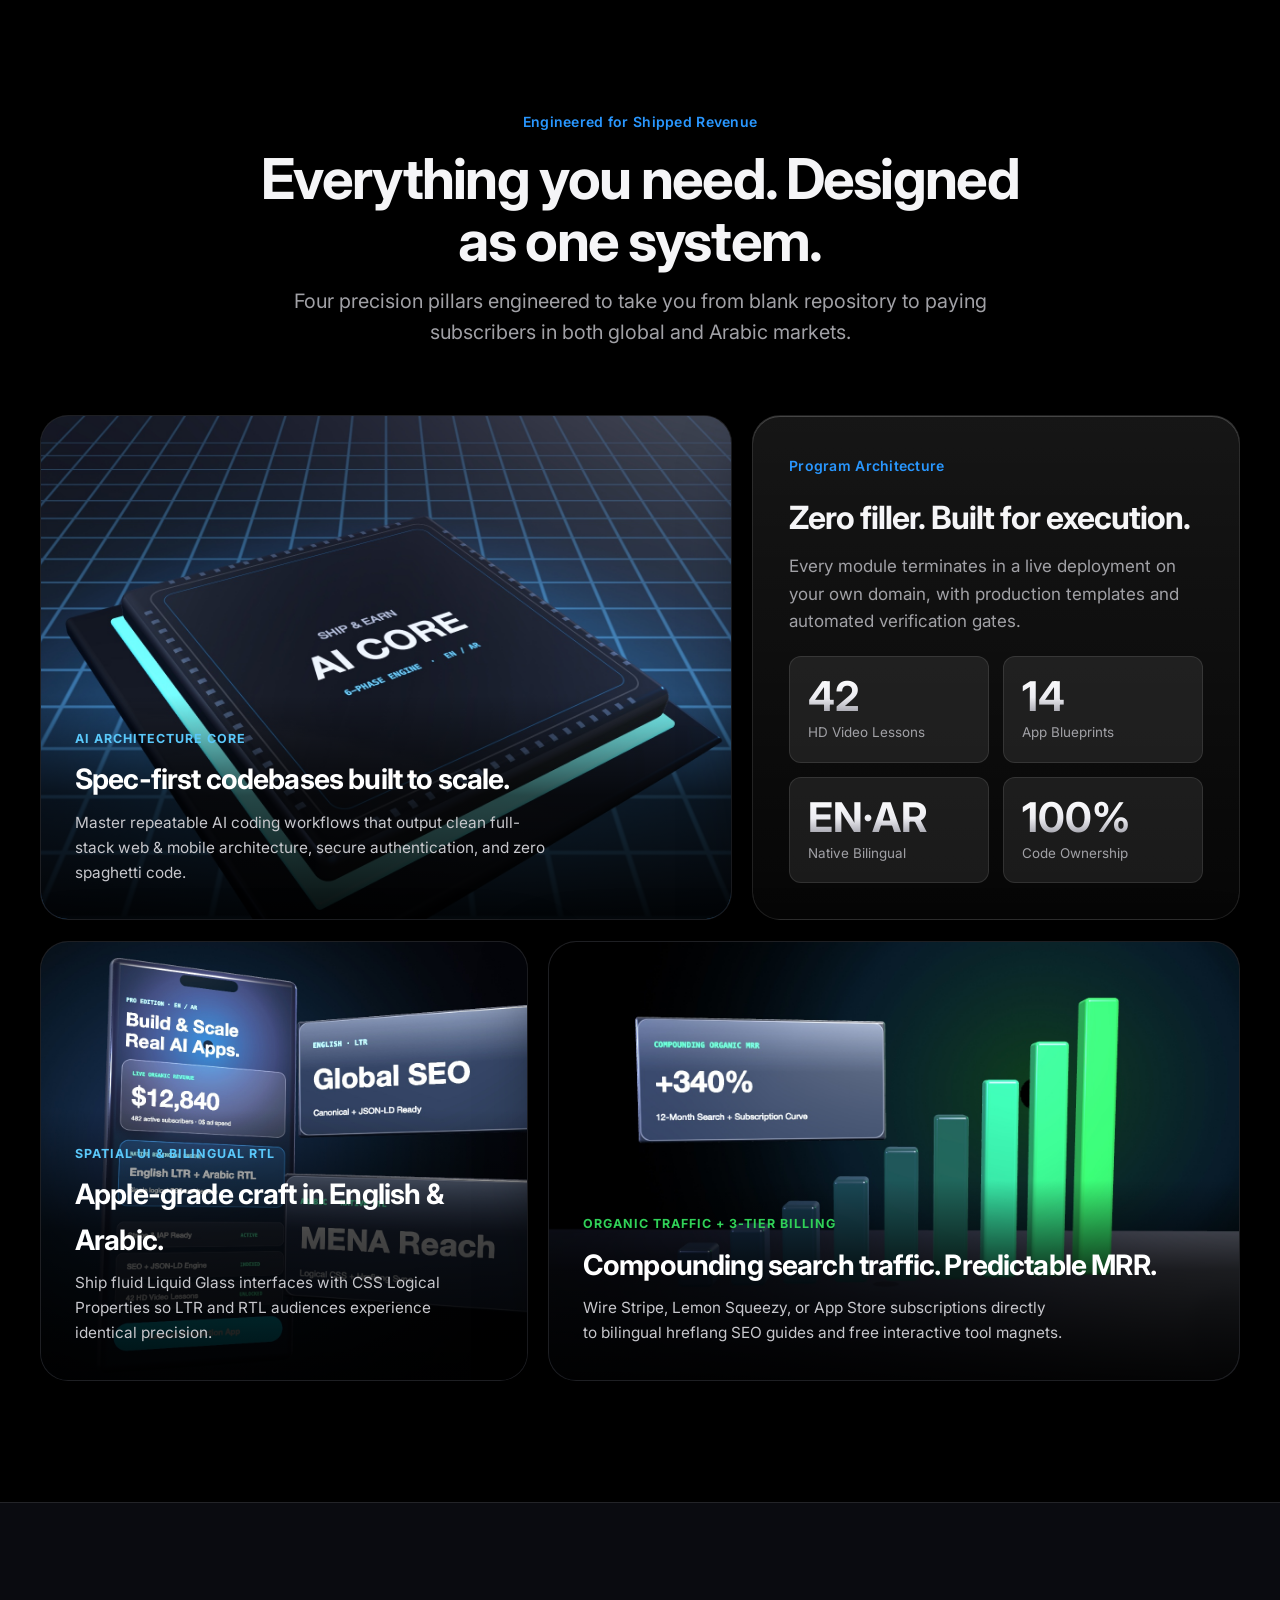
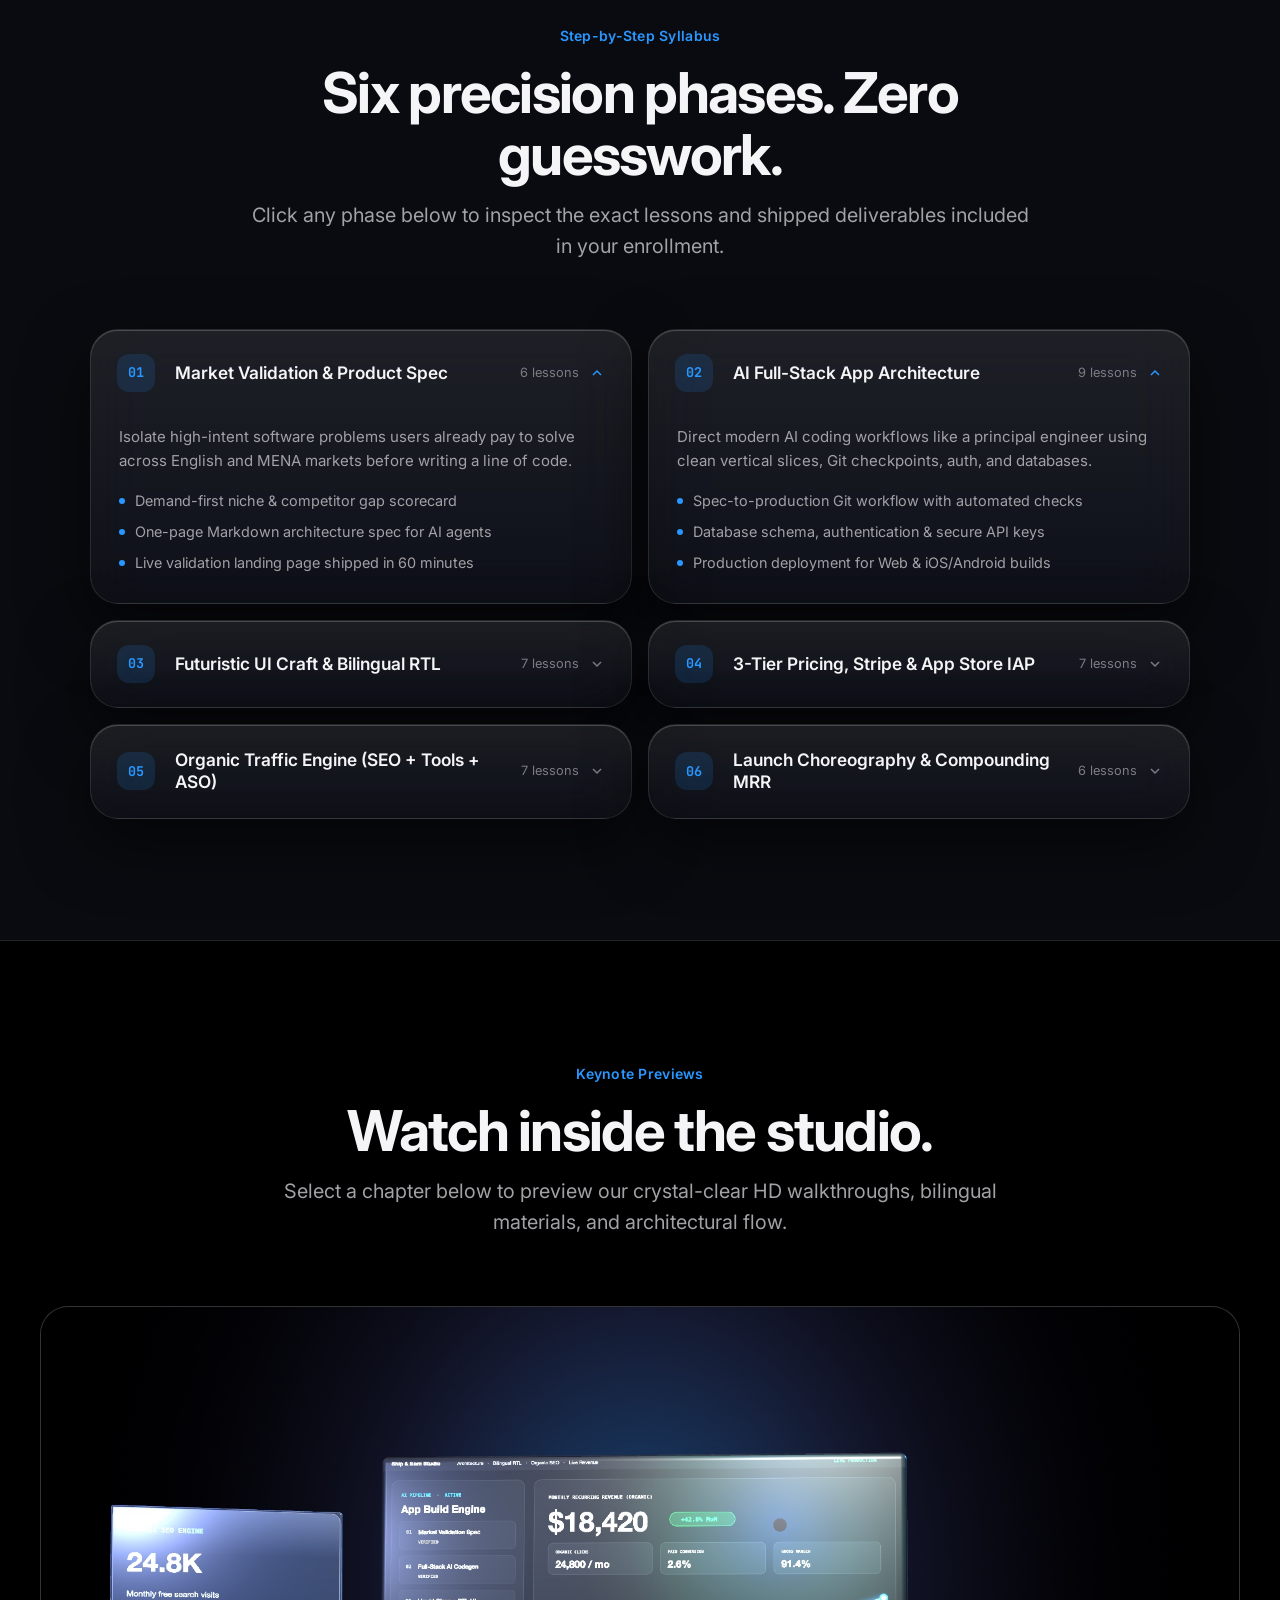
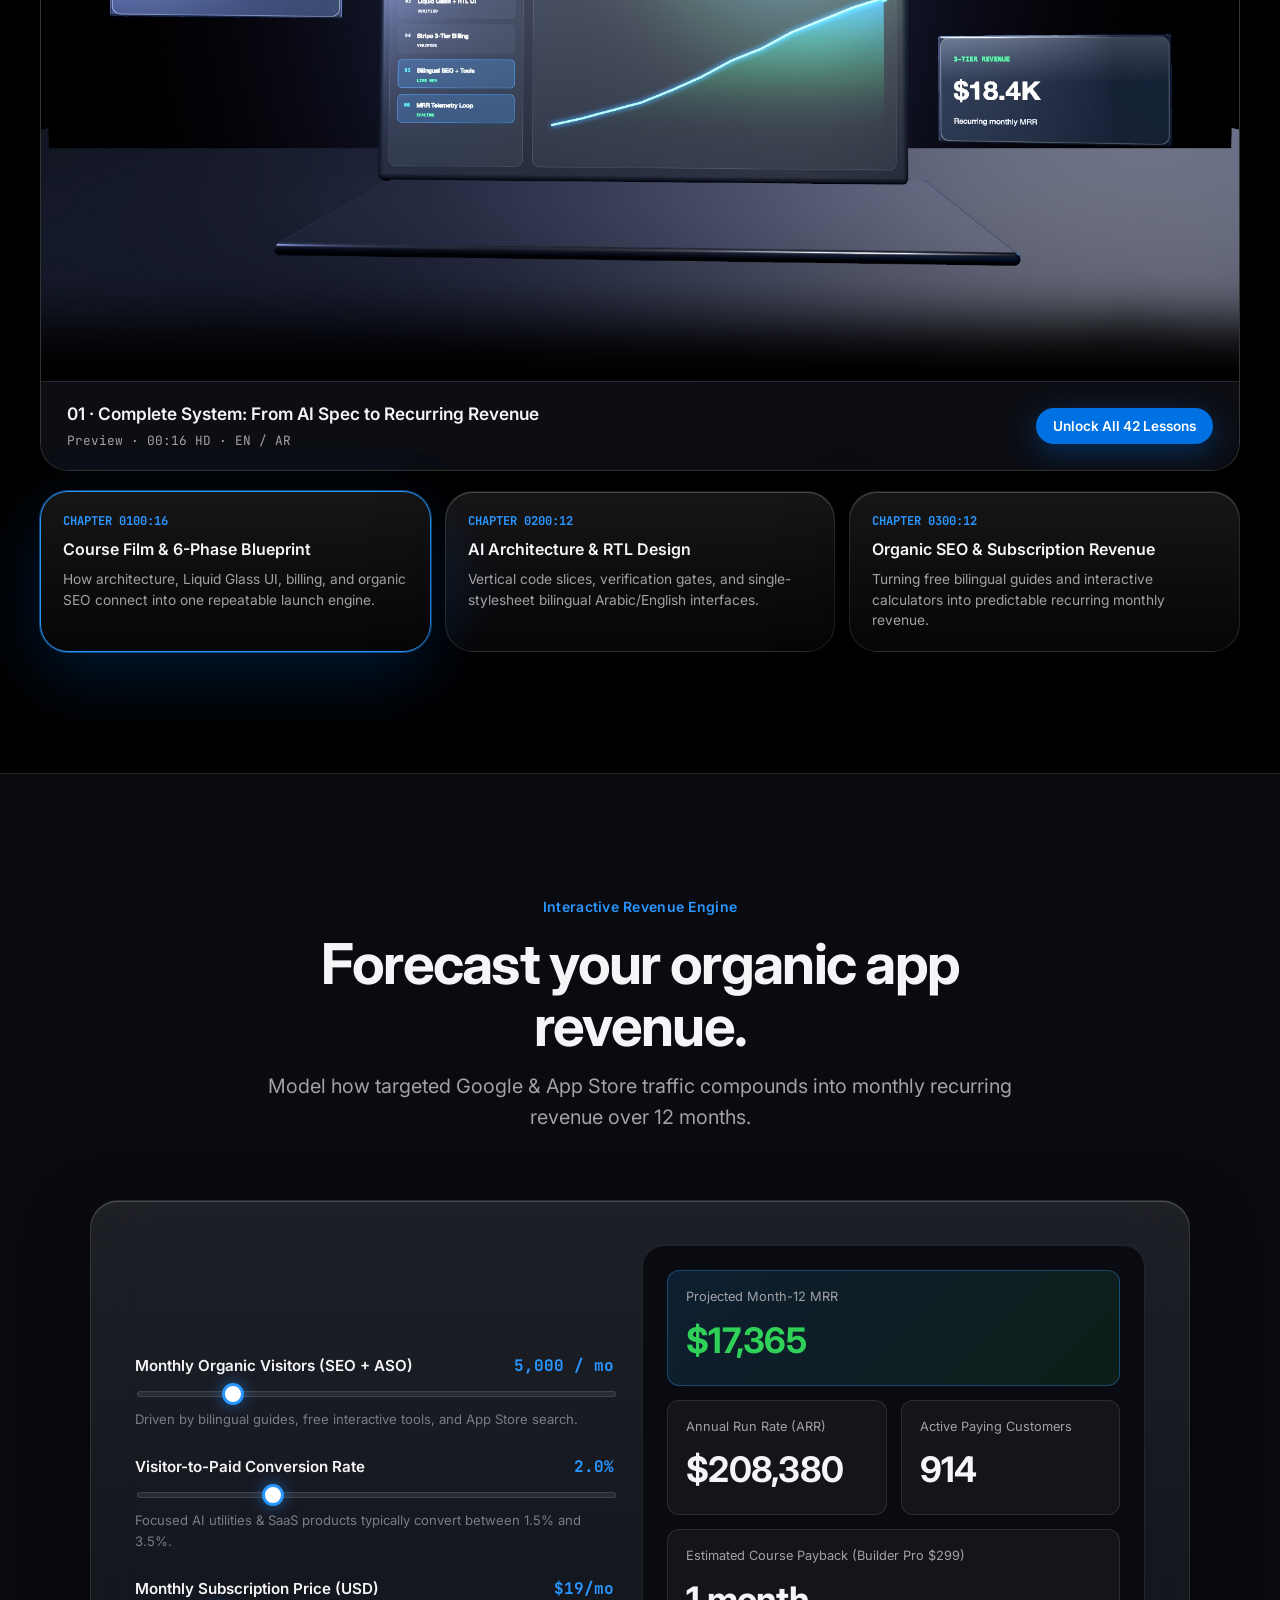
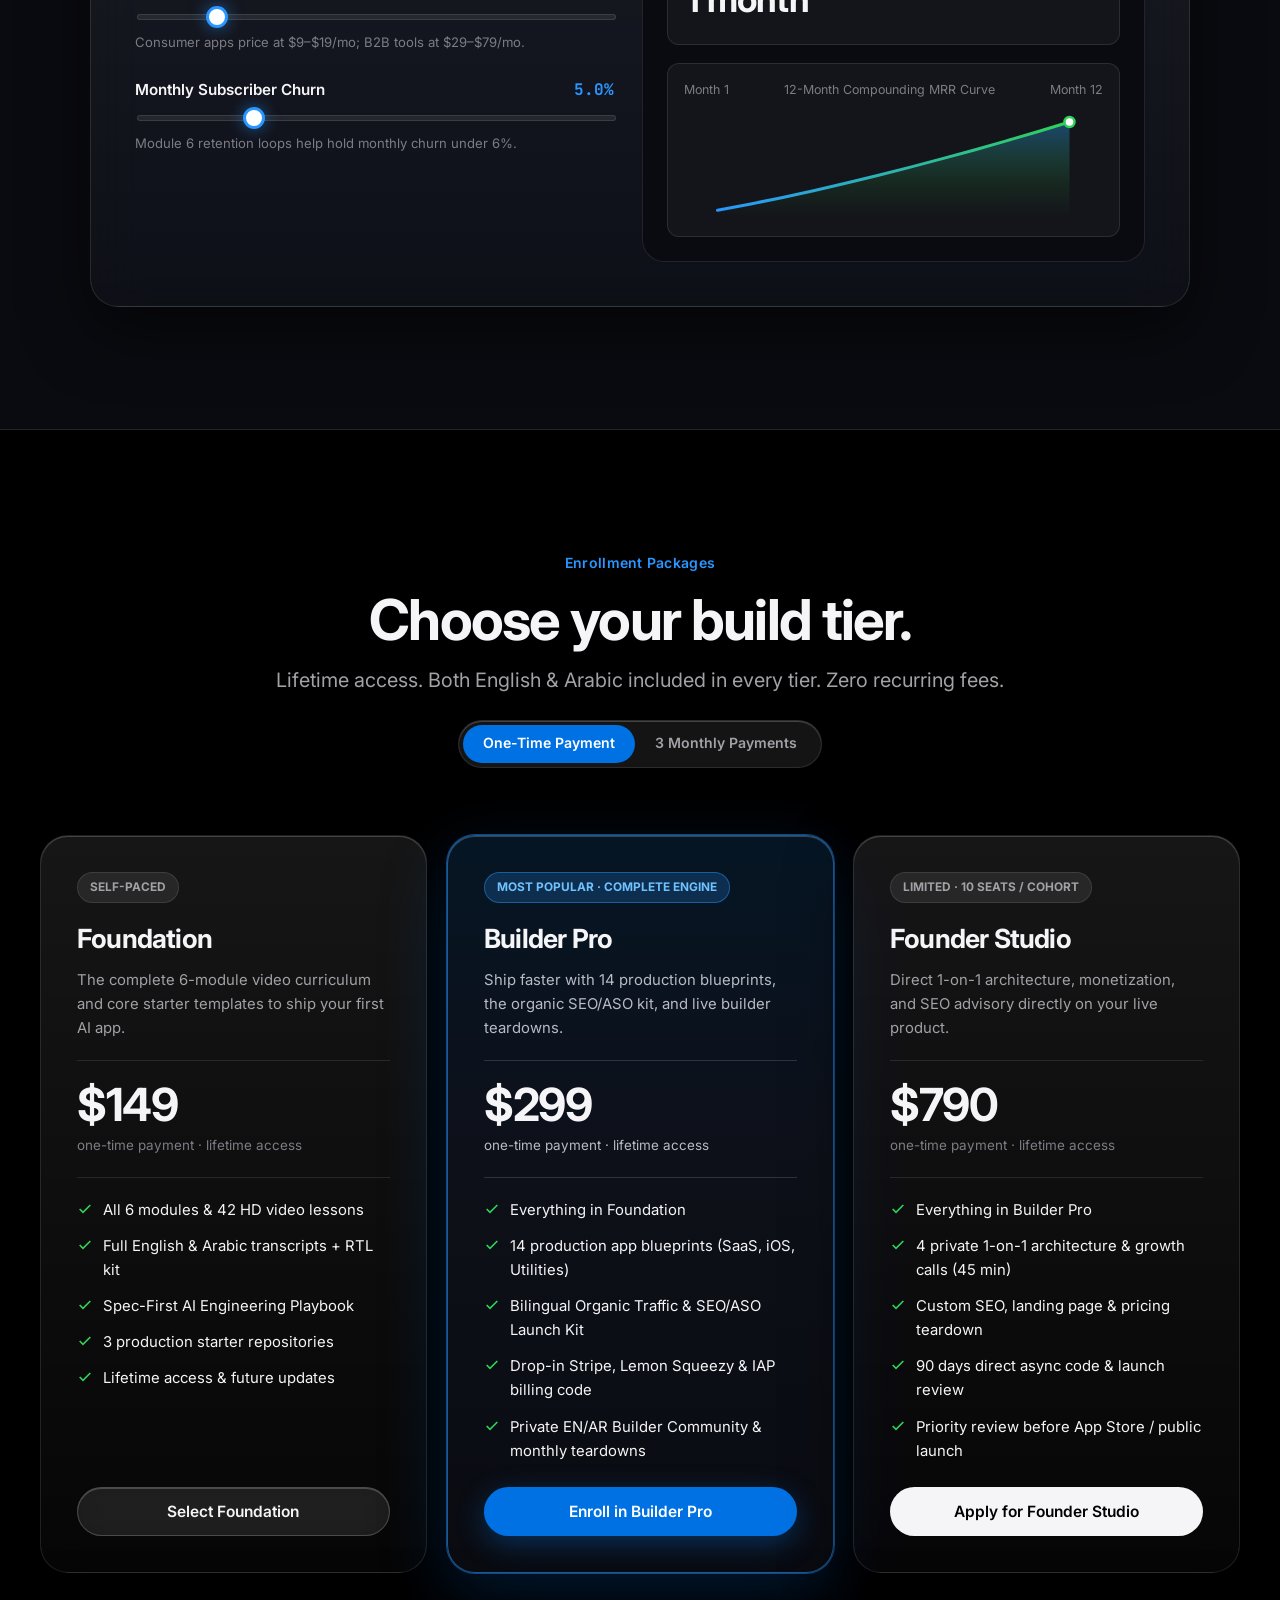
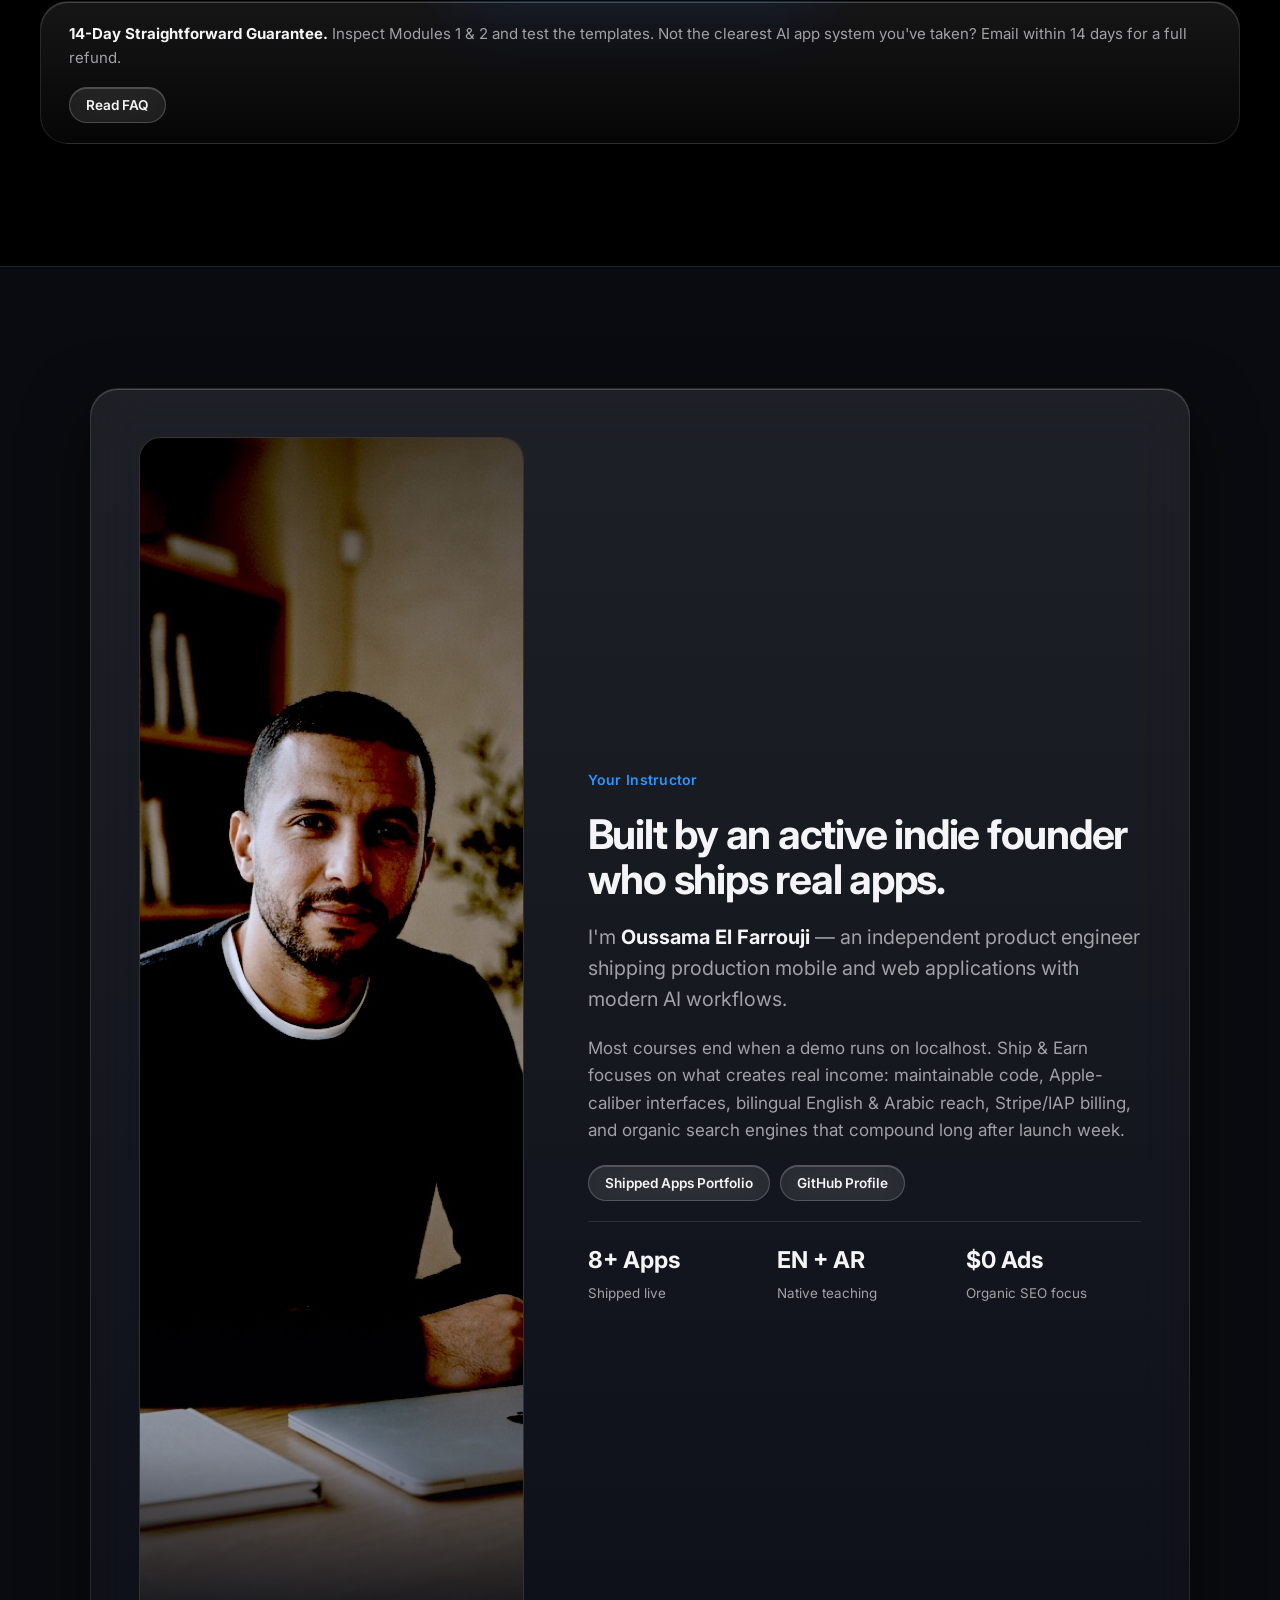
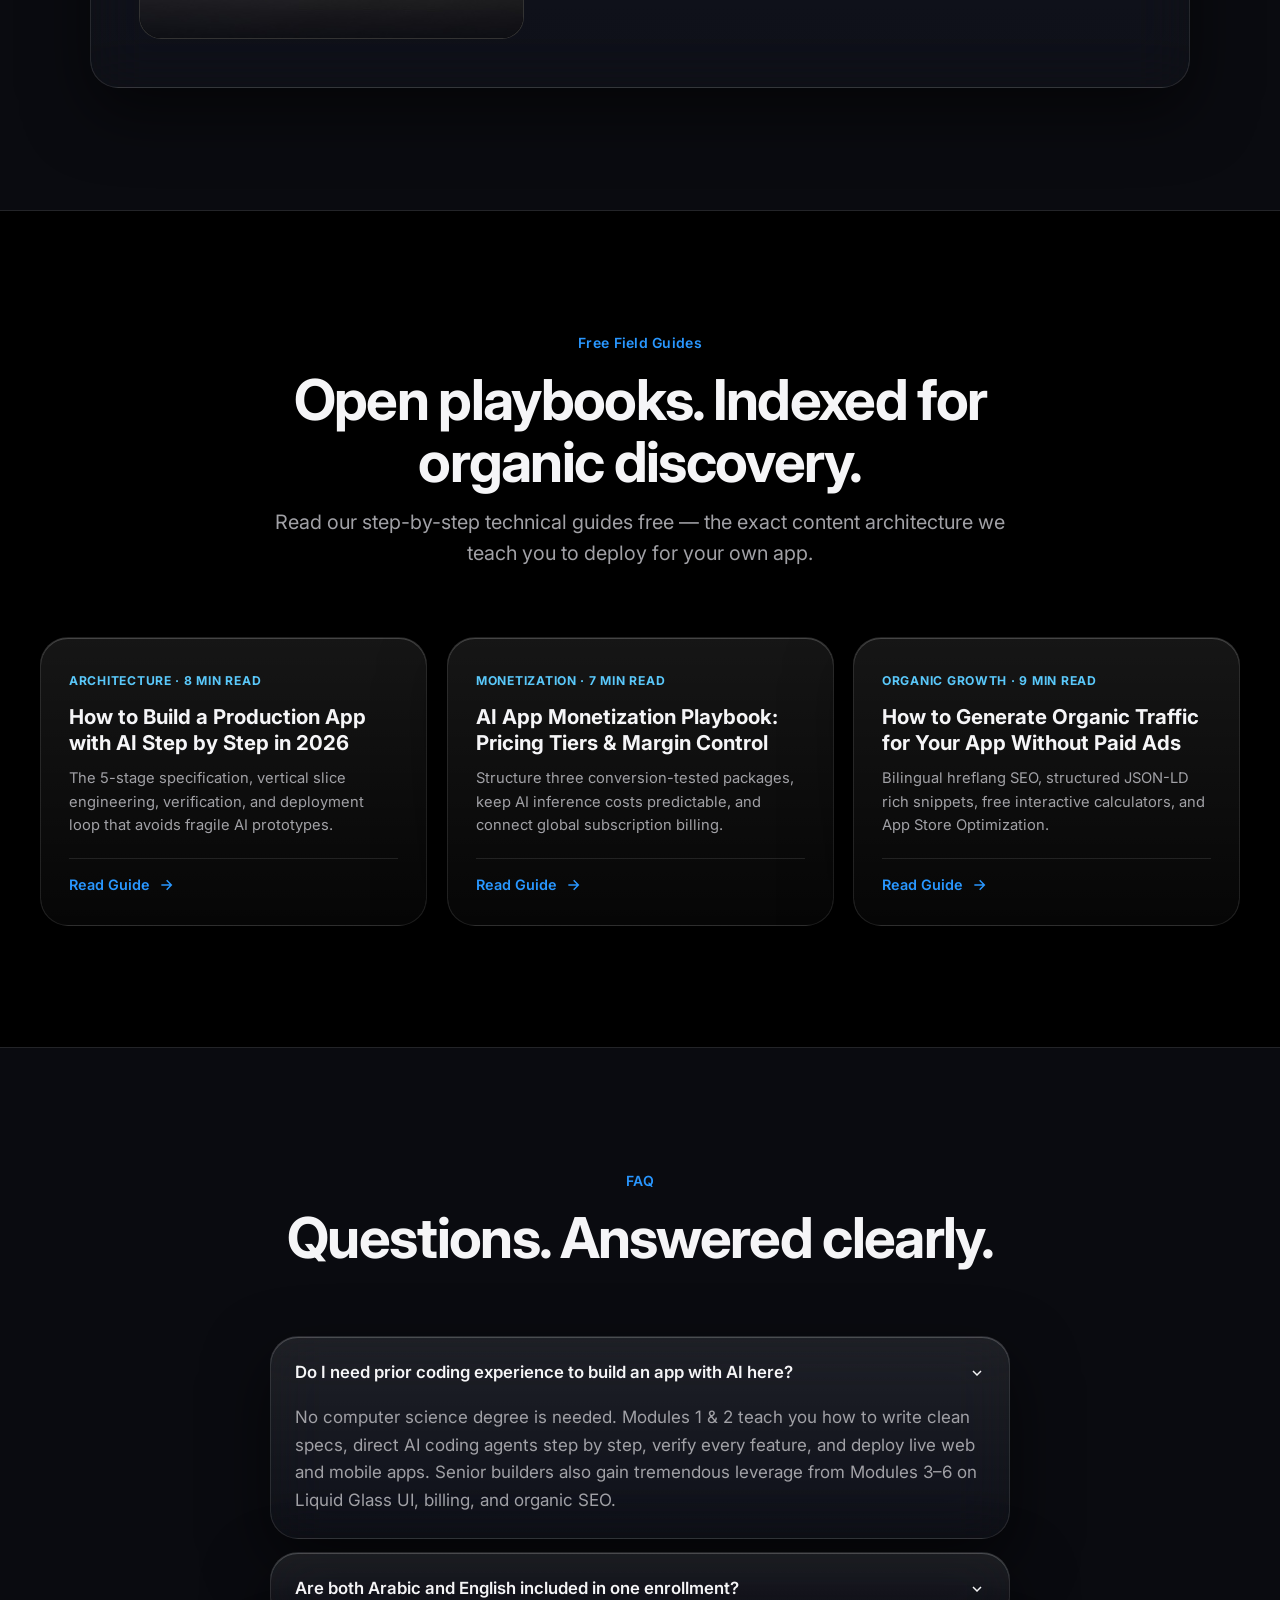
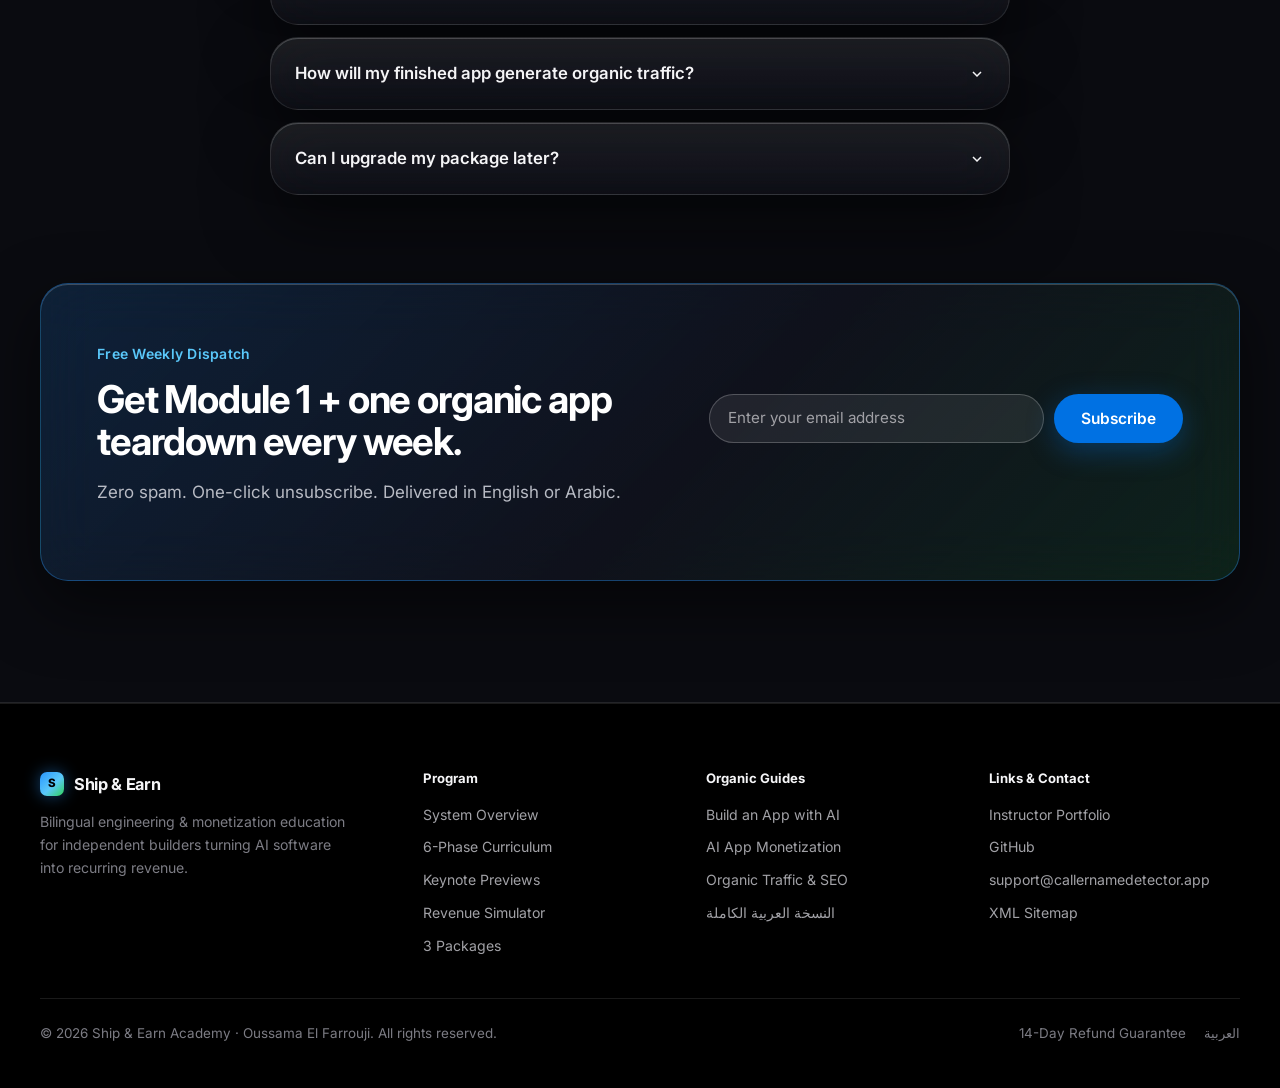
==== commit 84c7b9c7: "Redesign into Apple Futuristic visionOS Liquid Glass system with 3D Metal renders" ====
--- a/index.html
+++ b/index.html
@@ -3,12 +3,12 @@
 <head>
   <meta charset="UTF-8">
   <meta name="viewport" content="width=device-width, initial-scale=1.0">
-  <title>Ship &amp; Earn — Build an App with AI &amp; Generate Recurring Revenue Step by Step</title>
-  <meta name="description" content="A step-by-step bilingual (English &amp; Arabic) course teaching you how to architect, build, and launch a real software app with AI — and grow predictable recurring revenue through organic SEO traffic.">
-  <meta name="keywords" content="build an app with AI, AI app course, make money with AI apps, monetize AI apps, organic traffic for apps, SaaS course, bilingual Arabic English tech course">
+  <title>Ship &amp; Earn — Build an App with AI &amp; Scale Recurring Revenue</title>
+  <meta name="description" content="A bilingual (English &amp; Arabic) step-by-step course teaching you how to engineer, design, launch, and monetize a real software app with AI — powered by a built-in organic SEO traffic engine.">
+  <meta name="keywords" content="build an app with AI, AI app course, make revenue with AI apps, monetize AI apps, organic SEO traffic for apps, SaaS course, Arabic English tech course">
   <meta name="author" content="Oussama El Farrouji">
   <meta name="robots" content="index, follow, max-image-preview:large">
-  <meta name="theme-color" content="#F7F5F0">
+  <meta name="theme-color" content="#000000">
 
   <link rel="canonical" href="https://oussamaelfarrouji.github.io/ship-and-earn/">
   <link rel="alternate" hreflang="en" href="https://oussamaelfarrouji.github.io/ship-and-earn/">
@@ -19,24 +19,24 @@
   <!-- Open Graph & Social Cards -->
   <meta property="og:type" content="website">
   <meta property="og:site_name" content="Ship &amp; Earn Academy">
-  <meta property="og:title" content="Ship &amp; Earn — Build an App with AI &amp; Generate Recurring Revenue">
-  <meta property="og:description" content="6 structured modules, 42 video lessons, 14 production blueprints, and a proven organic traffic engine. Available in English and Arabic.">
+  <meta property="og:title" content="Ship &amp; Earn — Build an App with AI &amp; Scale Recurring Revenue">
+  <meta property="og:description" content="6 phases, 42 HD video lessons, 14 production app blueprints, and a bilingual EN/AR organic traffic engine.">
   <meta property="og:url" content="https://oussamaelfarrouji.github.io/ship-and-earn/">
-  <meta property="og:image" content="https://oussamaelfarrouji.github.io/ship-and-earn/assets/images/hero-studio.jpg">
+  <meta property="og:image" content="https://oussamaelfarrouji.github.io/ship-and-earn/assets/images/hero-apple-keynote.jpg">
   <meta property="og:locale" content="en_US">
   <meta property="og:locale:alternate" content="ar_AR">
   <meta name="twitter:card" content="summary_large_image">
   <meta name="twitter:title" content="Ship &amp; Earn — Build an App with AI &amp; Make Revenue Step by Step">
-  <meta name="twitter:description" content="Go from validated idea to AI-engineered app, organic search traffic, and recurring subscription revenue. Full bilingual EN / AR edition.">
-  <meta name="twitter:image" content="https://oussamaelfarrouji.github.io/ship-and-earn/assets/images/hero-studio.jpg">
-
-  <!-- Typography -->
+  <meta name="twitter:description" content="From validated spec to AI-engineered app, organic search traffic, and recurring subscription revenue. Available in English &amp; Arabic.">
+  <meta name="twitter:image" content="https://oussamaelfarrouji.github.io/ship-and-earn/assets/images/hero-apple-keynote.jpg">
+
+  <!-- Crisp Geometric Typography (SF Pro Display fallback -> Inter) -->
   <link rel="preconnect" href="https://fonts.googleapis.com">
   <link rel="preconnect" href="https://fonts.gstatic.com" crossorigin>
-  <link href="https://fonts.googleapis.com/css2?family=Instrument+Serif:ital@0;1&family=JetBrains+Mono:wght@400;500;600;700&family=Plus+Jakarta+Sans:wght@400;500;600;700&display=swap" rel="stylesheet">
+  <link href="https://fonts.googleapis.com/css2?family=Inter:wght@400;500;600;700;800&family=JetBrains+Mono:wght@500;600;700&display=swap" rel="stylesheet">
   <link rel="stylesheet" href="assets/css/styles.css">
 
-  <!-- Structured Data (Course, Offers, VideoObject, FAQPage, Organization) -->
+  <!-- Structured Data -->
   <script type="application/ld+json">
   {
     "@context": "https://schema.org",
@@ -56,48 +56,26 @@
         "@type": "Course",
         "@id": "https://oussamaelfarrouji.github.io/ship-and-earn/#course",
         "name": "Ship & Earn: Build an App with AI and Generate Revenue Step by Step",
-        "description": "A complete, hands-on engineering and monetization program covering market validation, AI-assisted software architecture, editorial UI design, subscription billing, and organic SEO growth.",
+        "description": "Hands-on bilingual program covering market validation, AI-assisted software architecture, Liquid Glass UI design, Stripe & IAP subscriptions, and organic SEO growth.",
         "provider": { "@id": "https://oussamaelfarrouji.github.io/ship-and-earn/#organization" },
         "inLanguage": ["en", "ar"],
         "educationalLevel": "Beginner to Intermediate",
-        "totalHistoricalEnrollment": 480,
         "hasCourseInstance": {
           "@type": "CourseInstance",
           "courseMode": "online",
           "courseWorkload": "PT28H"
         },
         "offers": [
-          {
-            "@type": "Offer",
-            "name": "Foundation Package",
-            "price": "149",
-            "priceCurrency": "USD",
-            "availability": "https://schema.org/InStock",
-            "url": "https://oussamaelfarrouji.github.io/ship-and-earn/#packages"
-          },
-          {
-            "@type": "Offer",
-            "name": "Builder Pro Package",
-            "price": "299",
-            "priceCurrency": "USD",
-            "availability": "https://schema.org/InStock",
-            "url": "https://oussamaelfarrouji.github.io/ship-and-earn/#packages"
-          },
-          {
-            "@type": "Offer",
-            "name": "Founder Studio Package",
-            "price": "790",
-            "priceCurrency": "USD",
-            "availability": "https://schema.org/LimitedAvailability",
-            "url": "https://oussamaelfarrouji.github.io/ship-and-earn/#packages"
-          }
+          { "@type": "Offer", "name": "Foundation Package", "price": "149", "priceCurrency": "USD", "availability": "https://schema.org/InStock", "url": "https://oussamaelfarrouji.github.io/ship-and-earn/#packages" },
+          { "@type": "Offer", "name": "Builder Pro Package", "price": "299", "priceCurrency": "USD", "availability": "https://schema.org/InStock", "url": "https://oussamaelfarrouji.github.io/ship-and-earn/#packages" },
+          { "@type": "Offer", "name": "Founder Studio Package", "price": "790", "priceCurrency": "USD", "availability": "https://schema.org/LimitedAvailability", "url": "https://oussamaelfarrouji.github.io/ship-and-earn/#packages" }
         ]
       },
       {
         "@type": "VideoObject",
-        "name": "Ship & Earn Course Trailer — From AI Prompt to Revenue-Generating App",
+        "name": "Ship & Earn Keynote Overview — From AI Spec to Recurring Revenue",
         "description": "Walkthrough of the 6-module step-by-step system for building an app with AI, acquiring organic search traffic, and monetizing with recurring subscriptions.",
-        "thumbnailUrl": "https://oussamaelfarrouji.github.io/ship-and-earn/assets/images/hero-studio.jpg",
+        "thumbnailUrl": "https://oussamaelfarrouji.github.io/ship-and-earn/assets/images/hero-apple-keynote.jpg",
         "uploadDate": "2026-11-19T00:00:00Z",
         "duration": "PT16S",
         "contentUrl": "https://oussamaelfarrouji.github.io/ship-and-earn/assets/videos/course-trailer.mp4"
@@ -108,34 +86,17 @@
           {
             "@type": "Question",
             "name": "Do I need prior coding experience to build an app with AI in this course?",
-            "acceptedAnswer": {
-              "@type": "Answer",
-              "text": "No prior computer science degree is required. Module 1 and Module 2 walk through setting up your AI engineering environment, reading generated code cleanly, and deploying real web and mobile apps step by step."
-            }
+            "acceptedAnswer": { "@type": "Answer", "text": "No prior computer science degree is required. Modules 1 and 2 walk through setting up your AI engineering workflow, verifying code cleanly, and deploying real web and mobile apps step by step." }
           },
           {
             "@type": "Question",
             "name": "Is the entire course available in both Arabic and English?",
-            "acceptedAnswer": {
-              "@type": "Answer",
-              "text": "Yes. Every lesson includes synchronized Arabic and English transcripts, bilingual templates, RTL-ready interface code, and community channels in both languages."
-            }
+            "acceptedAnswer": { "@type": "Answer", "text": "Yes. Every lesson includes synchronized Arabic and English transcripts, bilingual templates, native RTL/LTR interface code, and community channels in both languages." }
           },
           {
             "@type": "Question",
-            "name": "How will my finished app generate organic traffic without paying for ads?",
-            "acceptedAnswer": {
-              "@type": "Answer",
-              "text": "Module 5 teaches our repeatable Organic Traffic Engine: keyword intent mapping, bilingual SEO architecture, interactive free tools and calculators that earn backlinks, and App Store Optimization (ASO)."
-            }
-          },
-          {
-            "@type": "Question",
-            "name": "What is the difference between the three enrollment packages?",
-            "acceptedAnswer": {
-              "@type": "Answer",
-              "text": "Foundation ($149) includes all 42 lessons and core starter templates. Builder Pro ($299) adds 14 complete production app blueprints, the SEO & ASO launch kit, payment templates, and private community access. Founder Studio ($790) adds 4 private 1-on-1 architecture and growth review calls plus 90 days of direct async feedback."
-            }
+            "name": "How will my finished app generate organic traffic without paid ads?",
+            "acceptedAnswer": { "@type": "Answer", "text": "Module 5 teaches our Organic Traffic Engine: bilingual hreflang SEO architecture, JSON-LD rich results, interactive calculator magnets that attract backlinks, and App Store Optimization (ASO)." }
           }
         ]
       }
@@ -146,37 +107,42 @@
 <body>
   <a class="skip-link" href="#main-content">Skip to main content</a>
 
-  <!-- Header -->
+  <!-- Ultra-Slim Apple Frosted Global Header -->
   <header class="site-header">
-    <div class="container header-inner">
+    <div class="container container--wide header-inner">
       <a class="brand" href="./" aria-label="Ship &amp; Earn Home">
-        <span class="brand-mark" aria-hidden="true">S&amp;E</span>
+        <span class="brand-orb" aria-hidden="true">S</span>
         <span>Ship &amp; Earn</span>
       </a>
 
       <nav class="site-nav" aria-label="Primary Navigation">
+        <a href="#overview">Overview</a>
         <a href="#curriculum">Curriculum</a>
-        <a href="#videos">Video Previews</a>
-        <a href="#simulator">Revenue Simulator</a>
+        <a href="#videos">Keynote Previews</a>
+        <a href="#simulator">Revenue Model</a>
         <a href="#packages">Packages</a>
-        <a href="#guides">Free Guides</a>
-        <a href="#faq">FAQ</a>
+        <a href="#guides">Guides</a>
       </nav>
 
       <div class="header-actions">
-        <a class="lang-switch" href="ar/" data-lang-switch="ar" hreflang="ar" lang="ar" aria-label="Switch language to Arabic">
-          <svg width="16" height="16" viewBox="0 0 24 24" fill="none" stroke="currentColor" stroke-width="1.8" aria-hidden="true">
-            <circle cx="12" cy="12" r="9"></circle>
-            <path d="M3.6 9h16.8M3.6 15h16.8M12 3a14.5 14.5 0 0 0 0 18M12 3a14.5 14.5 0 0 1 0 18"></path>
+        <button id="theme-toggle" class="icon-pill-btn" type="button" aria-label="Toggle dark or light appearance" aria-pressed="false">
+          <svg width="14" height="14" viewBox="0 0 24 24" fill="none" stroke="currentColor" stroke-width="2" aria-hidden="true">
+            <circle cx="12" cy="12" r="4"></circle>
+            <path d="M12 2v2M12 20v2M4.93 4.93l1.41 1.41M17.66 17.66l1.41 1.41M2 12h2M20 12h2M4.93 19.07l1.41-1.41M17.66 6.34l1.41-1.41"></path>
           </svg>
+          <span data-theme-label>Light</span>
+        </button>
+
+        <a class="icon-pill-btn" href="ar/" data-lang-switch="ar" hreflang="ar" lang="ar" aria-label="Switch to Arabic">
           <span>العربية</span>
         </a>
-        <a class="btn btn--primary btn--sm header-cta-desktop" href="#packages">Enroll Now</a>
-        <button id="mobile-menu-btn" class="mobile-menu-btn" type="button" aria-label="Toggle navigation menu" aria-expanded="false" aria-controls="mobile-nav">
-          <svg width="20" height="20" viewBox="0 0 24 24" fill="none" stroke="currentColor" stroke-width="2" aria-hidden="true">
-            <line x1="3" y1="6" x2="21" y2="6"></line>
-            <line x1="3" y1="12" x2="21" y2="12"></line>
-            <line x1="3" y1="18" x2="21" y2="18"></line>
+
+        <a class="btn btn--primary btn--sm header-cta-desktop" href="#packages">Enroll</a>
+
+        <button id="mobile-menu-btn" class="mobile-menu-btn" type="button" aria-label="Toggle menu" aria-expanded="false" aria-controls="mobile-nav">
+          <svg width="18" height="18" viewBox="0 0 24 24" fill="none" stroke="currentColor" stroke-width="2" aria-hidden="true">
+            <line x1="4" y1="8" x2="20" y2="8"></line>
+            <line x1="4" y1="16" x2="20" y2="16"></line>
           </svg>
         </button>
       </div>
@@ -184,339 +150,349 @@
 
     <nav id="mobile-nav" class="mobile-nav" aria-label="Mobile Navigation">
       <div class="container mobile-nav-list">
-        <a href="#curriculum">Curriculum</a>
-        <a href="#videos">Video Previews</a>
+        <a href="#overview">Overview</a>
+        <a href="#curriculum">6-Phase Curriculum</a>
+        <a href="#videos">Keynote Previews</a>
         <a href="#simulator">Revenue Simulator</a>
-        <a href="#packages">Packages</a>
-        <a href="#guides">Free Guides</a>
+        <a href="#packages">3 Packages</a>
+        <a href="#guides">Free SEO Guides</a>
         <a href="#faq">FAQ</a>
-        <a href="#subscribe" style="color: var(--accent); font-weight: 700;">Subscribe Free</a>
       </div>
     </nav>
   </header>
 
   <main id="main-content">
-    <!-- Hero -->
+    <!-- Monumental Centered Apple Keynote Hero -->
     <section class="hero">
-      <div class="container hero-grid">
-        <div class="hero-copy">
-          <span class="eyebrow">2026 Edition · English &amp; Arabic · 42 HD Lessons</span>
-          <h1 class="display-title">Build a real app with AI. Turn it into <em>recurring revenue.</em></h1>
-          <p class="lead">
-            A disciplined, step-by-step playbook for independent builders. Go from an unvalidated idea to a shipped web or mobile application engineered with AI — complete with payment infrastructure and an organic SEO engine that brings customers while you sleep.
+      <div class="container container--wide">
+        <div class="hero-center">
+          <span class="keynote-badge">
+            <span class="badge-dot" aria-hidden="true"></span>
+            <span>2026 Pro Edition · English &amp; Arabic · 42 HD Lessons</span>
+          </span>
+
+          <h1 class="hero-title">
+            Build an app with AI.<br>
+            <span class="hero-title-accent">Scale recurring revenue.</span>
+          </h1>
+
+          <p class="lead" style="max-width: 58ch;">
+            The complete step-by-step engineering, design, and organic growth system. Go from validated product spec to a shipped AI app earning predictable monthly subscriptions — without paid ads.
           </p>
 
           <div class="hero-cta-row">
             <a class="btn btn--primary" href="#packages">
-              <span>Compare 3 Packages</span>
-              <svg class="icon-directional" width="16" height="16" viewBox="0 0 24 24" fill="none" stroke="currentColor" stroke-width="2" aria-hidden="true">
+              <span>Explore 3 Packages</span>
+              <svg class="icon-directional" width="16" height="16" viewBox="0 0 24 24" fill="none" stroke="currentColor" stroke-width="2.2" aria-hidden="true">
                 <path d="M5 12h14M13 5l7 7-7 7"></path>
               </svg>
             </a>
-            <a class="btn btn--outline" href="#videos">
-              <svg width="16" height="16" viewBox="0 0 24 24" fill="none" stroke="currentColor" stroke-width="2" aria-hidden="true">
+            <a class="btn btn--glass" href="#videos">
+              <svg width="15" height="15" viewBox="0 0 24 24" fill="currentColor" aria-hidden="true">
                 <polygon points="6 4 20 12 6 20 6 4"></polygon>
               </svg>
-              <span>Watch Sample Lessons</span>
+              <span>Watch the film</span>
             </a>
           </div>
-
-          <div class="hero-subscribe">
-            <label class="hero-subscribe-label" for="hero-email">
-              Not ready to enroll? Subscribe for Module 1 + the 2026 AI App Revenue Checklist (free):
+        </div>
+
+        <!-- Full-Bleed 3D Hardware & Keynote Video Stage -->
+        <div class="hero-stage-wrap">
+          <div class="keynote-stage">
+            <video id="hero-trailer-video" preload="metadata" playsinline poster="assets/images/hero-apple-keynote.jpg" aria-label="Ship &amp; Earn Keynote Course Trailer">
+              <source src="assets/videos/course-trailer.mp4" type="video/mp4">
+            </video>
+            <button id="hero-trailer-play" class="stage-play-overlay" type="button" aria-label="Play Keynote Course Overview">
+              <span class="liquid-play-pill">
+                <svg width="16" height="16" viewBox="0 0 24 24" fill="currentColor" aria-hidden="true">
+                  <polygon points="7 4 20 12 7 20 7 4"></polygon>
+                </svg>
+                <span>Play Course Film · 00:16 HD</span>
+              </span>
+            </button>
+          </div>
+
+          <!-- VisionOS Floating Subscribe Ornament -->
+          <div class="hero-dock">
+            <label class="hero-dock-label" for="hero-email">
+              Want to preview first? Subscribe free for Module 1 + the 2026 AI App Revenue Blueprint:
             </label>
             <form class="subscribe-inline-form" data-subscribe-form="hero" novalidate>
-              <input id="hero-email" class="input-field" type="email" name="email" autocomplete="email" placeholder="you@company.com" required>
-              <button class="btn btn--ink" type="submit">Subscribe Free</button>
+              <input id="hero-email" class="input-field" type="email" name="email" autocomplete="email" placeholder="name@icloud.com" required>
+              <button class="btn btn--white" type="submit">Subscribe Free</button>
             </form>
             <div class="form-status" role="status" aria-live="polite"></div>
           </div>
         </div>
-
-        <div class="hero-media">
-          <div class="video-frame">
-            <video id="hero-trailer-video" preload="metadata" playsinline poster="assets/images/hero-studio.jpg" aria-label="Ship &amp; Earn Course Trailer">
-              <source src="assets/videos/course-trailer.mp4" type="video/mp4">
-            </video>
-            <button id="hero-trailer-play" class="video-overlay-btn" type="button" aria-label="Play Course Trailer Video">
-              <span class="play-disc">
-                <svg width="24" height="24" viewBox="0 0 24 24" fill="currentColor" aria-hidden="true">
-                  <polygon points="8 5 19 12 8 19 8 5"></polygon>
-                </svg>
-              </span>
-              <span class="video-overlay-caption">Watch 2-Minute Course Overview · EN / AR</span>
-            </button>
-          </div>
-
-          <div class="hero-spec-strip" aria-label="Course Highlights">
-            <div class="hero-spec-item">
-              <div class="hero-spec-value">6 Modules</div>
-              <div class="hero-spec-label">42 structured video lessons</div>
-            </div>
-            <div class="hero-spec-item">
-              <div class="hero-spec-value">14 Blueprints</div>
-              <div class="hero-spec-label">Web, iOS &amp; SaaS templates</div>
-            </div>
-            <div class="hero-spec-item">
-              <div class="hero-spec-value">EN + AR</div>
-              <div class="hero-spec-label">Full bilingual docs &amp; RTL kit</div>
-            </div>
-          </div>
-        </div>
       </div>
     </section>
 
-    <!-- 01. Step-by-Step Curriculum -->
-    <section id="curriculum" class="section section--surface">
+    <!-- 01. Apple Signature Bento Grid -->
+    <section id="overview" class="section">
+      <div class="container container--wide">
+        <div class="section-head-center reveal">
+          <span class="eyebrow">Engineered for Shipped Revenue</span>
+          <h2 class="section-title">Everything you need. Designed as one system.</h2>
+          <p class="lead">Four precision pillars engineered to take you from blank repository to paying subscribers in both global and Arabic markets.</p>
+        </div>
+
+        <div class="bento-grid">
+          <!-- Bento Tile 1 (Span 7): 3D Silicon Chip -->
+          <article class="glass-card bento-tile bento-tile--span7 bento-tile--media reveal">
+            <img class="bento-media-img" src="assets/images/bento-chip-engine.jpg" alt="3D anodized titanium AI Core silicon processor render representing spec-first app architecture" loading="lazy" width="1600" height="1100">
+            <div class="bento-media-scrim">
+              <span class="bento-kicker">AI Architecture Core</span>
+              <h3>Spec-first codebases built to scale.</h3>
+              <p>Master repeatable AI coding workflows that output clean full-stack web &amp; mobile architecture, secure authentication, and zero spaghetti code.</p>
+            </div>
+          </article>
+
+          <!-- Bento Tile 2 (Span 5): Monumental Specs -->
+          <article class="glass-card bento-tile bento-tile--span5 reveal">
+            <div>
+              <span class="eyebrow">Program Architecture</span>
+              <h3 style="font-size: clamp(1.6rem, 2.5vw, 2.2rem); margin-block: 12px 10px; letter-spacing: var(--tracking-heading);">Zero filler. Built for execution.</h3>
+              <p style="color: var(--text-secondary); margin: 0;">Every module terminates in a live deployment on your own domain, with production templates and automated verification gates.</p>
+            </div>
+            <div class="bento-stat-grid">
+              <div class="bento-mini-stat">
+                <div class="bento-mini-num">42</div>
+                <div class="bento-mini-label">HD Video Lessons</div>
+              </div>
+              <div class="bento-mini-stat">
+                <div class="bento-mini-num">14</div>
+                <div class="bento-mini-label">App Blueprints</div>
+              </div>
+              <div class="bento-mini-stat">
+                <div class="bento-mini-num">EN·AR</div>
+                <div class="bento-mini-label">Native Bilingual</div>
+              </div>
+              <div class="bento-mini-stat">
+                <div class="bento-mini-num">100%</div>
+                <div class="bento-mini-label">Code Ownership</div>
+              </div>
+            </div>
+          </article>
+
+          <!-- Bento Tile 3 (Span 5): 3D Titanium iPhone Pro + Bilingual Spatial Cards -->
+          <article class="glass-card bento-tile bento-tile--span5 bento-tile--media reveal">
+            <img class="bento-media-img" src="assets/images/bento-spatial-ui.jpg" alt="3D brushed titanium smartphone alongside floating English LTR and Arabic RTL glass cards" loading="lazy" width="1600" height="1100">
+            <div class="bento-media-scrim">
+              <span class="bento-kicker">Spatial UI &amp; Bilingual RTL</span>
+              <h3>Apple-grade craft in English &amp; Arabic.</h3>
+              <p>Ship fluid Liquid Glass interfaces with CSS Logical Properties so LTR and RTL audiences experience identical precision.</p>
+            </div>
+          </article>
+
+          <!-- Bento Tile 4 (Span 7): 3D Revenue Monoliths -->
+          <article class="glass-card bento-tile bento-tile--span7 bento-tile--media reveal">
+            <img class="bento-media-img" src="assets/images/bento-revenue-core.jpg" alt="Sculptural 3D glowing sapphire and emerald revenue monolith bars with compounding organic MRR glass panel" loading="lazy" width="1600" height="1100">
+            <div class="bento-media-scrim">
+              <span class="bento-kicker" style="color: var(--accent-green);">Organic Traffic + 3-Tier Billing</span>
+              <h3>Compounding search traffic. Predictable MRR.</h3>
+              <p>Wire Stripe, Lemon Squeezy, or App Store subscriptions directly to bilingual hreflang SEO guides and free interactive tool magnets.</p>
+            </div>
+          </article>
+        </div>
+      </div>
+    </section>
+
+    <!-- 02. Step-by-Step Curriculum -->
+    <section id="curriculum" class="section section--alt">
       <div class="container">
-        <div class="section-header">
-          <div>
-            <span class="eyebrow">01 / The Curriculum</span>
-            <h2 class="section-title" style="margin-block-start: 12px;">Six concrete stages from blank page to paying subscribers.</h2>
-          </div>
-          <p class="lead">
-            No vague prompt lists or throwaway toy demos. Every module ends with a shippable artifact you deploy on your own domain and GitHub account.
-          </p>
-        </div>
-
-        <div class="editorial-split">
-          <div class="phase-list">
-            <!-- Phase 1 -->
-            <div class="phase-item">
-              <button class="phase-trigger" type="button" aria-expanded="true" aria-controls="phase-1">
-                <span class="phase-num">01</span>
-                <span class="phase-title">Profitable Problem Discovery &amp; Spec Writing</span>
-                <span class="phase-meta">
-                  <span>6 lessons</span>
-                  <svg class="phase-chevron" width="18" height="18" viewBox="0 0 24 24" fill="none" stroke="currentColor" stroke-width="2" aria-hidden="true"><polyline points="6 9 12 15 18 9"></polyline></svg>
-                </span>
-              </button>
-              <div id="phase-1" class="phase-panel">
-                <p>Stop guessing what to build. Audit real search demand, App Store reviews, and SaaS pain points to isolate a narrow problem users already pay to solve.</p>
-                <ul class="phase-deliverables">
-                  <li>Demand-first niche scorecard (English &amp; MENA markets)</li>
-                  <li>One-page technical &amp; UX specification AI coding agents actually obey</li>
-                  <li>Pre-launch validation landing page deployed in 60 minutes</li>
-                </ul>
-              </div>
-            </div>
-
-            <!-- Phase 2 -->
-            <div class="phase-item">
-              <button class="phase-trigger" type="button" aria-expanded="false" aria-controls="phase-2">
-                <span class="phase-num">02</span>
-                <span class="phase-title">AI-Assisted Full-Stack App Architecture</span>
-                <span class="phase-meta">
-                  <span>9 lessons</span>
-                  <svg class="phase-chevron" width="18" height="18" viewBox="0 0 24 24" fill="none" stroke="currentColor" stroke-width="2" aria-hidden="true"><polyline points="6 9 12 15 18 9"></polyline></svg>
-                </span>
-              </button>
-              <div id="phase-2" class="phase-panel" hidden>
-                <p>Direct AI coding workflows like a senior engineer. Structure clean repositories, user authentication, databases, and API integrations without brittle spaghetti code.</p>
-                <ul class="phase-deliverables">
-                  <li>Repeatable prompt-to-PR workflow with automated verification checks</li>
-                  <li>Database schema, authentication, and secure API key management</li>
-                  <li>Deploying production web apps and native mobile builds reliably</li>
-                </ul>
-              </div>
-            </div>
-
-            <!-- Phase 3 -->
-            <div class="phase-item">
-              <button class="phase-trigger" type="button" aria-expanded="false" aria-controls="phase-3">
-                <span class="phase-num">03</span>
-                <span class="phase-title">Human-Crafted Interface Design &amp; Bilingual RTL</span>
-                <span class="phase-meta">
-                  <span>7 lessons</span>
-                  <svg class="phase-chevron" width="18" height="18" viewBox="0 0 24 24" fill="none" stroke="currentColor" stroke-width="2" aria-hidden="true"><polyline points="6 9 12 15 18 9"></polyline></svg>
-                </span>
-              </button>
-              <div id="phase-3" class="phase-panel" hidden>
-                <p>Users judge trust in under two seconds. Eliminate generic AI-looking templates using editorial typography, disciplined color tokens, and native Arabic/English logical layouts.</p>
-                <ul class="phase-deliverables">
-                  <li>Design contract checklist that eliminates generic neon/gradient clutter</li>
-                  <li>Single-stylesheet LTR + RTL architecture with CSS Logical Properties</li>
-                  <li>Mobile ergonomics, WCAG AA contrast, and Core Web Vitals optimization</li>
-                </ul>
-              </div>
-            </div>
-
-            <!-- Phase 4 -->
-            <div class="phase-item">
-              <button class="phase-trigger" type="button" aria-expanded="false" aria-controls="phase-4">
-                <span class="phase-num">04</span>
-                <span class="phase-title">Pricing Tiers, Stripe Checkout &amp; App Store Billing</span>
-                <span class="phase-meta">
-                  <span>7 lessons</span>
-                  <svg class="phase-chevron" width="18" height="18" viewBox="0 0 24 24" fill="none" stroke="currentColor" stroke-width="2" aria-hidden="true"><polyline points="6 9 12 15 18 9"></polyline></svg>
-                </span>
-              </button>
-              <div id="phase-4" class="phase-panel" hidden>
-                <p>Architect pricing that converts without discounting your work. Implement subscriptions, one-time licenses, webhooks, and global payment gateways cleanly.</p>
-                <ul class="phase-deliverables">
-                  <li>Three-tier packaging strategy (Good / Better / Advisory)</li>
-                  <li>Idempotent Stripe, Lemon Squeezy &amp; In-App Purchase billing flows</li>
-                  <li>Paywall placement, trial onboarding, and failed-payment recovery</li>
-                </ul>
-              </div>
-            </div>
-
-            <!-- Phase 5 -->
-            <div class="phase-item">
-              <button class="phase-trigger" type="button" aria-expanded="false" aria-controls="phase-5">
-                <span class="phase-num">05</span>
-                <span class="phase-title">The Organic Traffic Engine (SEO, Free Tools &amp; ASO)</span>
-                <span class="phase-meta">
-                  <span>7 lessons</span>
-                  <svg class="phase-chevron" width="18" height="18" viewBox="0 0 24 24" fill="none" stroke="currentColor" stroke-width="2" aria-hidden="true"><polyline points="6 9 12 15 18 9"></polyline></svg>
-                </span>
-              </button>
-              <div id="phase-5" class="phase-panel" hidden>
-                <p>Paid ads vanish the moment you stop spending. Build durable, compounding organic acquisition directly into your app and marketing site from day one.</p>
-                <ul class="phase-deliverables">
-                  <li>Bilingual SEO architecture with hreflang reciprocity, JSON-LD &amp; sitemaps</li>
-                  <li>Building free interactive calculators &amp; mini-tools that earn natural backlinks</li>
-                  <li>App Store Optimization (ASO) and high-intent comparison guide clusters</li>
-                </ul>
-              </div>
-            </div>
-
-            <!-- Phase 6 -->
-            <div class="phase-item">
-              <button class="phase-trigger" type="button" aria-expanded="false" aria-controls="phase-6">
-                <span class="phase-num">06</span>
-                <span class="phase-title">Launch Playbook, Analytics &amp; Compounding MRR</span>
-                <span class="phase-meta">
-                  <span>6 lessons</span>
-                  <svg class="phase-chevron" width="18" height="18" viewBox="0 0 24 24" fill="none" stroke="currentColor" stroke-width="2" aria-hidden="true"><polyline points="6 9 12 15 18 9"></polyline></svg>
-                </span>
-              </button>
-              <div id="phase-6" class="phase-panel" hidden>
-                <p>Turn launch week momentum into steady monthly recurring revenue. Instrument funnel telemetry, cut churn, and scale winning features with data.</p>
-                <ul class="phase-deliverables">
-                  <li>Zero-budget launch calendar across Product Hunt, Reddit, X &amp; newsletters</li>
-                  <li>Email onboarding sequences that convert free signups to paid plans</li>
-                  <li>Monthly retention audit to grow from $1,000 to $10,000+ MRR</li>
-                </ul>
-              </div>
-            </div>
-          </div>
-
-          <div class="photo-column">
-            <figure class="editorial-figure">
-              <img src="assets/images/module-build.jpg" alt="Minimalist software engineering desk showing code editor, mobile app wireframes, and architectural notebook" loading="lazy" width="1200" height="800">
-              <figcaption>
-                <span>Modules 01–03 · Spec to production code</span>
-                <span class="mono-num">22 LESSONS</span>
-              </figcaption>
-            </figure>
-            <figure class="editorial-figure">
-              <img src="assets/images/module-revenue.jpg" alt="Studio tablet showing subscription revenue growth analytics and payment confirmations on pale oak desk" loading="lazy" width="1200" height="800">
-              <figcaption>
-                <span>Modules 04–06 · Monetization &amp; organic SEO</span>
-                <span class="mono-num">20 LESSONS</span>
-              </figcaption>
-            </figure>
+        <div class="section-head-center reveal">
+          <span class="eyebrow">Step-by-Step Syllabus</span>
+          <h2 class="section-title">Six precision phases. Zero guesswork.</h2>
+          <p class="lead">Click any phase below to inspect the exact lessons and shipped deliverables included in your enrollment.</p>
+        </div>
+
+        <div class="phase-grid">
+          <div class="glass-card phase-card reveal">
+            <button class="phase-trigger" type="button" aria-expanded="true" aria-controls="phase-1">
+              <span class="phase-num">01</span>
+              <span class="phase-title">Market Validation &amp; Product Spec</span>
+              <span class="phase-meta"><span>6 lessons</span><svg class="phase-chevron" width="16" height="16" viewBox="0 0 24 24" fill="none" stroke="currentColor" stroke-width="2.2" aria-hidden="true"><polyline points="6 9 12 15 18 9"></polyline></svg></span>
+            </button>
+            <div id="phase-1" class="phase-panel">
+              <p>Isolate high-intent software problems users already pay to solve across English and MENA markets before writing a line of code.</p>
+              <ul class="phase-deliverables">
+                <li>Demand-first niche &amp; competitor gap scorecard</li>
+                <li>One-page Markdown architecture spec for AI agents</li>
+                <li>Live validation landing page shipped in 60 minutes</li>
+              </ul>
+            </div>
+          </div>
+
+          <div class="glass-card phase-card reveal">
+            <button class="phase-trigger" type="button" aria-expanded="true" aria-controls="phase-2">
+              <span class="phase-num">02</span>
+              <span class="phase-title">AI Full-Stack App Architecture</span>
+              <span class="phase-meta"><span>9 lessons</span><svg class="phase-chevron" width="16" height="16" viewBox="0 0 24 24" fill="none" stroke="currentColor" stroke-width="2.2" aria-hidden="true"><polyline points="6 9 12 15 18 9"></polyline></svg></span>
+            </button>
+            <div id="phase-2" class="phase-panel">
+              <p>Direct modern AI coding workflows like a principal engineer using clean vertical slices, Git checkpoints, auth, and databases.</p>
+              <ul class="phase-deliverables">
+                <li>Spec-to-production Git workflow with automated checks</li>
+                <li>Database schema, authentication &amp; secure API keys</li>
+                <li>Production deployment for Web &amp; iOS/Android builds</li>
+              </ul>
+            </div>
+          </div>
+
+          <div class="glass-card phase-card reveal">
+            <button class="phase-trigger" type="button" aria-expanded="false" aria-controls="phase-3">
+              <span class="phase-num">03</span>
+              <span class="phase-title">Futuristic UI Craft &amp; Bilingual RTL</span>
+              <span class="phase-meta"><span>7 lessons</span><svg class="phase-chevron" width="16" height="16" viewBox="0 0 24 24" fill="none" stroke="currentColor" stroke-width="2.2" aria-hidden="true"><polyline points="6 9 12 15 18 9"></polyline></svg></span>
+            </button>
+            <div id="phase-3" class="phase-panel" hidden>
+              <p>Build trust in under two seconds with Liquid Glass materials, dark/light titanium themes, and seamless Arabic/English mirroring.</p>
+              <ul class="phase-deliverables">
+                <li>Apple-grade typography, specular glass &amp; Bento layouts</li>
+                <li>Single logical-property stylesheet for LTR + RTL</li>
+                <li>WCAG AA contrast, GPU motion &amp; Core Web Vitals</li>
+              </ul>
+            </div>
+          </div>
+
+          <div class="glass-card phase-card reveal">
+            <button class="phase-trigger" type="button" aria-expanded="false" aria-controls="phase-4">
+              <span class="phase-num">04</span>
+              <span class="phase-title">3-Tier Pricing, Stripe &amp; App Store IAP</span>
+              <span class="phase-meta"><span>7 lessons</span><svg class="phase-chevron" width="16" height="16" viewBox="0 0 24 24" fill="none" stroke="currentColor" stroke-width="2.2" aria-hidden="true"><polyline points="6 9 12 15 18 9"></polyline></svg></span>
+            </button>
+            <div id="phase-4" class="phase-panel" hidden>
+              <p>Turn free users into recurring subscribers while protecting 80%+ gross margins against AI inference costs.</p>
+              <ul class="phase-deliverables">
+                <li>Three-package pricing psychology &amp; billing toggles</li>
+                <li>Idempotent Stripe, Lemon Squeezy &amp; IAP templates</li>
+                <li>Paywall conversion triggers &amp; failed-payment recovery</li>
+              </ul>
+            </div>
+          </div>
+
+          <div class="glass-card phase-card reveal">
+            <button class="phase-trigger" type="button" aria-expanded="false" aria-controls="phase-5">
+              <span class="phase-num">05</span>
+              <span class="phase-title">Organic Traffic Engine (SEO + Tools + ASO)</span>
+              <span class="phase-meta"><span>7 lessons</span><svg class="phase-chevron" width="16" height="16" viewBox="0 0 24 24" fill="none" stroke="currentColor" stroke-width="2.2" aria-hidden="true"><polyline points="6 9 12 15 18 9"></polyline></svg></span>
+            </button>
+            <div id="phase-5" class="phase-panel" hidden>
+              <p>Build compounding acquisition directly into your site so Google and the App Store deliver buyers automatically every day.</p>
+              <ul class="phase-deliverables">
+                <li>Bilingual hreflang SEO, JSON-LD &amp; XML sitemaps</li>
+                <li>Free interactive calculator magnets that earn backlinks</li>
+                <li>App Store Optimization (ASO) &amp; high-intent guides</li>
+              </ul>
+            </div>
+          </div>
+
+          <div class="glass-card phase-card reveal">
+            <button class="phase-trigger" type="button" aria-expanded="false" aria-controls="phase-6">
+              <span class="phase-num">06</span>
+              <span class="phase-title">Launch Choreography &amp; Compounding MRR</span>
+              <span class="phase-meta"><span>6 lessons</span><svg class="phase-chevron" width="16" height="16" viewBox="0 0 24 24" fill="none" stroke="currentColor" stroke-width="2.2" aria-hidden="true"><polyline points="6 9 12 15 18 9"></polyline></svg></span>
+            </button>
+            <div id="phase-6" class="phase-panel" hidden>
+              <p>Convert launch momentum into durable recurring revenue with retention loops, onboarding emails, and churn reduction.</p>
+              <ul class="phase-deliverables">
+                <li>Zero-ad-spend launch calendar across tech channels</li>
+                <li>Automated email onboarding converting free to paid</li>
+                <li>Monthly telemetry playbook from $1K to $10K+ MRR</li>
+              </ul>
+            </div>
           </div>
         </div>
       </div>
     </section>
 
-    <!-- 02. Video Lesson Showcase (Dark Ink Band) -->
-    <section id="videos" class="section section--ink">
-      <div class="container">
-        <div class="section-header">
-          <div>
-            <span class="eyebrow eyebrow--on-ink">02 / Inside The Lessons</span>
-            <h2 class="section-title" style="margin-block-start: 12px;">Inspect the teaching style before you spend a dollar.</h2>
-          </div>
-          <p class="lead">
-            Every lesson is tightly edited, screen-recorded in crisp HD, and paired with downloadable code snapshots and Arabic/English study notes.
-          </p>
-        </div>
-
-        <div class="video-studio-grid">
-          <div class="video-stage">
-            <div class="video-stage-player">
-              <video id="showcase-video" controls preload="metadata" playsinline poster="assets/images/hero-studio.jpg">
+    <!-- 03. Cinema Keynote Video Showcase -->
+    <section id="videos" class="section">
+      <div class="container container--wide">
+        <div class="section-head-center reveal">
+          <span class="eyebrow">Keynote Previews</span>
+          <h2 class="section-title">Watch inside the studio.</h2>
+          <p class="lead">Select a chapter below to preview our crystal-clear HD walkthroughs, bilingual materials, and architectural flow.</p>
+        </div>
+
+        <div class="cinema-shell reveal">
+          <div class="cinema-frame">
+            <div class="cinema-player">
+              <video id="showcase-video" controls preload="metadata" playsinline poster="assets/images/hero-apple-keynote.jpg">
                 <source src="assets/videos/course-trailer.mp4" type="video/mp4">
               </video>
             </div>
-            <div class="video-stage-meta">
+            <div class="cinema-bar">
               <div>
-                <div id="showcase-video-title" class="video-stage-title">01 · Complete Roadmap: From AI Spec to Recurring Revenue</div>
-                <div id="showcase-video-meta" class="muted mono-num" style="font-size: 0.82rem; margin-block-start: 4px;">Preview · 00:16 HD · EN / AR</div>
-              </div>
-              <a class="btn btn--outline-ink btn--sm" href="#packages">Unlock All 42 Lessons</a>
-            </div>
-          </div>
-
-          <div class="video-playlist" role="group" aria-label="Sample Video Lessons">
-            <button class="video-chapter-btn is-active" type="button" aria-pressed="true"
+                <div id="showcase-video-title" style="font-size: 1.08rem; font-weight: 600;">01 · Complete System: From AI Spec to Recurring Revenue</div>
+                <div id="showcase-video-meta" class="mono-num" style="font-size: 0.8rem; color: #A1A1A6; margin-block-start: 3px;">Preview · 00:16 HD · EN / AR</div>
+              </div>
+              <a class="btn btn--primary btn--sm" href="#packages">Unlock All 42 Lessons</a>
+            </div>
+          </div>
+
+          <div class="video-chapters-row" role="group" aria-label="Sample Video Chapters">
+            <button class="glass-card video-chapter-btn is-active" type="button" aria-pressed="true"
               data-video-src="assets/videos/course-trailer.mp4"
-              data-video-poster="assets/images/hero-studio.jpg"
-              data-video-title="01 · Complete Roadmap: From AI Spec to Recurring Revenue"
+              data-video-poster="assets/images/hero-apple-keynote.jpg"
+              data-video-title="01 · Complete System: From AI Spec to Recurring Revenue"
               data-video-duration="00:16 HD">
-              <span class="chapter-top"><span>PREVIEW 01</span><span>00:16</span></span>
-              <span class="chapter-title">Course Trailer &amp; 6-Phase Roadmap</span>
-              <span class="chapter-desc">How the six modules connect product architecture, UI craft, billing, and organic SEO into one repeatable launch system.</span>
-            </button>
-
-            <button class="video-chapter-btn" type="button" aria-pressed="false"
+              <span class="chapter-top"><span>CHAPTER 01</span><span>00:16</span></span>
+              <span class="chapter-title">Course Film &amp; 6-Phase Blueprint</span>
+              <span class="chapter-desc">How architecture, Liquid Glass UI, billing, and organic SEO connect into one repeatable launch engine.</span>
+            </button>
+
+            <button class="glass-card video-chapter-btn" type="button" aria-pressed="false"
               data-video-src="assets/videos/lesson-ai-architecture.mp4"
-              data-video-poster="assets/images/module-build.jpg"
-              data-video-title="02 · Engineering Workflow: Prompting Production Architecture"
+              data-video-poster="assets/images/bento-chip-engine.jpg"
+              data-video-title="02 · AI Core Workflow: Spec-First Production Code"
               data-video-duration="00:12 HD">
-              <span class="chapter-top"><span>PREVIEW 02</span><span>00:12</span></span>
-              <span class="chapter-title">AI Engineering &amp; Clean Code Workflow</span>
-              <span class="chapter-desc">Why spec-first prompting produces maintainable apps instead of fragile demos — with our exact repository checklist.</span>
-            </button>
-
-            <button class="video-chapter-btn" type="button" aria-pressed="false"
+              <span class="chapter-top"><span>CHAPTER 02</span><span>00:12</span></span>
+              <span class="chapter-title">AI Architecture &amp; RTL Design</span>
+              <span class="chapter-desc">Vertical code slices, verification gates, and single-stylesheet bilingual Arabic/English interfaces.</span>
+            </button>
+
+            <button class="glass-card video-chapter-btn" type="button" aria-pressed="false"
               data-video-src="assets/videos/lesson-revenue-seo.mp4"
-              data-video-poster="assets/images/module-revenue.jpg"
-              data-video-title="03 · Organic Traffic &amp; Subscription Revenue Mechanics"
+              data-video-poster="assets/images/bento-revenue-core.jpg"
+              data-video-title="03 · Organic SEO Traffic &amp; Compounding MRR"
               data-video-duration="00:12 HD">
-              <span class="chapter-top"><span>PREVIEW 03</span><span>00:12</span></span>
-              <span class="chapter-title">Organic SEO Funnel &amp; MRR Compounding</span>
-              <span class="chapter-desc">How bilingual search guides, free interactive tools, and clear 3-tier pricing compound into steady monthly revenue.</span>
+              <span class="chapter-top"><span>CHAPTER 03</span><span>00:12</span></span>
+              <span class="chapter-title">Organic SEO &amp; Subscription Revenue</span>
+              <span class="chapter-desc">Turning free bilingual guides and interactive calculators into predictable recurring monthly revenue.</span>
             </button>
           </div>
         </div>
       </div>
     </section>
 
-    <!-- 03. Interactive Organic Traffic & Revenue Simulator -->
-    <section id="simulator" class="section">
+    <!-- 04. Interactive Organic Revenue Simulator -->
+    <section id="simulator" class="section section--alt">
       <div class="container">
-        <div class="section-header">
-          <div>
-            <span class="eyebrow">03 / Interactive Revenue Model</span>
-            <h2 class="section-title" style="margin-block-start: 12px;">Model what organic traffic means for your app's revenue.</h2>
-          </div>
-          <p class="lead">
-            Small, focused apps don't need millions of downloads. Adjust organic monthly visitors, conversion rate, and subscription price to forecast your 12-month trajectory.
-          </p>
-        </div>
-
-        <div class="calculator-shell">
+        <div class="section-head-center reveal">
+          <span class="eyebrow">Interactive Revenue Engine</span>
+          <h2 class="section-title">Forecast your organic app revenue.</h2>
+          <p class="lead">Model how targeted Google &amp; App Store traffic compounds into monthly recurring revenue over 12 months.</p>
+        </div>
+
+        <div class="glass-card calculator-shell reveal">
           <div class="calc-controls">
             <div class="slider-group">
               <div class="slider-head">
                 <label class="slider-label" for="calc-visitors">Monthly Organic Visitors (SEO + ASO)</label>
-                <span id="val-visitors" class="slider-val">4,000 / mo</span>
-              </div>
-              <input id="calc-visitors" class="range-input" type="range" min="500" max="25000" step="500" value="4000">
-              <span class="slider-hint">Driven by targeted bilingual guides, free mini-tools, and App Store search.</span>
+                <span id="val-visitors" class="slider-val">5,000 / mo</span>
+              </div>
+              <input id="calc-visitors" class="range-input" type="range" min="500" max="25000" step="500" value="5000">
+              <span class="slider-hint">Driven by bilingual guides, free interactive tools, and App Store search.</span>
             </div>
 
             <div class="slider-group">
               <div class="slider-head">
                 <label class="slider-label" for="calc-conv">Visitor-to-Paid Conversion Rate</label>
-                <span id="val-conv" class="slider-val">1.8%</span>
-              </div>
-              <input id="calc-conv" class="range-input" type="range" min="0.5" max="6.0" step="0.1" value="1.8">
-              <span class="slider-hint">Typical high-intent niche utility &amp; SaaS apps convert between 1.2% and 3.5%.</span>
+                <span id="val-conv" class="slider-val">2.0%</span>
+              </div>
+              <input id="calc-conv" class="range-input" type="range" min="0.5" max="6.0" step="0.1" value="2.0">
+              <span class="slider-hint">Focused AI utilities &amp; SaaS products typically convert between 1.5% and 3.5%.</span>
             </div>
 
             <div class="slider-group">
@@ -525,7 +501,7 @@
                 <span id="val-price" class="slider-val">$19/mo</span>
               </div>
               <input id="calc-price" class="range-input" type="range" min="5" max="99" step="1" value="19">
-              <span class="slider-hint">B2C apps often price at $9–$19/mo; B2B micro-SaaS at $29–$79/mo.</span>
+              <span class="slider-hint">Consumer apps price at $9–$19/mo; B2B tools at $29–$79/mo.</span>
             </div>
 
             <div class="slider-group">
@@ -534,14 +510,14 @@
                 <span id="val-churn" class="slider-val">5.0%</span>
               </div>
               <input id="calc-churn" class="range-input" type="range" min="2" max="15" step="0.5" value="5">
-              <span class="slider-hint">Module 6 covers onboarding &amp; retention loops to keep churn under 6%.</span>
+              <span class="slider-hint">Module 6 retention loops help hold monthly churn under 6%.</span>
             </div>
           </div>
 
           <div class="calc-output">
             <div class="calc-kpis">
               <div class="kpi-card kpi-card--featured">
-                <div class="kpi-label">Projected Month-12 MRR (Monthly Recurring Revenue)</div>
+                <div class="kpi-label">Projected Month-12 MRR</div>
                 <div id="kpi-mrr" class="kpi-value">$0</div>
               </div>
               <div class="kpi-card">
@@ -553,7 +529,7 @@
                 <div id="kpi-customers" class="kpi-value">0</div>
               </div>
               <div class="kpi-card" style="grid-column: 1 / -1;">
-                <div class="kpi-label">Estimated Course Payback Period (Builder Pro $299)</div>
+                <div class="kpi-label">Estimated Course Payback (Builder Pro $299)</div>
                 <div id="kpi-breakeven" class="kpi-value">1 month</div>
               </div>
             </div>
@@ -564,15 +540,21 @@
                 <span>12-Month Compounding MRR Curve</span>
                 <span>Month 12</span>
               </div>
-              <svg viewBox="0 0 360 110" width="100%" height="110" role="img" aria-label="12-month projected recurring revenue growth curve">
+              <svg viewBox="0 0 360 112" width="100%" height="112" role="img" aria-label="12-month compounding recurring revenue curve">
                 <defs>
-                  <linearGradient id="mrrFill" x1="0" y1="0" x2="0" y2="1">
-                    <stop offset="0%" stop-color="#0E6245" stop-opacity="0.22"></stop>
-                    <stop offset="100%" stop-color="#0E6245" stop-opacity="0.01"></stop>
+                  <linearGradient id="appleMrrFill" x1="0" y1="0" x2="0" y2="1">
+                    <stop offset="0%" stop-color="#2997FF" stop-opacity="0.38"></stop>
+                    <stop offset="65%" stop-color="#30D158" stop-opacity="0.10"></stop>
+                    <stop offset="100%" stop-color="#30D158" stop-opacity="0.0"></stop>
+                  </linearGradient>
+                  <linearGradient id="appleMrrStroke" x1="0" y1="0" x2="1" y2="0">
+                    <stop offset="0%" stop-color="#2997FF"></stop>
+                    <stop offset="100%" stop-color="#30D158"></stop>
                   </linearGradient>
                 </defs>
-                <path id="calc-chart-area" d="" fill="url(#mrrFill)"></path>
-                <path id="calc-chart-line" d="" fill="none" stroke="#0E6245" stroke-width="2.5" stroke-linecap="round" stroke-linejoin="round"></path>
+                <path id="calc-chart-area" d="" fill="url(#appleMrrFill)"></path>
+                <path id="calc-chart-line" d="" fill="none" stroke="url(#appleMrrStroke)" stroke-width="3" stroke-linecap="round" stroke-linejoin="round"></path>
+                <circle id="calc-chart-dot" cx="356" cy="14" r="5" fill="#FFFFFF" stroke="#30D158" stroke-width="2.5"></circle>
               </svg>
             </div>
           </div>
@@ -580,65 +562,61 @@
       </div>
     </section>
 
-    <!-- 04. Three Packages -->
-    <section id="packages" class="section section--surface">
-      <div class="container">
-        <div class="section-header">
-          <div>
-            <span class="eyebrow">04 / Enrollment Packages</span>
-            <h2 class="section-title" style="margin-block-start: 12px;">Three transparent packages. Choose your level of support.</h2>
-          </div>
-          <div style="display: flex; flex-direction: column; align-items: flex-start; gap: 12px;">
-            <p class="lead">Every package includes lifetime access, bilingual EN/AR curriculum updates, and zero recurring membership fees.</p>
-            <div class="billing-toggle-wrap" role="group" aria-label="Payment Schedule">
-              <button class="billing-btn is-active" type="button" data-billing-mode="once" aria-pressed="true">One-Time Payment</button>
-              <button class="billing-btn" type="button" data-billing-mode="plan" aria-pressed="false">3 Monthly Payments</button>
-            </div>
+    <!-- 05. Three Apple-Grade Enrollment Packages -->
+    <section id="packages" class="section">
+      <div class="container container--wide">
+        <div class="section-head-center reveal">
+          <span class="eyebrow">Enrollment Packages</span>
+          <h2 class="section-title">Choose your build tier.</h2>
+          <p class="lead">Lifetime access. Both English &amp; Arabic included in every tier. Zero recurring fees.</p>
+          <div class="billing-toggle-wrap" role="group" aria-label="Payment Schedule" style="margin-block-start: 10px;">
+            <button class="billing-btn is-active" type="button" data-billing-mode="once" aria-pressed="true">One-Time Payment</button>
+            <button class="billing-btn" type="button" data-billing-mode="plan" aria-pressed="false">3 Monthly Payments</button>
           </div>
         </div>
 
         <div class="pricing-grid">
-          <!-- Package 1: Foundation -->
-          <article class="tier-card">
+          <!-- Tier 1: Foundation -->
+          <article class="glass-card tier-card reveal">
             <div>
               <span class="tier-badge">SELF-PACED</span>
               <h3 class="tier-name">Foundation</h3>
-              <p class="tier-summary">For independent builders who want the complete step-by-step video system and starter kit.</p>
+              <p class="tier-summary">The complete 6-module video curriculum and core starter templates to ship your first AI app.</p>
               <div class="tier-price-block">
                 <div class="tier-price" data-price-once="149" data-price-plan="55">$149</div>
                 <div class="tier-cadence">one-time payment · lifetime access</div>
               </div>
               <ul class="tier-features">
-                <li><svg class="check-icon" width="16" height="16" viewBox="0 0 24 24" fill="none" stroke="currentColor" stroke-width="2.4" aria-hidden="true"><polyline points="20 6 9 17 4 12"></polyline></svg><span>All 6 modules &amp; 42 HD video lessons</span></li>
-                <li><svg class="check-icon" width="16" height="16" viewBox="0 0 24 24" fill="none" stroke="currentColor" stroke-width="2.4" aria-hidden="true"><polyline points="20 6 9 17 4 12"></polyline></svg><span>Full English &amp; Arabic transcripts + RTL UI kit</span></li>
-                <li><svg class="check-icon" width="16" height="16" viewBox="0 0 24 24" fill="none" stroke="currentColor" stroke-width="2.4" aria-hidden="true"><polyline points="20 6 9 17 4 12"></polyline></svg><span>AI Spec &amp; Prompt Engineering Playbook</span></li>
-                <li><svg class="check-icon" width="16" height="16" viewBox="0 0 24 24" fill="none" stroke="currentColor" stroke-width="2.4" aria-hidden="true"><polyline points="20 6 9 17 4 12"></polyline></svg><span>3 starter repository templates (Web + Mobile)</span></li>
-                <li><svg class="check-icon" width="16" height="16" viewBox="0 0 24 24" fill="none" stroke="currentColor" stroke-width="2.4" aria-hidden="true"><polyline points="20 6 9 17 4 12"></polyline></svg><span>Lifetime access &amp; future curriculum updates</span></li>
+                <li><svg class="check-icon" width="16" height="16" viewBox="0 0 24 24" fill="none" stroke="currentColor" stroke-width="2.5" aria-hidden="true"><polyline points="20 6 9 17 4 12"></polyline></svg><span>All 6 modules &amp; 42 HD video lessons</span></li>
+                <li><svg class="check-icon" width="16" height="16" viewBox="0 0 24 24" fill="none" stroke="currentColor" stroke-width="2.5" aria-hidden="true"><polyline points="20 6 9 17 4 12"></polyline></svg><span>Full English &amp; Arabic transcripts + RTL kit</span></li>
+                <li><svg class="check-icon" width="16" height="16" viewBox="0 0 24 24" fill="none" stroke="currentColor" stroke-width="2.5" aria-hidden="true"><polyline points="20 6 9 17 4 12"></polyline></svg><span>Spec-First AI Engineering Playbook</span></li>
+                <li><svg class="check-icon" width="16" height="16" viewBox="0 0 24 24" fill="none" stroke="currentColor" stroke-width="2.5" aria-hidden="true"><polyline points="20 6 9 17 4 12"></polyline></svg><span>3 production starter repositories</span></li>
+                <li><svg class="check-icon" width="16" height="16" viewBox="0 0 24 24" fill="none" stroke="currentColor" stroke-width="2.5" aria-hidden="true"><polyline points="20 6 9 17 4 12"></polyline></svg><span>Lifetime access &amp; future updates</span></li>
               </ul>
             </div>
-            <button class="btn btn--outline btn--full" type="button"
+            <button class="btn btn--glass btn--full" type="button"
               data-select-tier="foundation"
               data-tier-label="Foundation Package"
               data-tier-once="149"
               data-tier-plan="55">Select Foundation</button>
           </article>
 
-          <!-- Package 2: Builder Pro (Featured) -->
-          <article class="tier-card tier-card--featured">
+          <!-- Tier 2: Builder Pro (Featured) -->
+          <article class="glass-card tier-card tier-card--featured reveal">
             <div>
-              <span class="tier-badge">MOST POPULAR · COMPLETE SYSTEM</span>
+              <span class="tier-badge">MOST POPULAR · COMPLETE ENGINE</span>
               <h3 class="tier-name">Builder Pro</h3>
-              <p class="tier-summary">Everything you need to ship faster, rank organically in Google &amp; App Stores, and monetize cleanly.</p>
+              <p class="tier-summary">Ship faster with 14 production blueprints, the organic SEO/ASO kit, and live builder teardowns.</p>
               <div class="tier-price-block">
                 <div class="tier-price" data-price-once="299" data-price-plan="109">$299</div>
                 <div class="tier-cadence">one-time payment · lifetime access</div>
               </div>
               <ul class="tier-features">
-                <li><svg class="check-icon" width="16" height="16" viewBox="0 0 24 24" fill="none" stroke="currentColor" stroke-width="2.4" aria-hidden="true"><polyline points="20 6 9 17 4 12"></polyline></svg><span>Everything in Foundation</span></li>
-                <li><svg class="check-icon" width="16" height="16" viewBox="0 0 24 24" fill="none" stroke="currentColor" stroke-width="2.4" aria-hidden="true"><polyline points="20 6 9 17 4 12"></polyline></svg><span>14 production app blueprints (SaaS, iOS, Utilities)</span></li>
-                <li><svg class="check-icon" width="16" height="16" viewBox="0 0 24 24" fill="none" stroke="currentColor" stroke-width="2.4" aria-hidden="true"><polyline points="20 6 9 17 4 12"></polyline></svg><span>Organic Traffic &amp; Bilingual SEO/ASO Launch Kit</span></li>
-                <li><svg class="check-icon" width="16" height="16" viewBox="0 0 24 24" fill="none" stroke="currentColor" stroke-width="2.4" aria-hidden="true"><polyline points="20 6 9 17 4 12"></polyline></svg><span>Ready-to-deploy Stripe, Lemon Squeezy &amp; IAP code</span></li>
-                <li><svg class="check-icon" width="16" height="16" viewBox="0 0 24 24" fill="none" stroke="currentColor" stroke-width="2.4" aria-hidden="true"><polyline points="20 6 9 17 4 12"></polyline></svg><span>Private EN/AR Builder Community &amp; monthly teardown calls</span></li>
+                <li><svg class="check-icon" width="16" height="16" viewBox="0 0 24 24" fill="none" stroke="currentColor" stroke-width="2.5" aria-hidden="true"><polyline points="20 6 9 17 4 12"></polyline></svg><span>Everything in Foundation</span></li>
+                <li><svg class="check-icon" width="16" height="16" viewBox="0 0 24 24" fill="none" stroke="currentColor" stroke-width="2.5" aria-hidden="true"><polyline points="20 6 9 17 4 12"></polyline></svg><span>14 production app blueprints (SaaS, iOS, Utilities)</span></li>
+                <li><svg class="check-icon" width="16" height="16" viewBox="0 0 24 24" fill="none" stroke="currentColor" stroke-width="2.5" aria-hidden="true"><polyline points="20 6 9 17 4 12"></polyline></svg><span>Bilingual Organic Traffic &amp; SEO/ASO Launch Kit</span></li>
+                <li><svg class="check-icon" width="16" height="16" viewBox="0 0 24 24" fill="none" stroke="currentColor" stroke-width="2.5" aria-hidden="true"><polyline points="20 6 9 17 4 12"></polyline></svg><span>Drop-in Stripe, Lemon Squeezy &amp; IAP billing code</span></li>
+                <li><svg class="check-icon" width="16" height="16" viewBox="0 0 24 24" fill="none" stroke="currentColor" stroke-width="2.5" aria-hidden="true"><polyline points="20 6 9 17 4 12"></polyline></svg><span>Private EN/AR Builder Community &amp; monthly teardowns</span></li>
               </ul>
             </div>
             <button class="btn btn--primary btn--full" type="button"
@@ -648,25 +626,25 @@
               data-tier-plan="109">Enroll in Builder Pro</button>
           </article>
 
-          <!-- Package 3: Founder Studio -->
-          <article class="tier-card">
+          <!-- Tier 3: Founder Studio -->
+          <article class="glass-card tier-card reveal">
             <div>
-              <span class="tier-badge">LIMITED TO 10 SEATS / COHORT</span>
+              <span class="tier-badge">LIMITED · 10 SEATS / COHORT</span>
               <h3 class="tier-name">Founder Studio</h3>
-              <p class="tier-summary">Hands-on 1-on-1 architecture, monetization, and SEO advisory directly on your live product.</p>
+              <p class="tier-summary">Direct 1-on-1 architecture, monetization, and SEO advisory directly on your live product.</p>
               <div class="tier-price-block">
                 <div class="tier-price" data-price-once="790" data-price-plan="279">$790</div>
                 <div class="tier-cadence">one-time payment · lifetime access</div>
               </div>
               <ul class="tier-features">
-                <li><svg class="check-icon" width="16" height="16" viewBox="0 0 24 24" fill="none" stroke="currentColor" stroke-width="2.4" aria-hidden="true"><polyline points="20 6 9 17 4 12"></polyline></svg><span>Everything in Builder Pro</span></li>
-                <li><svg class="check-icon" width="16" height="16" viewBox="0 0 24 24" fill="none" stroke="currentColor" stroke-width="2.4" aria-hidden="true"><polyline points="20 6 9 17 4 12"></polyline></svg><span>4 private 1-on-1 strategy &amp; architecture calls (45 min)</span></li>
-                <li><svg class="check-icon" width="16" height="16" viewBox="0 0 24 24" fill="none" stroke="currentColor" stroke-width="2.4" aria-hidden="true"><polyline points="20 6 9 17 4 12"></polyline></svg><span>Custom SEO, landing page &amp; pricing teardown of your app</span></li>
-                <li><svg class="check-icon" width="16" height="16" viewBox="0 0 24 24" fill="none" stroke="currentColor" stroke-width="2.4" aria-hidden="true"><polyline points="20 6 9 17 4 12"></polyline></svg><span>90 days direct async code &amp; launch review</span></li>
-                <li><svg class="check-icon" width="16" height="16" viewBox="0 0 24 24" fill="none" stroke="currentColor" stroke-width="2.4" aria-hidden="true"><polyline points="20 6 9 17 4 12"></polyline></svg><span>Priority feature feedback before App Store / public launch</span></li>
+                <li><svg class="check-icon" width="16" height="16" viewBox="0 0 24 24" fill="none" stroke="currentColor" stroke-width="2.5" aria-hidden="true"><polyline points="20 6 9 17 4 12"></polyline></svg><span>Everything in Builder Pro</span></li>
+                <li><svg class="check-icon" width="16" height="16" viewBox="0 0 24 24" fill="none" stroke="currentColor" stroke-width="2.5" aria-hidden="true"><polyline points="20 6 9 17 4 12"></polyline></svg><span>4 private 1-on-1 architecture &amp; growth calls (45 min)</span></li>
+                <li><svg class="check-icon" width="16" height="16" viewBox="0 0 24 24" fill="none" stroke="currentColor" stroke-width="2.5" aria-hidden="true"><polyline points="20 6 9 17 4 12"></polyline></svg><span>Custom SEO, landing page &amp; pricing teardown</span></li>
+                <li><svg class="check-icon" width="16" height="16" viewBox="0 0 24 24" fill="none" stroke="currentColor" stroke-width="2.5" aria-hidden="true"><polyline points="20 6 9 17 4 12"></polyline></svg><span>90 days direct async code &amp; launch review</span></li>
+                <li><svg class="check-icon" width="16" height="16" viewBox="0 0 24 24" fill="none" stroke="currentColor" stroke-width="2.5" aria-hidden="true"><polyline points="20 6 9 17 4 12"></polyline></svg><span>Priority review before App Store / public launch</span></li>
               </ul>
             </div>
-            <button class="btn btn--ink btn--full" type="button"
+            <button class="btn btn--white btn--full" type="button"
               data-select-tier="studio"
               data-tier-label="Founder Studio Advisory"
               data-tier-once="790"
@@ -674,189 +652,161 @@
           </article>
         </div>
 
-        <div class="guarantee-bar">
+        <div class="glass-card guarantee-bar reveal">
           <div>
-            <strong style="color: var(--text-primary);">14-Day Straightforward Guarantee:</strong> Watch Module 1 and Module 2, inspect the blueprints, and test the workflow. If it doesn't deliver clear value, email us within 14 days for a full refund.
-          </div>
-          <a class="btn btn--outline btn--sm" href="#faq">Read Enrollment FAQ</a>
+            <strong style="color: var(--text-primary);">14-Day Straightforward Guarantee.</strong> Inspect Modules 1 &amp; 2 and test the templates. Not the clearest AI app system you've taken? Email within 14 days for a full refund.
+          </div>
+          <a class="btn btn--glass btn--sm" href="#faq">Read FAQ</a>
         </div>
       </div>
     </section>
 
-    <!-- 05. Instructor & Builder Studio -->
-    <section id="instructor" class="section">
+    <!-- 06. Apple Keynote Instructor Spotlight -->
+    <section id="instructor" class="section section--alt">
       <div class="container">
-        <div class="instructor-grid">
+        <div class="glass-card instructor-grid reveal">
           <div class="portrait-frame">
-            <img src="assets/images/instructor-studio.jpg" alt="Portrait of Oussama El Farrouji, indie software founder and course instructor, seated at a sunlit oak studio desk" loading="lazy" width="900" height="1125">
+            <img src="assets/images/instructor-keynote.jpg" alt="Studio portrait of Oussama El Farrouji, independent software founder and course instructor" loading="lazy" width="960" height="1200">
           </div>
           <div class="instructor-bio">
-            <span class="eyebrow">05 / Your Instructor</span>
-            <h2 class="section-title">Taught by an active indie app builder, not a slide-deck theorist.</h2>
+            <span class="eyebrow">Your Instructor</span>
+            <h2 class="section-title" style="font-size: clamp(1.9rem, 3.2vw, 2.7rem);">Built by an active indie founder who ships real apps.</h2>
             <p class="lead">
-              I'm <strong>Oussama El Farrouji</strong> — an independent product engineer who designs, ships, and monetizes real mobile and web apps using modern AI-assisted workflows.
+              I'm <strong style="color: var(--text-primary);">Oussama El Farrouji</strong> — an independent product engineer shipping production mobile and web applications with modern AI workflows.
             </p>
             <p style="color: var(--text-secondary); margin: 0;">
-              Most AI courses stop the second a shiny prototype runs on localhost. They skip the parts that actually produce revenue: clean architecture that survives real users, non-generic interface craft, subscription paywalls, bilingual Arabic/English reach, and organic search funnels. Ship &amp; Earn documents the exact engineering and distribution playbook I use on my own live products.
+              Most courses end when a demo runs on localhost. Ship &amp; Earn focuses on what creates real income: maintainable code, Apple-caliber interfaces, bilingual English &amp; Arabic reach, Stripe/IAP billing, and organic search engines that compound long after launch week.
             </p>
-            <div class="hero-cta-row">
-              <a class="btn btn--outline btn--sm" href="https://oussamaelfarrouji.github.io/" target="_blank" rel="noopener noreferrer">View Shipped Apps Portfolio</a>
-              <a class="btn btn--outline btn--sm" href="https://github.com/oussamaelfarrouji" target="_blank" rel="noopener noreferrer">GitHub Profile</a>
+            <div style="display: flex; flex-wrap: wrap; gap: 10px;">
+              <a class="btn btn--glass btn--sm" href="https://oussamaelfarrouji.github.io/" target="_blank" rel="noopener noreferrer">Shipped Apps Portfolio</a>
+              <a class="btn btn--glass btn--sm" href="https://github.com/oussamaelfarrouji" target="_blank" rel="noopener noreferrer">GitHub Profile</a>
             </div>
             <div class="credential-row">
               <div class="credential-item">
                 <strong>8+ Apps</strong>
-                <span>Shipped to production</span>
+                <span>Shipped live</span>
               </div>
               <div class="credential-item">
-                <strong>EN &amp; AR</strong>
-                <span>Native bilingual teaching</span>
+                <strong>EN + AR</strong>
+                <span>Native teaching</span>
               </div>
               <div class="credential-item">
-                <strong>Zero Fluff</strong>
-                <span>Real code &amp; live SEO systems</span>
-              </div>
-            </div>
-          </div>
-        </div>
-
-        <div class="community-banner">
-          <img src="assets/images/community-showcase.jpg" alt="Independent founders collaborating around a sunlit studio table reviewing app prototypes and revenue plans" loading="lazy" width="1400" height="788">
-          <div class="community-banner-copy">
-            <span class="eyebrow">Builder Peer Network</span>
-            <h3 style="font-family: var(--font-display); font-size: clamp(1.6rem, 2.5vw, 2.1rem); font-weight: 400; line-height: 1.2;">Ship alongside founders building in English &amp; Arabic.</h3>
-            <p style="color: var(--text-secondary); margin: 0;">
-              Builder Pro and Founder Studio members get direct access to monthly live app teardowns, honest landing page critiques, and bilingual launch partners across MENA, Europe, and North America.
-            </p>
+                <strong>$0 Ads</strong>
+                <span>Organic SEO focus</span>
+              </div>
+            </div>
+          </div>
+        </div>
+      </div>
+    </section>
+
+    <!-- 07. Free Organic SEO Field Guides -->
+    <section id="guides" class="section">
+      <div class="container container--wide">
+        <div class="section-head-center reveal">
+          <span class="eyebrow">Free Field Guides</span>
+          <h2 class="section-title">Open playbooks. Indexed for organic discovery.</h2>
+          <p class="lead">Read our step-by-step technical guides free — the exact content architecture we teach you to deploy for your own app.</p>
+        </div>
+
+        <div class="guides-grid">
+          <a class="glass-card guide-card reveal" href="guides/build-ai-app-step-by-step/">
             <div>
-              <a class="btn btn--ink btn--sm" href="#packages">Join the Next Cohort</a>
-            </div>
-          </div>
-        </div>
-      </div>
-    </section>
-
-    <!-- 06. Free Organic Playbooks & SEO Guides -->
-    <section id="guides" class="section section--subtle">
-      <div class="container">
-        <div class="section-header">
-          <div>
-            <span class="eyebrow">06 / Free Field Guides</span>
-            <h2 class="section-title" style="margin-block-start: 12px;">Read our complete guides — free, open, and indexed for builders.</h2>
-          </div>
-          <p class="lead">
-            These standalone technical playbooks are part of our own organic traffic architecture. Read them free before deciding if you want the full video course.
-          </p>
-        </div>
-
-        <div class="guides-grid">
-          <a class="guide-card" href="guides/build-ai-app-step-by-step/">
-            <div>
-              <span class="guide-tag">ARCHITECTURE · 8 MIN READ</span>
+              <span class="guide-tag">Architecture · 8 min read</span>
               <h3>How to Build a Production App with AI Step by Step in 2026</h3>
-              <p>The exact 5-stage specification, scaffolding, testing, and deployment loop that prevents fragile AI-generated codebases.</p>
+              <p>The 5-stage specification, vertical slice engineering, verification, and deployment loop that avoids fragile AI prototypes.</p>
             </div>
             <span class="guide-link-row">
-              <span>Read Full Guide</span>
-              <svg class="icon-directional" width="16" height="16" viewBox="0 0 24 24" fill="none" stroke="currentColor" stroke-width="2" aria-hidden="true"><path d="M5 12h14M13 5l7 7-7 7"></path></svg>
+              <span>Read Guide</span>
+              <svg class="icon-directional" width="16" height="16" viewBox="0 0 24 24" fill="none" stroke="currentColor" stroke-width="2.2" aria-hidden="true"><path d="M5 12h14M13 5l7 7-7 7"></path></svg>
             </span>
           </a>
 
-          <a class="guide-card" href="guides/monetize-ai-apps-revenue-playbook/">
+          <a class="glass-card guide-card reveal" href="guides/monetize-ai-apps-revenue-playbook/">
             <div>
-              <span class="guide-tag">MONETIZATION · 7 MIN READ</span>
-              <h3>AI App Monetization Playbook: Pricing Tiers, Subscriptions &amp; Margin Control</h3>
-              <p>How to structure three clear pricing packages, manage AI token costs cleanly, and protect healthy gross margins.</p>
+              <span class="guide-tag">Monetization · 7 min read</span>
+              <h3>AI App Monetization Playbook: Pricing Tiers &amp; Margin Control</h3>
+              <p>Structure three conversion-tested packages, keep AI inference costs predictable, and connect global subscription billing.</p>
             </div>
             <span class="guide-link-row">
-              <span>Read Full Guide</span>
-              <svg class="icon-directional" width="16" height="16" viewBox="0 0 24 24" fill="none" stroke="currentColor" stroke-width="2" aria-hidden="true"><path d="M5 12h14M13 5l7 7-7 7"></path></svg>
+              <span>Read Guide</span>
+              <svg class="icon-directional" width="16" height="16" viewBox="0 0 24 24" fill="none" stroke="currentColor" stroke-width="2.2" aria-hidden="true"><path d="M5 12h14M13 5l7 7-7 7"></path></svg>
             </span>
           </a>
 
-          <a class="guide-card" href="guides/organic-traffic-seo-for-apps/">
+          <a class="glass-card guide-card reveal" href="guides/organic-traffic-seo-for-apps/">
             <div>
-              <span class="guide-tag">ORGANIC GROWTH · 9 MIN READ</span>
+              <span class="guide-tag">Organic Growth · 9 min read</span>
               <h3>How to Generate Organic Traffic for Your App Without Paid Ads</h3>
-              <p>Bilingual hreflang SEO, structured JSON-LD data, interactive calculator magnets, and App Store Optimization explained.</p>
+              <p>Bilingual hreflang SEO, structured JSON-LD rich snippets, free interactive calculators, and App Store Optimization.</p>
             </div>
             <span class="guide-link-row">
-              <span>Read Full Guide</span>
-              <svg class="icon-directional" width="16" height="16" viewBox="0 0 24 24" fill="none" stroke="currentColor" stroke-width="2" aria-hidden="true"><path d="M5 12h14M13 5l7 7-7 7"></path></svg>
+              <span>Read Guide</span>
+              <svg class="icon-directional" width="16" height="16" viewBox="0 0 24 24" fill="none" stroke="currentColor" stroke-width="2.2" aria-hidden="true"><path d="M5 12h14M13 5l7 7-7 7"></path></svg>
             </span>
           </a>
         </div>
       </div>
     </section>
 
-    <!-- 07. FAQ & Subscribe Band -->
-    <section id="faq" class="section section--surface">
+    <!-- 08. FAQ & Bottom Liquid Glass Subscribe Band -->
+    <section id="faq" class="section section--alt">
       <div class="container container--narrow">
-        <div class="section-header section-header--stack">
-          <span class="eyebrow">07 / Questions Answered</span>
-          <h2 class="section-title" style="margin-block-start: 12px;">Straight answers before you enroll.</h2>
+        <div class="section-head-center reveal">
+          <span class="eyebrow">FAQ</span>
+          <h2 class="section-title">Questions. Answered clearly.</h2>
         </div>
 
         <div class="faq-list">
-          <div class="faq-item">
+          <div class="glass-card faq-item reveal">
             <button class="faq-btn" type="button" aria-expanded="true" aria-controls="faq-1">
-              <span>Do I need prior coding experience to succeed with this course?</span>
-              <svg class="phase-chevron" width="18" height="18" viewBox="0 0 24 24" fill="none" stroke="currentColor" stroke-width="2" aria-hidden="true"><polyline points="6 9 12 15 18 9"></polyline></svg>
+              <span>Do I need prior coding experience to build an app with AI here?</span>
+              <svg class="phase-chevron" width="16" height="16" viewBox="0 0 24 24" fill="none" stroke="currentColor" stroke-width="2.2" aria-hidden="true"><polyline points="6 9 12 15 18 9"></polyline></svg>
             </button>
             <div id="faq-1" class="faq-panel">
-              No computer science background is required. We start from the ground up: how to write a tight specification, run modern AI coding tools, verify every change locally, and push clean production deployments. Experienced developers also benefit heavily from Modules 3–6 on design craft, Stripe/IAP monetization, and organic SEO.
-            </div>
-          </div>
-
-          <div class="faq-item">
+              No computer science degree is needed. Modules 1 &amp; 2 teach you how to write clean specs, direct AI coding agents step by step, verify every feature, and deploy live web and mobile apps. Senior builders also gain tremendous leverage from Modules 3–6 on Liquid Glass UI, billing, and organic SEO.
+            </div>
+          </div>
+
+          <div class="glass-card faq-item reveal">
             <button class="faq-btn" type="button" aria-expanded="false" aria-controls="faq-2">
-              <span>Is everything included in both Arabic and English?</span>
-              <svg class="phase-chevron" width="18" height="18" viewBox="0 0 24 24" fill="none" stroke="currentColor" stroke-width="2" aria-hidden="true"><polyline points="6 9 12 15 18 9"></polyline></svg>
+              <span>Are both Arabic and English included in one enrollment?</span>
+              <svg class="phase-chevron" width="16" height="16" viewBox="0 0 24 24" fill="none" stroke="currentColor" stroke-width="2.2" aria-hidden="true"><polyline points="6 9 12 15 18 9"></polyline></svg>
             </button>
             <div id="faq-2" class="faq-panel" hidden>
-              Yes. You receive full access to both languages inside one enrollment — English and Arabic video subtitles/transcripts, RTL-ready UI stylesheets, bilingual SEO templates, and community spaces for both English and Arabic builders.
-            </div>
-          </div>
-
-          <div class="faq-item">
+              Yes. One enrollment unlocks both English and Arabic study notes, synchronized transcripts, RTL-ready stylesheets, bilingual SEO templates, and peer community channels in both languages.
+            </div>
+          </div>
+
+          <div class="glass-card faq-item reveal">
             <button class="faq-btn" type="button" aria-expanded="false" aria-controls="faq-3">
-              <span>How does this system generate real organic traffic for my app?</span>
-              <svg class="phase-chevron" width="18" height="18" viewBox="0 0 24 24" fill="none" stroke="currentColor" stroke-width="2" aria-hidden="true"><polyline points="6 9 12 15 18 9"></polyline></svg>
+              <span>How will my finished app generate organic traffic?</span>
+              <svg class="phase-chevron" width="16" height="16" viewBox="0 0 24 24" fill="none" stroke="currentColor" stroke-width="2.2" aria-hidden="true"><polyline points="6 9 12 15 18 9"></polyline></svg>
             </button>
             <div id="faq-3" class="faq-panel" hidden>
-              Instead of relying on expensive ads, Module 5 walks you through building search-indexed pages, bilingual hreflang structures, JSON-LD rich snippets, free interactive calculators that attract natural backlinks, and App Store keyword optimization. You can see this exact architecture working live right here on this site.
-            </div>
-          </div>
-
-          <div class="faq-item">
+              Module 5 gives you our exact Organic Traffic Engine: dedicated bilingual URLs with reciprocal hreflang, rich JSON-LD schema, interactive calculator link magnets, and App Store Optimization (ASO) — the very architecture running live on this site.
+            </div>
+          </div>
+
+          <div class="glass-card faq-item reveal">
             <button class="faq-btn" type="button" aria-expanded="false" aria-controls="faq-4">
-              <span>Which AI tools and tech stacks are covered?</span>
-              <svg class="phase-chevron" width="18" height="18" viewBox="0 0 24 24" fill="none" stroke="currentColor" stroke-width="2" aria-hidden="true"><polyline points="6 9 12 15 18 9"></polyline></svg>
+              <span>Can I upgrade my package later?</span>
+              <svg class="phase-chevron" width="16" height="16" viewBox="0 0 24 24" fill="none" stroke="currentColor" stroke-width="2.2" aria-hidden="true"><polyline points="6 9 12 15 18 9"></polyline></svg>
             </button>
             <div id="faq-4" class="faq-panel" hidden>
-              The architecture principles are tool-agnostic so your skills never go stale. Live walkthroughs demonstrate modern AI coding agents, clean HTML/CSS/TypeScript, Next.js/React web apps, cross-platform mobile builds, GitHub Pages/Vercel deployments, and Stripe/Lemon Squeezy payment integrations.
-            </div>
-          </div>
-
-          <div class="faq-item">
-            <button class="faq-btn" type="button" aria-expanded="false" aria-controls="faq-5">
-              <span>Can I upgrade from Foundation to Builder Pro later?</span>
-              <svg class="phase-chevron" width="18" height="18" viewBox="0 0 24 24" fill="none" stroke="currentColor" stroke-width="2" aria-hidden="true"><polyline points="6 9 12 15 18 9"></polyline></svg>
-            </button>
-            <div id="faq-5" class="faq-panel" hidden>
-              Yes. You can upgrade at any time by paying only the exact price difference between packages.
-            </div>
-          </div>
-        </div>
-      </div>
-
-      <!-- Bottom Subscribe Band -->
-      <div id="subscribe" class="container" style="margin-block-start: clamp(48px, 6vw, 76px);">
-        <div class="subscribe-band">
+              Yes — you can upgrade from Foundation to Builder Pro or Founder Studio anytime by paying only the exact difference in price.
+            </div>
+          </div>
+        </div>
+      </div>
+
+      <!-- Subscribe Band -->
+      <div id="subscribe" class="container container--wide" style="margin-block-start: clamp(56px, 7vw, 88px);">
+        <div class="glass-card subscribe-band reveal">
           <div>
-            <span class="eyebrow eyebrow--on-ink">Free Weekly Dispatch</span>
-            <h2 class="section-title" style="margin-block-start: 10px; color: var(--text-on-ink);">Get Module 1 + one organic app growth breakdown every week.</h2>
-            <p class="muted" style="margin-block: 12px 0 0;">Zero spam. Unsubscribe in one click. Sent in your preferred language (EN or AR).</p>
+            <span class="eyebrow" style="color: var(--accent-cyan);">Free Weekly Dispatch</span>
+            <h2 class="section-title" style="margin-block-start: 10px; color: #FFFFFF; font-size: clamp(1.75rem, 3vw, 2.5rem);">Get Module 1 + one organic app teardown every week.</h2>
+            <p class="muted" style="margin-block: 10px 0 0;">Zero spam. One-click unsubscribe. Delivered in English or Arabic.</p>
           </div>
           <div>
             <form class="subscribe-inline-form" data-subscribe-form="footer-band" novalidate>
@@ -864,7 +814,7 @@
               <input id="band-email" class="input-field" type="email" name="email" autocomplete="email" placeholder="Enter your email address" required>
               <button class="btn btn--primary" type="submit">Subscribe</button>
             </form>
-            <div class="form-status" role="status" aria-live="polite" style="color: var(--accent-on-ink);"></div>
+            <div class="form-status" role="status" aria-live="polite"></div>
           </div>
         </div>
       </div>
@@ -873,26 +823,26 @@
 
   <!-- Footer -->
   <footer class="site-footer">
-    <div class="container">
+    <div class="container container--wide">
       <div class="footer-grid">
         <div>
           <a class="brand" href="./">
-            <span class="brand-mark" aria-hidden="true">S&amp;E</span>
+            <span class="brand-orb" aria-hidden="true">S</span>
             <span>Ship &amp; Earn</span>
           </a>
-          <p class="muted" style="font-size: 0.9rem; margin-block: 14px 0; max-width: 34ch;">
-            Practical, bilingual education for independent builders turning AI-engineered software into sustainable recurring revenue.
+          <p class="muted" style="font-size: 0.88rem; margin-block: 14px 0; max-width: 34ch;">
+            Bilingual engineering &amp; monetization education for independent builders turning AI software into recurring revenue.
           </p>
         </div>
 
         <div class="footer-col">
           <h4>Program</h4>
           <ul class="footer-links">
+            <li><a href="#overview">System Overview</a></li>
             <li><a href="#curriculum">6-Phase Curriculum</a></li>
-            <li><a href="#videos">Video Lesson Previews</a></li>
+            <li><a href="#videos">Keynote Previews</a></li>
             <li><a href="#simulator">Revenue Simulator</a></li>
-            <li><a href="#packages">Pricing Packages</a></li>
-            <li><a href="#faq">Enrollment FAQ</a></li>
+            <li><a href="#packages">3 Packages</a></li>
           </ul>
         </div>
 
@@ -920,23 +870,23 @@
       <div class="footer-bottom">
         <span>&copy; 2026 Ship &amp; Earn Academy · Oussama El Farrouji. All rights reserved.</span>
         <div style="display: flex; gap: 18px;">
-          <a href="#packages">14-Day Refund Policy</a>
+          <a href="#packages">14-Day Refund Guarantee</a>
           <a href="ar/" data-lang-switch="ar" lang="ar">العربية</a>
         </div>
       </div>
     </div>
   </footer>
 
-  <!-- Checkout / Enrollment Modal -->
+  <!-- Liquid Glass Enrollment Modal -->
   <div id="checkout-modal" class="modal-backdrop" role="dialog" aria-modal="true" aria-labelledby="checkout-modal-title" hidden>
     <div class="modal-dialog">
       <div class="modal-head">
         <div>
           <span class="eyebrow">Instant Enrollment</span>
-          <h3 id="checkout-modal-title" style="font-family: var(--font-display); font-size: 1.7rem; font-weight: 400; margin-block-start: 6px;">Complete your registration</h3>
+          <h3 id="checkout-modal-title" style="font-size: 1.55rem; margin-block-start: 6px;">Complete your registration</h3>
         </div>
         <button id="checkout-close" class="modal-close" type="button" aria-label="Close enrollment dialog">
-          <svg width="18" height="18" viewBox="0 0 24 24" fill="none" stroke="currentColor" stroke-width="2" aria-hidden="true"><line x1="18" y1="6" x2="6" y2="18"></line><line x1="6" y1="6" x2="18" y2="18"></line></svg>
+          <svg width="16" height="16" viewBox="0 0 24 24" fill="none" stroke="currentColor" stroke-width="2.2" aria-hidden="true"><line x1="18" y1="6" x2="6" y2="18"></line><line x1="6" y1="6" x2="18" y2="18"></line></svg>
         </button>
       </div>
 
@@ -945,7 +895,7 @@
           <strong id="checkout-pkg-name" style="display: block; font-size: 1rem;">Builder Pro Package</strong>
           <span id="checkout-pkg-note" class="muted" style="font-size: 0.82rem;">one-time payment · lifetime access</span>
         </div>
-        <div id="checkout-pkg-price" class="mono-num" style="font-size: 1.45rem; font-weight: 700; color: var(--accent);">$299</div>
+        <div id="checkout-pkg-price" class="mono-num" style="font-size: 1.5rem; font-weight: 700; color: var(--accent-bright);">$299</div>
       </div>
 
       <form id="checkout-form" class="form-stack" novalidate>
@@ -955,7 +905,7 @@
         </label>
         <label class="form-label">
           <span>Email Address (for instant course access)</span>
-          <input class="input-field" type="email" name="email" autocomplete="email" placeholder="alex@domain.com" required>
+          <input class="input-field" type="email" name="email" autocomplete="email" placeholder="alex@icloud.com" required>
         </label>
         <label class="form-label">
           <span>Preferred Study Language</span>
@@ -967,7 +917,7 @@
         </label>
         <button class="btn btn--primary btn--full" type="submit" style="margin-block-start: 6px;">Reserve Seat &amp; Continue</button>
         <div id="checkout-status" class="form-status" role="status" aria-live="polite"></div>
-        <p class="muted" style="font-size: 0.78rem; margin: 0;">Protected by our 14-day full refund guarantee. Connect Stripe or Lemon Squeezy checkout links in <code>assets/js/app.js</code> for live card processing.</p>
+        <p class="muted" style="font-size: 0.78rem; margin: 0;">Protected by our 14-day full refund guarantee. Add live Stripe or Lemon Squeezy links in <code>assets/js/app.js</code>.</p>
       </form>
     </div>
   </div>
--- a/assets/css/styles.css
+++ b/assets/css/styles.css
@@ -1,72 +1,112 @@
 /* ==========================================================================
-   Ship & Earn — Bilingual Editorial Design System (LTR + RTL Logical CSS)
+   Ship & Earn — Apple Futuristic / visionOS Liquid Glass Design System
+   Skills Applied:
+   - agency-visionos-spatial-engineer (Liquid Glass, specular 1px top-rim, depth)
+   - agency-ux-architect (Obsidian Dark + Titanium Light theme switcher, grid)
+   - agency-internationalization-engineer (100% Logical CSS LTR + RTL)
+   - agency-ui-designer & agency-frontend-developer (WCAG AA, GPU-only motion)
    ========================================================================== */
 
 :root {
-  /* Editorial Paper & Deep Forest Ink Palette */
-  --bg-paper: #F7F5F0;
-  --bg-surface: #FFFFFF;
-  --bg-subtle: #EFECE4;
-  --bg-ink: #111417;
-  --bg-ink-elevated: #191E23;
-  --bg-ink-hover: #222930;
-
-  --text-primary: #111417;
-  --text-secondary: #464D57;
-  --text-muted: #626A75;
-  --text-on-ink: #F6F4EF;
-  --text-on-ink-secondary: #B4BCC6;
-
-  --accent: #0E6245;
-  --accent-hover: #0A4A34;
-  --accent-soft: #E6F2ED;
-  --accent-on-ink: #4CC395;
-  --accent-warm: #9A4A12;
-  --accent-warm-soft: #F7ECE2;
-
-  --border: #E2DDD3;
-  --border-strong: #C9C2B4;
-  --border-ink: rgba(255, 255, 255, 0.12);
-  --border-ink-strong: rgba(255, 255, 255, 0.24);
-
-  /* Typography — English defaults */
-  --font-display: 'Instrument Serif', Georgia, 'Times New Roman', serif;
-  --font-sans: 'Plus Jakarta Sans', -apple-system, BlinkMacSystemFont, 'Segoe UI', sans-serif;
-  --font-mono: 'JetBrains Mono', ui-monospace, SFMono-Regular, Menlo, monospace;
-
-  --leading-display: 1.06;
-  --leading-heading: 1.18;
-  --leading-body: 1.66;
-  --tracking-eyebrow: 0.1em;
-  --tracking-tight: -0.025em;
-
-  /* Spacing & Layout */
-  --container-max: 1220px;
+  /* Default: Apple Pro Space-Black Obsidian Theme */
+  --bg-page: #000000;
+  --bg-elevated: #0A0B10;
+  --bg-card: rgba(255, 255, 255, 0.045);
+  --bg-card-hover: rgba(255, 255, 255, 0.075);
+  --bg-glass: linear-gradient(180deg, rgba(255, 255, 255, 0.085) 0%, rgba(255, 255, 255, 0.025) 100%);
+  --bg-nav: rgba(6, 7, 11, 0.72);
+  --bg-input: rgba(255, 255, 255, 0.06);
+  --bg-pill: rgba(255, 255, 255, 0.08);
+
+  --text-primary: #F5F5F7;
+  --text-secondary: #A1A1A6;
+  --text-muted: #7C7C84;
+  --text-gradient: linear-gradient(180deg, #FFFFFF 0%, #ECECF1 52%, #8E8E98 100%);
+
+  /* Apple Signature Optical Accents */
+  --accent: #0071E3;
+  --accent-hover: #0077ED;
+  --accent-bright: #2997FF;
+  --accent-cyan: #5AC8FA;
+  --accent-indigo: #7D7AFF;
+  --accent-green: #30D158;
+  --accent-soft: rgba(41, 151, 255, 0.14);
+  --green-soft: rgba(48, 209, 88, 0.14);
+
+  /* Specular Liquid Glass Borders & Shadows */
+  --border: rgba(255, 255, 255, 0.10);
+  --border-strong: rgba(255, 255, 255, 0.20);
+  --specular-top: inset 0 1px 0 rgba(255, 255, 255, 0.20);
+  --shadow-glass: 0 24px 64px rgba(0, 0, 0, 0.55);
+  --shadow-glow: 0 0 0 1px rgba(41, 151, 255, 0.45), 0 24px 70px rgba(0, 113, 227, 0.22);
+
+  /* Typography — SF Pro Display / Inter Keynote System */
+  --font-display: -apple-system, BlinkMacSystemFont, "SF Pro Display", "Inter", "Segoe UI", sans-serif;
+  --font-sans: -apple-system, BlinkMacSystemFont, "SF Pro Text", "Inter", "Segoe UI", sans-serif;
+  --font-mono: "SF Mono", "JetBrains Mono", ui-monospace, Menlo, monospace;
+
+  --leading-display: 1.04;
+  --leading-heading: 1.10;
+  --leading-body: 1.62;
+  --tracking-display: -0.042em;
+  --tracking-heading: -0.03em;
+
+  --container-max: 1180px;
+  --container-wide: 1280px;
   --container-narrow: 820px;
-  --header-height: 72px;
-  --radius-sm: 4px;
-  --radius-md: 8px;
-  --radius-lg: 12px;
-
-  /* Motion */
-  --ease-out: cubic-bezier(0.22, 1, 0.36, 1);
-  --transition-fast: 160ms var(--ease-out);
-  --transition-base: 260ms var(--ease-out);
-}
-
-/* Arabic Script Typography — zero letter-spacing to protect cursive ligatures */
+  --header-height: 56px;
+
+  --radius-sm: 12px;
+  --radius-md: 22px;
+  --radius-lg: 28px;
+  --radius-pill: 999px;
+
+  --ease-apple: cubic-bezier(0.28, 0.11, 0.32, 1);
+  --transition-fast: 180ms var(--ease-apple);
+  --transition-base: 320ms var(--ease-apple);
+}
+
+/* Titanium Light Pro Mode (Theme Toggle — agency-ux-architect) */
+[data-theme="light"] {
+  --bg-page: #F5F5F7;
+  --bg-elevated: #FFFFFF;
+  --bg-card: rgba(255, 255, 255, 0.86);
+  --bg-card-hover: #FFFFFF;
+  --bg-glass: linear-gradient(180deg, rgba(255, 255, 255, 0.96) 0%, rgba(248, 248, 250, 0.85) 100%);
+  --bg-nav: rgba(245, 245, 247, 0.78);
+  --bg-input: #FFFFFF;
+  --bg-pill: rgba(0, 0, 0, 0.055);
+
+  --text-primary: #1D1D1F;
+  --text-secondary: #515154;
+  --text-muted: #6E6E73;
+  --text-gradient: linear-gradient(180deg, #1D1D1F 0%, #3A3A3F 62%, #6E6E73 100%);
+
+  --accent-bright: #0066CC;
+  --accent-soft: rgba(0, 113, 227, 0.10);
+  --green-soft: rgba(24, 152, 62, 0.12);
+  --accent-green: #16863A;
+
+  --border: rgba(0, 0, 0, 0.08);
+  --border-strong: rgba(0, 0, 0, 0.16);
+  --specular-top: inset 0 1px 0 rgba(255, 255, 255, 0.95);
+  --shadow-glass: 0 18px 44px rgba(0, 0, 0, 0.06);
+  --shadow-glow: 0 0 0 1.5px rgba(0, 113, 227, 0.50), 0 20px 50px rgba(0, 113, 227, 0.14);
+}
+
+/* Native Arabic Typography (Zero letter-spacing to protect cursive ligatures) */
 html[lang="ar"] {
-  --font-display: 'Readex Pro', 'IBM Plex Sans Arabic', sans-serif;
-  --font-sans: 'IBM Plex Sans Arabic', -apple-system, BlinkMacSystemFont, sans-serif;
-  --font-mono: 'IBM Plex Mono', 'JetBrains Mono', monospace;
-  --leading-display: 1.24;
-  --leading-heading: 1.32;
+  --font-display: "Readex Pro", "IBM Plex Sans Arabic", -apple-system, sans-serif;
+  --font-sans: "IBM Plex Sans Arabic", -apple-system, sans-serif;
+  --font-mono: "IBM Plex Mono", "JetBrains Mono", monospace;
+  --leading-display: 1.22;
+  --leading-heading: 1.28;
   --leading-body: 1.82;
-  --tracking-eyebrow: 0;
-  --tracking-tight: 0;
-}
-
-/* Reset & Base */
+  --tracking-display: 0;
+  --tracking-heading: 0;
+}
+
+/* Base Reset */
 *,
 *::before,
 *::after {
@@ -76,20 +116,21 @@
 html {
   scroll-behavior: smooth;
   text-size-adjust: 100%;
-  background-color: var(--bg-paper);
+  background-color: var(--bg-page);
   color: var(--text-primary);
 }
 
 body {
   margin: 0;
   font-family: var(--font-sans);
-  font-size: 1rem;
+  font-size: 1.0625rem;
   line-height: var(--leading-body);
   color: var(--text-primary);
-  background-color: var(--bg-paper);
+  background-color: var(--bg-page);
   -webkit-font-smoothing: antialiased;
   -moz-osx-font-smoothing: grayscale;
   overflow-x: hidden;
+  transition: background-color 300ms var(--ease-apple), color 300ms var(--ease-apple);
 }
 
 img,
@@ -113,122 +154,168 @@
 }
 
 :focus-visible {
-  outline: 2px solid var(--accent);
+  outline: 2px solid var(--accent-bright);
   outline-offset: 3px;
-  border-radius: 3px;
-}
-
-/* Skip Link */
+  border-radius: 6px;
+}
+
+[dir="rtl"] .icon-directional {
+  transform: scaleX(-1);
+}
+
 .skip-link {
   position: absolute;
   inset-block-start: -100px;
   inset-inline-start: 16px;
   z-index: 1000;
   padding: 12px 18px;
-  background: var(--bg-ink);
-  color: var(--text-on-ink);
+  background: var(--accent);
+  color: #FFFFFF;
   font-weight: 600;
-  border-radius: var(--radius-sm);
+  border-radius: var(--radius-pill);
 }
 .skip-link:focus {
   inset-block-start: 16px;
 }
 
-/* RTL Directional Icon Mirroring */
-[dir="rtl"] .icon-directional {
-  transform: scaleX(-1);
-}
-
-/* Layout Containers */
+/* Containers */
 .container {
   width: 100%;
   max-width: var(--container-max);
   margin-inline: auto;
   padding-inline: clamp(20px, 4vw, 40px);
 }
-
+.container--wide {
+  max-width: var(--container-wide);
+}
 .container--narrow {
   max-width: var(--container-narrow);
 }
 
-/* Typography Primitives */
-.eyebrow {
-  display: inline-flex;
-  align-items: center;
-  gap: 10px;
-  font-family: var(--font-mono);
-  font-size: 0.75rem;
-  font-weight: 500;
-  letter-spacing: var(--tracking-eyebrow);
-  text-transform: uppercase;
-  color: var(--accent);
-}
-html[lang="ar"] .eyebrow {
-  font-family: var(--font-sans);
-  font-size: 0.8125rem;
-  font-weight: 600;
-  text-transform: none;
-}
-
-.eyebrow::before {
+/* ==========================================================================
+   Liquid Glass Surface Primitive + Specular Mouse Sheen
+   ========================================================================== */
+.glass-card {
+  position: relative;
+  background: var(--bg-glass);
+  backdrop-filter: blur(28px) saturate(180%);
+  -webkit-backdrop-filter: blur(28px) saturate(180%);
+  border: 1px solid var(--border);
+  border-radius: var(--radius-lg);
+  box-shadow: var(--specular-top), var(--shadow-glass);
+  overflow: hidden;
+  transition: transform var(--transition-base), border-color var(--transition-base), box-shadow var(--transition-base);
+}
+
+.glass-card::before {
   content: "";
-  display: inline-block;
-  width: 18px;
-  height: 1px;
-  background: currentColor;
-  flex-shrink: 0;
-}
-
-.eyebrow--on-ink {
-  color: var(--accent-on-ink);
-}
-
+  position: absolute;
+  inset: 0;
+  pointer-events: none;
+  opacity: 0;
+  background: radial-gradient(520px circle at var(--mx, 50%) var(--my, 20%), rgba(41, 151, 255, 0.14), transparent 55%);
+  transition: opacity 260ms ease;
+  z-index: 1;
+}
+
+.glass-card:hover::before {
+  opacity: 1;
+}
+
+.glass-card:hover {
+  border-color: var(--border-strong);
+}
+
+/* ==========================================================================
+   Typography Primitives
+   ========================================================================== */
 h1,
 h2,
 h3,
 h4 {
   margin: 0;
-  color: inherit;
-  text-align: start;
-}
-
-.display-title {
   font-family: var(--font-display);
-  font-weight: 400;
-  font-size: clamp(2.6rem, 5.4vw, 4.4rem);
+}
+
+.keynote-badge {
+  display: inline-flex;
+  align-items: center;
+  gap: 8px;
+  padding: 6px 14px;
+  border-radius: var(--radius-pill);
+  background: var(--bg-pill);
+  border: 1px solid var(--border-strong);
+  box-shadow: var(--specular-top);
+  font-size: 0.8125rem;
+  font-weight: 600;
+  color: var(--text-primary);
+  letter-spacing: 0.01em;
+}
+html[lang="ar"] .keynote-badge {
+  letter-spacing: 0;
+}
+
+.badge-dot {
+  width: 7px;
+  height: 7px;
+  border-radius: 50%;
+  background: linear-gradient(135deg, var(--accent-cyan), var(--accent-bright));
+  box-shadow: 0 0 10px var(--accent-bright);
+  flex-shrink: 0;
+}
+
+.eyebrow {
+  display: inline-block;
+  font-size: 0.875rem;
+  font-weight: 600;
+  color: var(--accent-bright);
+  letter-spacing: 0.02em;
+}
+html[lang="ar"] .eyebrow {
+  letter-spacing: 0;
+}
+
+.hero-title {
+  font-family: var(--font-display);
+  font-weight: 700;
+  font-size: clamp(2.85rem, 6.6vw, 5.4rem);
   line-height: var(--leading-display);
-  letter-spacing: var(--tracking-tight);
-}
-html[lang="ar"] .display-title {
-  font-weight: 600;
-  font-size: clamp(2.1rem, 4.2vw, 3.35rem);
-}
-.display-title em {
-  font-style: italic;
-  color: var(--accent);
-}
-html[lang="ar"] .display-title em {
-  font-style: normal;
-  color: var(--accent);
+  letter-spacing: var(--tracking-display);
+  background: var(--text-gradient);
+  -webkit-background-clip: text;
+  background-clip: text;
+  color: transparent;
+}
+html[lang="ar"] .hero-title {
+  font-size: clamp(2.35rem, 4.9vw, 4.1rem);
+  padding-block: 4px;
+}
+
+.hero-title-accent {
+  background: linear-gradient(90deg, #2997FF 0%, #64D2FF 52%, #30D158 100%);
+  -webkit-background-clip: text;
+  background-clip: text;
+  color: transparent;
 }
 
 .section-title {
   font-family: var(--font-display);
+  font-weight: 700;
+  font-size: clamp(2.15rem, 4.4vw, 3.6rem);
+  line-height: var(--leading-heading);
+  letter-spacing: var(--tracking-heading);
+  color: var(--text-primary);
+}
+html[lang="ar"] .section-title {
+  font-size: clamp(1.85rem, 3.4vw, 2.85rem);
+}
+
+.lead {
+  font-size: clamp(1.08rem, 1.55vw, 1.3rem);
+  line-height: 1.56;
+  color: var(--text-secondary);
+  margin: 0;
   font-weight: 400;
-  font-size: clamp(2rem, 3.6vw, 3rem);
-  line-height: var(--leading-heading);
-  letter-spacing: var(--tracking-tight);
-}
-html[lang="ar"] .section-title {
-  font-weight: 600;
-  font-size: clamp(1.75rem, 3vw, 2.45rem);
-}
-
-.lead {
-  font-size: clamp(1.05rem, 1.35vw, 1.1875rem);
-  color: var(--text-secondary);
-  max-width: 58ch;
-  margin: 0;
 }
 
 .muted {
@@ -240,85 +327,89 @@
   font-variant-numeric: tabular-nums;
 }
 
-/* Buttons */
+/* ==========================================================================
+   Apple Pill Buttons
+   ========================================================================== */
 .btn {
   display: inline-flex;
   align-items: center;
   justify-content: center;
-  gap: 10px;
-  min-height: 46px;
-  padding-inline: 22px;
+  gap: 8px;
+  min-height: 48px;
+  padding-inline: 26px;
   padding-block: 11px;
-  border-radius: var(--radius-sm);
-  font-size: 0.9375rem;
+  border-radius: var(--radius-pill);
+  font-size: 0.96875rem;
   font-weight: 600;
   border: 1px solid transparent;
   cursor: pointer;
-  transition: background-color var(--transition-fast), border-color var(--transition-fast), color var(--transition-fast), transform var(--transition-fast);
+  transition: transform var(--transition-fast), background-color var(--transition-fast), border-color var(--transition-fast), box-shadow var(--transition-fast);
   white-space: nowrap;
 }
 
 .btn:active {
-  transform: translateY(1px);
+  transform: scale(0.98);
 }
 
 .btn--primary {
-  background-color: var(--accent);
+  background: var(--accent);
   color: #FFFFFF;
+  box-shadow: 0 8px 28px rgba(0, 113, 227, 0.34);
 }
 .btn--primary:hover {
-  background-color: var(--accent-hover);
-}
-
-.btn--ink {
-  background-color: var(--bg-ink);
-  color: var(--text-on-ink);
-}
-.btn--ink:hover {
-  background-color: #242B33;
-}
-
-.btn--outline {
-  background-color: transparent;
+  background: var(--accent-hover);
+  box-shadow: 0 10px 34px rgba(0, 113, 227, 0.46);
+  transform: translateY(-1px);
+}
+
+.btn--glass {
+  background: var(--bg-pill);
   border-color: var(--border-strong);
   color: var(--text-primary);
-}
-.btn--outline:hover {
-  border-color: var(--text-primary);
-  background-color: rgba(17, 20, 23, 0.04);
-}
-
-.btn--outline-ink {
-  background-color: transparent;
-  border-color: var(--border-ink-strong);
-  color: var(--text-on-ink);
-}
-.btn--outline-ink:hover {
-  background-color: rgba(255, 255, 255, 0.08);
-  border-color: rgba(255, 255, 255, 0.45);
+  backdrop-filter: blur(18px);
+  -webkit-backdrop-filter: blur(18px);
+  box-shadow: var(--specular-top);
+}
+.btn--glass:hover {
+  background: var(--bg-card-hover);
+  border-color: var(--accent-bright);
+  transform: translateY(-1px);
+}
+
+.btn--white {
+  background: #F5F5F7;
+  color: #000000;
+}
+.btn--white:hover {
+  background: #FFFFFF;
+  transform: translateY(-1px);
+}
+[data-theme="light"] .btn--white {
+  background: #1D1D1F;
+  color: #FFFFFF;
+}
+
+.btn--sm {
+  min-height: 36px;
+  padding-inline: 16px;
+  padding-block: 6px;
+  font-size: 0.85rem;
 }
 
 .btn--full {
   width: 100%;
 }
 
-.btn--sm {
-  min-height: 38px;
-  padding-inline: 14px;
-  padding-block: 7px;
-  font-size: 0.875rem;
-}
-
-/* ==========================================================================
-   Header & Navigation
+/* ==========================================================================
+   Ultra-Slim Apple Frosted Global Navigation Bar
    ========================================================================== */
 .site-header {
   position: sticky;
   inset-block-start: 0;
-  z-index: 100;
-  background-color: rgba(247, 245, 240, 0.92);
-  backdrop-filter: blur(12px);
-  -webkit-backdrop-filter: blur(12px);
+  z-index: 200;
+  background: var(--bg-nav);
+  backdrop-filter: saturate(180%) blur(24px);
+  -webkit-backdrop-filter: saturate(180%) blur(24px);
   border-block-end: 1px solid var(--border);
 }
 
@@ -326,7 +417,7 @@
   display: flex;
   align-items: center;
   justify-content: space-between;
-  gap: 20px;
+  gap: 16px;
   min-height: var(--header-height);
 }
 
@@ -334,26 +425,27 @@
   display: inline-flex;
   align-items: center;
   gap: 10px;
+  font-family: var(--font-display);
   font-weight: 700;
-  font-size: 1.05rem;
-  letter-spacing: -0.015em;
+  font-size: 1.02rem;
+  letter-spacing: -0.02em;
   flex-shrink: 0;
 }
 html[lang="ar"] .brand {
   letter-spacing: 0;
 }
 
-.brand-mark {
+.brand-orb {
+  width: 24px;
+  height: 24px;
+  border-radius: 7px;
+  background: linear-gradient(135deg, #2997FF 0%, #5AC8FA 55%, #30D158 100%);
   display: grid;
   place-items: center;
-  width: 32px;
-  height: 32px;
-  border-radius: var(--radius-sm);
-  background-color: var(--bg-ink);
-  color: var(--text-on-ink);
-  font-family: var(--font-mono);
-  font-size: 0.8125rem;
-  font-weight: 700;
+  color: #000000;
+  font-weight: 800;
+  font-size: 0.72rem;
+  box-shadow: 0 0 16px rgba(41, 151, 255, 0.45);
 }
 
 .site-nav {
@@ -363,13 +455,12 @@
 }
 
 .site-nav a {
-  font-size: 0.9rem;
+  font-size: 0.84rem;
   font-weight: 500;
   color: var(--text-secondary);
   transition: color var(--transition-fast);
   padding-block: 6px;
 }
-
 .site-nav a:hover {
   color: var(--text-primary);
 }
@@ -377,46 +468,48 @@
 .header-actions {
   display: flex;
   align-items: center;
-  gap: 10px;
+  gap: 8px;
   flex-shrink: 0;
 }
 
-.lang-switch {
+.icon-pill-btn {
   display: inline-flex;
   align-items: center;
+  justify-content: center;
   gap: 6px;
-  min-height: 38px;
+  min-height: 34px;
   padding-inline: 12px;
-  border-radius: var(--radius-sm);
-  border: 1px solid var(--border-strong);
-  background: var(--bg-surface);
-  font-size: 0.85rem;
+  border-radius: var(--radius-pill);
+  border: 1px solid var(--border);
+  background: var(--bg-pill);
+  font-size: 0.8rem;
   font-weight: 600;
   color: var(--text-primary);
+  cursor: pointer;
   transition: border-color var(--transition-fast), background-color var(--transition-fast);
 }
-.lang-switch:hover {
-  border-color: var(--text-primary);
-  background: var(--bg-subtle);
+.icon-pill-btn:hover {
+  border-color: var(--border-strong);
+  background: var(--bg-card-hover);
 }
 
 .mobile-menu-btn {
   display: none;
+  width: 40px;
+  height: 40px;
+  border-radius: 50%;
+  border: 1px solid var(--border);
+  background: var(--bg-pill);
   align-items: center;
   justify-content: center;
-  width: 44px;
-  height: 44px;
-  border: 1px solid var(--border-strong);
-  border-radius: var(--radius-sm);
-  background: var(--bg-surface);
   cursor: pointer;
 }
 
 .mobile-nav {
   display: none;
   border-block-start: 1px solid var(--border);
-  background: var(--bg-paper);
-  padding-block: 16px 24px;
+  background: var(--bg-elevated);
+  padding-block: 14px 24px;
 }
 .mobile-nav.is-open {
   display: block;
@@ -424,263 +517,350 @@
 .mobile-nav-list {
   display: flex;
   flex-direction: column;
-  gap: 6px;
 }
 .mobile-nav-list a {
-  padding: 12px 4px;
+  padding: 13px 4px;
   font-size: 1rem;
   font-weight: 500;
   border-block-end: 1px solid var(--border);
 }
 
 /* ==========================================================================
-   Hero Section — Asymmetric Editorial Split
+   Monumental Apple Keynote Hero + Full-Bleed 3D Hardware Stage
    ========================================================================== */
 .hero {
-  padding-block: clamp(44px, 6.5vw, 88px) clamp(56px, 7vw, 96px);
-  border-block-end: 1px solid var(--border);
-}
-
-.hero-grid {
-  display: grid;
-  grid-template-columns: minmax(0, 1.05fr) minmax(0, 0.95fr);
-  gap: clamp(32px, 5vw, 68px);
-  align-items: center;
-}
-
-.hero-copy {
-  display: flex;
-  flex-direction: column;
+  position: relative;
+  padding-block: clamp(56px, 8vw, 108px) clamp(56px, 7vw, 96px);
+  overflow: hidden;
+}
+
+/* Subtle Optical Studio Top Aura */
+.hero::before {
+  content: "";
+  position: absolute;
+  inset-block-start: -180px;
+  inset-inline-start: 50%;
+  transform: translateX(-50%);
+  width: min(1100px, 100vw);
+  height: 560px;
+  background: radial-gradient(ellipse at center, rgba(41, 151, 255, 0.22) 0%, rgba(125, 122, 255, 0.08) 42%, transparent 72%);
+  pointer-events: none;
+  z-index: 0;
+}
+[dir="rtl"] .hero::before {
+  transform: translateX(50%);
+}
+[data-theme="light"] .hero::before {
+  background: radial-gradient(ellipse at center, rgba(0, 113, 227, 0.12) 0%, rgba(90, 200, 250, 0.06) 45%, transparent 72%);
+}
+
+.hero-center {
+  position: relative;
+  z-index: 2;
+  display: flex;
+  flex-direction: column;
+  align-items: center;
+  text-align: center;
   gap: 22px;
-  align-items: flex-start;
+  max-width: 920px;
+  margin-inline: auto;
+}
+
+.hero-center h1,
+.hero-center p {
+  text-align: center;
 }
 
 .hero-cta-row {
   display: flex;
   flex-wrap: wrap;
+  justify-content: center;
+  gap: 14px;
+  padding-block-start: 6px;
+}
+
+/* Full-Bleed Cinema 3D Hardware & Keynote Video Frame */
+.hero-stage-wrap {
+  position: relative;
+  z-index: 2;
+  margin-block-start: clamp(38px, 5.5vw, 64px);
+}
+
+.keynote-stage {
+  position: relative;
+  border-radius: var(--radius-lg);
+  overflow: hidden;
+  border: 1px solid var(--border-strong);
+  background: #000000;
+  box-shadow: var(--specular-top), 0 40px 120px rgba(0, 0, 0, 0.72), 0 0 80px rgba(41, 151, 255, 0.14);
+  aspect-ratio: 16 / 9;
+}
+
+.keynote-stage video,
+.keynote-stage img {
+  width: 100%;
+  height: 100%;
+  object-fit: cover;
+}
+
+.stage-play-overlay {
+  position: absolute;
+  inset: 0;
+  display: flex;
+  flex-direction: column;
+  align-items: center;
+  justify-content: flex-end;
+  padding-block-end: clamp(20px, 4vw, 44px);
+  background: linear-gradient(180deg, rgba(0, 0, 0, 0.04) 40%, rgba(0, 0, 0, 0.72) 100%);
+  border: none;
+  cursor: pointer;
+  color: #FFFFFF;
+}
+.stage-play-overlay.is-hidden {
+  display: none;
+}
+
+.liquid-play-pill {
+  display: inline-flex;
+  align-items: center;
   gap: 12px;
-  padding-block-start: 4px;
-}
-
-/* Inline Free Syllabus Subscribe Strip inside Hero */
-.hero-subscribe {
-  width: 100%;
-  max-width: 520px;
-  padding-block-start: 18px;
-  border-block-start: 1px solid var(--border);
-}
-
-.hero-subscribe-label {
+  padding: 12px 24px;
+  border-radius: var(--radius-pill);
+  background: rgba(20, 22, 30, 0.68);
+  backdrop-filter: blur(24px) saturate(180%);
+  -webkit-backdrop-filter: blur(24px) saturate(180%);
+  border: 1px solid rgba(255, 255, 255, 0.24);
+  box-shadow: inset 0 1px 0 rgba(255, 255, 255, 0.30), 0 16px 40px rgba(0, 0, 0, 0.55);
+  font-size: 0.95rem;
+  font-weight: 600;
+  color: #FFFFFF;
+  transition: transform var(--transition-fast), background-color var(--transition-fast);
+}
+.stage-play-overlay:hover .liquid-play-pill {
+  transform: scale(1.04);
+  background: rgba(0, 113, 227, 0.85);
+}
+
+/* Floating VisionOS Ornament Subscribe Dock */
+.hero-dock {
+  margin-block-start: 28px;
+  margin-inline: auto;
+  max-width: 720px;
+  padding: 18px 22px;
+  border-radius: var(--radius-md);
+  background: var(--bg-glass);
+  backdrop-filter: blur(28px) saturate(180%);
+  -webkit-backdrop-filter: blur(28px) saturate(180%);
+  border: 1px solid var(--border);
+  box-shadow: var(--specular-top), var(--shadow-glass);
+}
+
+.hero-dock-label {
   display: block;
   font-size: 0.875rem;
-  font-weight: 600;
-  color: var(--text-primary);
-  margin-block-end: 10px;
+  font-weight: 500;
+  color: var(--text-secondary);
+  margin-block-end: 12px;
+  text-align: center;
 }
 
 .subscribe-inline-form {
   display: flex;
-  gap: 8px;
+  gap: 10px;
 }
 
 .input-field {
   flex: 1;
   min-width: 0;
-  min-height: 46px;
-  padding-inline: 14px;
-  border-radius: var(--radius-sm);
+  min-height: 48px;
+  padding-inline: 18px;
+  border-radius: var(--radius-pill);
   border: 1px solid var(--border-strong);
-  background: var(--bg-surface);
-  font-size: 0.9375rem;
-  transition: border-color var(--transition-fast);
+  background: var(--bg-input);
+  font-size: 0.95rem;
+  color: var(--text-primary);
+  transition: border-color var(--transition-fast), box-shadow var(--transition-fast);
 }
 .input-field:focus {
   outline: none;
-  border-color: var(--accent);
+  border-color: var(--accent-bright);
+  box-shadow: 0 0 0 4px rgba(41, 151, 255, 0.18);
 }
 .input-field::placeholder {
   color: var(--text-muted);
 }
 
 .form-status {
-  margin-block-start: 8px;
-  font-size: 0.85rem;
-  min-height: 1.25em;
+  margin-block-start: 10px;
+  font-size: 0.86rem;
+  min-height: 1.2em;
+  text-align: center;
 }
 .form-status.is-success {
-  color: var(--accent);
+  color: var(--accent-green);
   font-weight: 600;
 }
 .form-status.is-error {
-  color: #B42318;
+  color: #FF453A;
   font-weight: 500;
 }
 
-/* Hero Visual Media Card (Video Trailer Frame) */
-.hero-media {
-  display: flex;
-  flex-direction: column;
+/* ==========================================================================
+   Section Framing
+   ========================================================================== */
+.section {
+  padding-block: clamp(72px, 9.5vw, 132px);
+  position: relative;
+}
+
+.section--alt {
+  background: var(--bg-elevated);
+  border-block: 1px solid var(--border);
+}
+
+.section-head-center {
+  display: flex;
+  flex-direction: column;
+  align-items: center;
+  text-align: center;
   gap: 14px;
-}
-
-.video-frame {
+  max-width: 780px;
+  margin-inline: auto;
+  margin-block-end: clamp(40px, 5.5vw, 68px);
+}
+.section-head-center h2,
+.section-head-center p {
+  text-align: center;
+}
+
+/* ==========================================================================
+   01. Apple Signature Bento Grid (Asymmetric Spatial Showcase)
+   ========================================================================== */
+.bento-grid {
+  display: grid;
+  grid-template-columns: repeat(12, minmax(0, 1fr));
+  gap: 20px;
+}
+
+.bento-tile {
   position: relative;
-  border-radius: var(--radius-md);
-  overflow: hidden;
-  border: 1px solid var(--border-strong);
-  background: var(--bg-ink);
-  aspect-ratio: 16 / 10;
-}
-
-.video-frame video,
-.video-frame img {
+  display: flex;
+  flex-direction: column;
+  justify-content: space-between;
+  min-height: 440px;
+  padding: clamp(24px, 3vw, 36px);
+}
+
+.bento-tile--span7 {
+  grid-column: span 7;
+}
+.bento-tile--span5 {
+  grid-column: span 5;
+}
+
+.bento-tile--media {
+  background: #05060A;
+  color: #F5F5F7;
+  padding: 0;
+}
+
+.bento-media-img {
+  position: absolute;
+  inset: 0;
   width: 100%;
   height: 100%;
   object-fit: cover;
-}
-
-.video-overlay-btn {
-  position: absolute;
-  inset: 0;
-  display: flex;
-  flex-direction: column;
-  align-items: center;
-  justify-content: center;
+  transition: transform 700ms var(--ease-apple);
+}
+.bento-tile--media:hover .bento-media-img {
+  transform: scale(1.035);
+}
+
+.bento-media-scrim {
+  position: relative;
+  z-index: 2;
+  margin-block-start: auto;
+  padding: clamp(24px, 3vw, 34px);
+  background: linear-gradient(180deg, rgba(0, 0, 0, 0) 0%, rgba(0, 0, 0, 0.72) 45%, rgba(0, 0, 0, 0.94) 100%);
+  display: flex;
+  flex-direction: column;
+  gap: 8px;
+}
+
+.bento-tile--media h3 {
+  font-size: clamp(1.45rem, 2.2vw, 1.95rem);
+  font-weight: 700;
+  letter-spacing: var(--tracking-heading);
+  color: #FFFFFF;
+}
+.bento-tile--media p {
+  margin: 0;
+  font-size: 0.96rem;
+  color: #C7C7CC;
+  max-width: 48ch;
+}
+
+.bento-kicker {
+  font-size: 0.78rem;
+  font-weight: 700;
+  text-transform: uppercase;
+  letter-spacing: 0.08em;
+  color: var(--accent-cyan);
+}
+html[lang="ar"] .bento-kicker {
+  letter-spacing: 0;
+  text-transform: none;
+}
+
+.bento-stat-grid {
+  display: grid;
+  grid-template-columns: repeat(2, 1fr);
   gap: 14px;
-  background: linear-gradient(180deg, rgba(17, 20, 23, 0.14) 0%, rgba(17, 20, 23, 0.56) 100%);
-  border: none;
-  cursor: pointer;
-  color: #FFFFFF;
-  transition: background var(--transition-base);
-}
-.video-overlay-btn:hover {
-  background: linear-gradient(180deg, rgba(17, 20, 23, 0.24) 0%, rgba(17, 20, 23, 0.68) 100%);
-}
-.video-overlay-btn.is-hidden {
-  display: none;
-}
-
-.play-disc {
-  width: 68px;
-  height: 68px;
-  border-radius: 50%;
-  background: var(--bg-surface);
-  color: var(--bg-ink);
-  display: grid;
-  place-items: center;
-  transition: transform var(--transition-fast), background-color var(--transition-fast), color var(--transition-fast);
-}
-.video-overlay-btn:hover .play-disc {
-  transform: scale(1.06);
-  background: var(--accent);
-  color: #FFFFFF;
-}
-
-.video-overlay-caption {
-  padding: 6px 14px;
+  margin-block-start: 20px;
+}
+
+.bento-mini-stat {
+  padding: 18px;
   border-radius: var(--radius-sm);
-  background: rgba(17, 20, 23, 0.78);
-  font-size: 0.85rem;
-  font-weight: 500;
-  backdrop-filter: blur(6px);
-}
-
-.hero-spec-strip {
-  display: grid;
-  grid-template-columns: repeat(3, 1fr);
+  background: var(--bg-pill);
   border: 1px solid var(--border);
-  border-radius: var(--radius-md);
-  background: var(--bg-surface);
-  overflow: hidden;
-}
-
-.hero-spec-item {
-  padding: 14px 16px;
-  border-inline-end: 1px solid var(--border);
-}
-.hero-spec-item:last-child {
-  border-inline-end: none;
-}
-.hero-spec-value {
-  font-family: var(--font-mono);
-  font-size: 1.15rem;
+}
+.bento-mini-num {
+  font-family: var(--font-display);
+  font-size: clamp(2rem, 3.2vw, 2.75rem);
   font-weight: 700;
-  color: var(--text-primary);
-}
-.hero-spec-label {
-  font-size: 0.8rem;
-  color: var(--text-muted);
-  margin-block-start: 2px;
-}
-
-/* ==========================================================================
-   Section Rhythm & Editorial Headers
-   ========================================================================== */
-.section {
-  padding-block: clamp(64px, 8vw, 112px);
-  border-block-end: 1px solid var(--border);
-}
-
-.section--surface {
-  background-color: var(--bg-surface);
-}
-
-.section--subtle {
-  background-color: var(--bg-subtle);
-}
-
-.section--ink {
-  background-color: var(--bg-ink);
-  color: var(--text-on-ink);
-  border-block-end-color: var(--border-ink);
-}
-
-.section-header {
-  display: grid;
-  grid-template-columns: minmax(0, 1fr) minmax(0, 44ch);
-  gap: 24px 48px;
-  align-items: end;
-  margin-block-end: clamp(36px, 5vw, 56px);
-}
-
-.section-header--stack {
-  grid-template-columns: 1fr;
-  max-width: 68ch;
-}
-
-.section--ink .lead,
-.section--ink .muted {
-  color: var(--text-on-ink-secondary);
-}
-
-/* ==========================================================================
-   01. Step-by-Step Blueprint (6-Phase Editorial Ledger + Photography)
-   ========================================================================== */
-.editorial-split {
-  display: grid;
-  grid-template-columns: minmax(0, 1.1fr) minmax(0, 0.9fr);
-  gap: clamp(32px, 5vw, 64px);
-  align-items: start;
-}
-
-.phase-list {
-  display: flex;
-  flex-direction: column;
-  border-block-start: 1px solid var(--border-strong);
-}
-
-.phase-item {
-  border-block-end: 1px solid var(--border);
+  line-height: 1.05;
+  background: var(--text-gradient);
+  -webkit-background-clip: text;
+  background-clip: text;
+  color: transparent;
+}
+.bento-mini-label {
+  font-size: 0.84rem;
+  color: var(--text-secondary);
+  margin-block-start: 4px;
+}
+
+/* ==========================================================================
+   02. 6-Stage Curriculum Spatial Accordion
+   ========================================================================== */
+.phase-grid {
+  display: grid;
+  grid-template-columns: repeat(2, minmax(0, 1fr));
+  gap: 16px;
+}
+
+.phase-card {
+  padding: 6px;
 }
 
 .phase-trigger {
   width: 100%;
   display: grid;
   grid-template-columns: 44px 1fr auto;
-  gap: 16px;
-  align-items: center;
-  padding-block: 20px;
-  padding-inline: 0;
+  gap: 14px;
+  align-items: center;
+  padding: 18px 20px;
   background: transparent;
   border: none;
   text-align: start;
@@ -688,23 +868,29 @@
 }
 
 .phase-num {
+  display: grid;
+  place-items: center;
+  width: 38px;
+  height: 38px;
+  border-radius: 12px;
+  background: var(--accent-soft);
+  color: var(--accent-bright);
   font-family: var(--font-mono);
-  font-size: 0.85rem;
-  font-weight: 600;
-  color: var(--accent);
+  font-size: 0.84rem;
+  font-weight: 700;
 }
 
 .phase-title {
-  font-size: 1.125rem;
+  font-size: 1.08rem;
   font-weight: 600;
   color: var(--text-primary);
+  line-height: 1.3;
 }
 
 .phase-meta {
   display: inline-flex;
   align-items: center;
-  gap: 12px;
-  font-family: var(--font-mono);
+  gap: 10px;
   font-size: 0.8rem;
   color: var(--text-muted);
 }
@@ -714,15 +900,15 @@
 }
 .phase-trigger[aria-expanded="true"] .phase-chevron {
   transform: rotate(180deg);
+  color: var(--accent-bright);
 }
 
 .phase-panel {
-  padding-inline-start: 60px;
-  padding-block-end: 22px;
+  padding-inline: 22px;
+  padding-block: 0 22px;
   color: var(--text-secondary);
-  font-size: 0.95rem;
-}
-
+  font-size: 0.94rem;
+}
 .phase-panel[hidden] {
   display: none;
 }
@@ -734,7 +920,6 @@
   display: grid;
   gap: 8px;
 }
-
 .phase-deliverables li {
   display: flex;
   align-items: baseline;
@@ -742,168 +927,114 @@
   font-size: 0.9rem;
 }
 .phase-deliverables li::before {
-  content: "—";
-  color: var(--accent);
-  font-weight: 700;
+  content: "";
+  width: 6px;
+  height: 6px;
+  border-radius: 50%;
+  background: var(--accent-bright);
   flex-shrink: 0;
-}
-
-/* Editorial Photo Stack */
-.photo-column {
+  transform: translateY(-2px);
+}
+
+/* ==========================================================================
+   03. Cinema Video Showcase (Apple Carousel Pill Switcher)
+   ========================================================================== */
+.cinema-shell {
   display: flex;
   flex-direction: column;
   gap: 20px;
-  position: sticky;
-  inset-block-start: calc(var(--header-height) + 24px);
-}
-
-.editorial-figure {
-  margin: 0;
-  background: var(--bg-surface);
-  border: 1px solid var(--border);
-  border-radius: var(--radius-md);
+}
+
+.cinema-frame {
+  border-radius: var(--radius-lg);
   overflow: hidden;
-}
-
-.editorial-figure img {
-  width: 100%;
-  aspect-ratio: 16 / 10;
-  object-fit: cover;
-}
-
-.editorial-figure figcaption {
-  padding: 14px 18px;
-  font-size: 0.85rem;
-  color: var(--text-secondary);
-  border-block-start: 1px solid var(--border);
-  display: flex;
-  justify-content: space-between;
-  gap: 12px;
-  align-items: center;
-}
-
-/* ==========================================================================
-   02. Dark-Ink Video Showcase (Real Native HTML5 Videos + Chapters)
-   ========================================================================== */
-.video-studio-grid {
-  display: grid;
-  grid-template-columns: minmax(0, 1.35fr) minmax(0, 0.65fr);
-  gap: 28px;
-  align-items: stretch;
-}
-
-.video-stage {
-  display: flex;
-  flex-direction: column;
-  background: var(--bg-ink-elevated);
-  border: 1px solid var(--border-ink);
-  border-radius: var(--radius-md);
-  overflow: hidden;
-}
-
-.video-stage-player {
-  position: relative;
+  border: 1px solid var(--border-strong);
+  background: #000000;
+  box-shadow: var(--specular-top), 0 32px 90px rgba(0, 0, 0, 0.65);
+}
+
+.cinema-player {
   aspect-ratio: 16 / 9;
-  background: #0B0D0F;
-}
-
-.video-stage-player video {
+  background: #000000;
+}
+.cinema-player video {
   width: 100%;
   height: 100%;
   object-fit: cover;
 }
 
-.video-stage-meta {
-  padding: 20px 24px;
+.cinema-bar {
   display: flex;
   flex-wrap: wrap;
   justify-content: space-between;
   align-items: center;
-  gap: 16px;
-  border-block-start: 1px solid var(--border-ink);
-}
-
-.video-stage-title {
-  font-size: 1.15rem;
-  font-weight: 600;
-  color: var(--text-on-ink);
-}
-
-.video-playlist {
-  display: flex;
-  flex-direction: column;
-  gap: 12px;
+  gap: 14px;
+  padding: 18px 26px;
+  background: rgba(14, 16, 22, 0.92);
+  color: #F5F5F7;
+  border-block-start: 1px solid rgba(255, 255, 255, 0.10);
+}
+
+.video-chapters-row {
+  display: grid;
+  grid-template-columns: repeat(3, minmax(0, 1fr));
+  gap: 14px;
 }
 
 .video-chapter-btn {
   display: flex;
   flex-direction: column;
   gap: 6px;
-  width: 100%;
-  padding: 18px 20px;
+  padding: 20px 22px;
   text-align: start;
-  background: var(--bg-ink-elevated);
-  border: 1px solid var(--border-ink);
-  border-radius: var(--radius-md);
   cursor: pointer;
-  color: var(--text-on-ink);
-  transition: border-color var(--transition-fast), background-color var(--transition-fast);
-}
-
-.video-chapter-btn:hover {
-  background: var(--bg-ink-hover);
-  border-color: var(--border-ink-strong);
+  color: var(--text-primary);
 }
 
 .video-chapter-btn.is-active {
-  border-color: var(--accent-on-ink);
-  background: rgba(76, 195, 149, 0.08);
+  border-color: var(--accent-bright);
+  box-shadow: var(--shadow-glow);
 }
 
 .chapter-top {
   display: flex;
   justify-content: space-between;
-  align-items: center;
   font-family: var(--font-mono);
-  font-size: 0.78rem;
-  color: var(--accent-on-ink);
-}
-
+  font-size: 0.76rem;
+  font-weight: 700;
+  color: var(--accent-bright);
+}
 .chapter-title {
   font-size: 1rem;
   font-weight: 600;
-  color: var(--text-on-ink);
-}
-
+}
 .chapter-desc {
   font-size: 0.86rem;
-  color: var(--text-on-ink-secondary);
+  color: var(--text-secondary);
   line-height: 1.5;
 }
 
 /* ==========================================================================
-   03. Interactive Organic Traffic & Revenue Calculator (Linkable SEO Asset)
+   04. Futuristic Organic Traffic & Revenue Simulator
    ========================================================================== */
 .calculator-shell {
   display: grid;
-  grid-template-columns: minmax(0, 1fr) minmax(0, 1fr);
-  gap: 32px;
-  background: var(--bg-surface);
-  border: 1px solid var(--border-strong);
-  border-radius: var(--radius-md);
-  padding: clamp(24px, 4vw, 40px);
+  grid-template-columns: minmax(0, 1fr) minmax(0, 1.05fr);
+  gap: 28px;
+  padding: clamp(24px, 4vw, 44px);
 }
 
 .calc-controls {
   display: flex;
   flex-direction: column;
   gap: 24px;
+  justify-content: center;
 }
 
 .slider-group {
   display: flex;
   flex-direction: column;
-  gap: 8px;
+  gap: 10px;
 }
 
 .slider-head {
@@ -914,16 +1045,15 @@
 }
 
 .slider-label {
-  font-size: 0.92rem;
+  font-size: 0.95rem;
   font-weight: 600;
-  color: var(--text-primary);
 }
 
 .slider-val {
   font-family: var(--font-mono);
-  font-size: 0.95rem;
+  font-size: 1rem;
   font-weight: 700;
-  color: var(--accent);
+  color: var(--accent-bright);
 }
 
 .range-input {
@@ -931,32 +1061,32 @@
   appearance: none;
   width: 100%;
   height: 6px;
-  background: var(--bg-subtle);
   border-radius: 99px;
-  outline: none;
+  background: var(--bg-pill);
+  border: 1px solid var(--border);
   cursor: pointer;
 }
 .range-input::-webkit-slider-thumb {
   -webkit-appearance: none;
   appearance: none;
-  width: 20px;
-  height: 20px;
+  width: 22px;
+  height: 22px;
   border-radius: 50%;
-  background: var(--accent);
-  border: 3px solid var(--bg-surface);
-  box-shadow: 0 0 0 1px var(--accent);
+  background: #FFFFFF;
+  border: 3px solid var(--accent-bright);
+  box-shadow: 0 0 16px rgba(41, 151, 255, 0.55);
 }
 .range-input::-moz-range-thumb {
-  width: 20px;
-  height: 20px;
+  width: 22px;
+  height: 22px;
   border-radius: 50%;
-  background: var(--accent);
-  border: 3px solid var(--bg-surface);
-  box-shadow: 0 0 0 1px var(--accent);
+  background: #FFFFFF;
+  border: 3px solid var(--accent-bright);
+  box-shadow: 0 0 16px rgba(41, 151, 255, 0.55);
 }
 
 .slider-hint {
-  font-size: 0.8125rem;
+  font-size: 0.82rem;
   color: var(--text-muted);
 }
 
@@ -964,52 +1094,53 @@
   display: flex;
   flex-direction: column;
   justify-content: space-between;
-  gap: 20px;
+  gap: 18px;
   padding: 24px;
-  background: var(--bg-paper);
+  border-radius: var(--radius-md);
+  background: var(--bg-elevated);
   border: 1px solid var(--border);
-  border-radius: var(--radius-md);
 }
 
 .calc-kpis {
   display: grid;
   grid-template-columns: repeat(2, 1fr);
-  gap: 16px;
+  gap: 14px;
 }
 
 .kpi-card {
-  padding: 16px;
-  background: var(--bg-surface);
+  padding: 16px 18px;
+  border-radius: var(--radius-sm);
+  background: var(--bg-card);
   border: 1px solid var(--border);
-  border-radius: var(--radius-sm);
 }
 
 .kpi-card--featured {
   grid-column: 1 / -1;
-  border-inline-start: 3px solid var(--accent);
+  background: linear-gradient(135deg, rgba(41, 151, 255, 0.14) 0%, rgba(48, 209, 88, 0.10) 100%);
+  border-color: rgba(41, 151, 255, 0.35);
 }
 
 .kpi-label {
   font-size: 0.8rem;
-  color: var(--text-muted);
+  color: var(--text-secondary);
   margin-block-end: 4px;
 }
 
 .kpi-value {
-  font-family: var(--font-mono);
-  font-size: clamp(1.35rem, 2.5vw, 1.85rem);
+  font-family: var(--font-display);
+  font-size: clamp(1.5rem, 2.8vw, 2.2rem);
   font-weight: 700;
-  color: var(--text-primary);
+  letter-spacing: -0.02em;
 }
 .kpi-card--featured .kpi-value {
-  color: var(--accent);
+  color: var(--accent-green);
 }
 
 .calc-chart-wrap {
-  background: var(--bg-surface);
+  padding: 16px;
+  border-radius: var(--radius-sm);
+  background: var(--bg-card);
   border: 1px solid var(--border);
-  border-radius: var(--radius-sm);
-  padding: 14px 16px 10px;
 }
 .calc-chart-caption {
   display: flex;
@@ -1020,40 +1151,38 @@
 }
 
 /* ==========================================================================
-   04. Three Enrollment Packages (Pricing Architecture)
+   05. Three Apple-Grade Enrollment Packages (Segmented Pill Toggle)
    ========================================================================== */
 .billing-toggle-wrap {
   display: inline-flex;
-  align-items: center;
-  gap: 4px;
   padding: 4px;
-  background: var(--bg-subtle);
-  border: 1px solid var(--border-strong);
-  border-radius: var(--radius-sm);
+  border-radius: var(--radius-pill);
+  background: var(--bg-pill);
+  border: 1px solid var(--border);
+  box-shadow: var(--specular-top);
 }
 
 .billing-btn {
   min-height: 38px;
-  padding-inline: 16px;
+  padding-inline: 20px;
   border: none;
-  border-radius: 3px;
+  border-radius: var(--radius-pill);
   background: transparent;
-  font-size: 0.875rem;
+  font-size: 0.88rem;
   font-weight: 600;
   color: var(--text-secondary);
   cursor: pointer;
   transition: background-color var(--transition-fast), color var(--transition-fast);
 }
 .billing-btn.is-active {
-  background: var(--bg-surface);
-  color: var(--text-primary);
-  box-shadow: 0 1px 2px rgba(0, 0, 0, 0.06);
+  background: var(--accent);
+  color: #FFFFFF;
 }
 
 .pricing-grid {
   display: grid;
   grid-template-columns: repeat(3, minmax(0, 1fr));
-  gap: 24px;
+  gap: 20px;
   align-items: stretch;
 }
 
@@ -1062,81 +1191,76 @@
   flex-direction: column;
   justify-content: space-between;
   gap: 24px;
-  padding: clamp(24px, 3vw, 34px);
-  background: var(--bg-surface);
-  border: 1px solid var(--border-strong);
-  border-radius: var(--radius-md);
+  padding: clamp(26px, 3.2vw, 36px);
 }
 
 .tier-card--featured {
-  background: var(--bg-ink);
-  color: var(--text-on-ink);
-  border-color: var(--bg-ink);
-  position: relative;
+  border-color: rgba(41, 151, 255, 0.55);
+  box-shadow: var(--specular-top), var(--shadow-glow);
+  background: linear-gradient(180deg, rgba(41, 151, 255, 0.14) 0%, rgba(16, 18, 28, 0.88) 46%, rgba(10, 12, 18, 0.96) 100%);
+  color: #F5F5F7;
+}
+[data-theme="light"] .tier-card--featured {
+  background: linear-gradient(180deg, #0E1320 0%, #05060A 100%);
+  color: #F5F5F7;
+}
+.tier-card--featured .tier-summary,
+.tier-card--featured .tier-cadence {
+  color: #B8BBC4;
 }
 
 .tier-badge {
-  display: inline-block;
-  font-family: var(--font-mono);
+  display: inline-flex;
+  align-items: center;
+  padding: 5px 12px;
+  border-radius: var(--radius-pill);
   font-size: 0.74rem;
-  font-weight: 600;
-  padding: 4px 10px;
-  border-radius: var(--radius-sm);
-  background: var(--accent-soft);
-  color: var(--accent);
-  margin-block-end: 12px;
-}
-html[lang="ar"] .tier-badge {
-  font-family: var(--font-sans);
+  font-weight: 700;
+  background: var(--bg-pill);
+  color: var(--text-secondary);
+  border: 1px solid var(--border);
+  margin-block-end: 14px;
 }
 .tier-card--featured .tier-badge {
-  background: rgba(76, 195, 149, 0.16);
-  color: var(--accent-on-ink);
+  background: rgba(41, 151, 255, 0.20);
+  border-color: rgba(41, 151, 255, 0.45);
+  color: #70C2FF;
 }
 
 .tier-name {
-  font-family: var(--font-display);
-  font-size: 1.75rem;
-  font-weight: 400;
+  font-size: 1.65rem;
+  font-weight: 700;
+  letter-spacing: var(--tracking-heading);
   margin-block-end: 8px;
 }
-html[lang="ar"] .tier-name {
-  font-weight: 600;
-  font-size: 1.45rem;
-}
 
 .tier-summary {
-  font-size: 0.92rem;
+  font-size: 0.93rem;
   color: var(--text-secondary);
   margin: 0;
 }
-.tier-card--featured .tier-summary {
-  color: var(--text-on-ink-secondary);
-}
 
 .tier-price-block {
-  padding-block: 18px;
+  padding-block: 20px;
+  margin-block: 20px;
   border-block: 1px solid var(--border);
-  margin-block: 20px;
 }
 .tier-card--featured .tier-price-block {
-  border-block-color: var(--border-ink);
+  border-block-color: rgba(255, 255, 255, 0.14);
 }
 
 .tier-price {
-  font-family: var(--font-mono);
-  font-size: 2.35rem;
+  font-family: var(--font-display);
+  font-size: 2.85rem;
   font-weight: 700;
-  line-height: 1.1;
+  letter-spacing: -0.03em;
+  line-height: 1.05;
 }
 
 .tier-cadence {
-  font-size: 0.85rem;
+  font-size: 0.84rem;
   color: var(--text-muted);
-  margin-block-start: 4px;
-}
-.tier-card--featured .tier-cadence {
-  color: var(--text-on-ink-secondary);
+  margin-block-start: 6px;
 }
 
 .tier-features {
@@ -1145,10 +1269,9 @@
   margin: 0;
   display: flex;
   flex-direction: column;
-  gap: 11px;
-  font-size: 0.92rem;
-}
-
+  gap: 12px;
+  font-size: 0.93rem;
+}
 .tier-features li {
   display: flex;
   align-items: flex-start;
@@ -1156,44 +1279,39 @@
 }
 
 .check-icon {
-  color: var(--accent);
+  color: var(--accent-green);
   flex-shrink: 0;
   margin-block-start: 3px;
 }
-.tier-card--featured .check-icon {
-  color: var(--accent-on-ink);
-}
 
 .guarantee-bar {
   margin-block-start: 28px;
-  padding: 18px 24px;
-  background: var(--bg-paper);
-  border: 1px solid var(--border);
-  border-radius: var(--radius-md);
+  padding: 20px 28px;
   display: flex;
   flex-wrap: wrap;
   justify-content: space-between;
   align-items: center;
   gap: 16px;
-  font-size: 0.92rem;
+  font-size: 0.94rem;
   color: var(--text-secondary);
 }
 
 /* ==========================================================================
-   05. Instructor & Community Showcase (Real Photography)
+   06. Apple Keynote Instructor Spotlight
    ========================================================================== */
 .instructor-grid {
   display: grid;
-  grid-template-columns: minmax(0, 0.78fr) minmax(0, 1.22fr);
+  grid-template-columns: minmax(0, 0.82fr) minmax(0, 1.18fr);
   gap: clamp(32px, 5vw, 64px);
   align-items: center;
+  padding: clamp(24px, 4vw, 48px);
 }
 
 .portrait-frame {
   border-radius: var(--radius-md);
   overflow: hidden;
   border: 1px solid var(--border-strong);
-  background: var(--bg-subtle);
+  background: #000000;
 }
 .portrait-frame img {
   width: 100%;
@@ -1210,88 +1328,60 @@
 .credential-row {
   display: grid;
   grid-template-columns: repeat(3, 1fr);
-  gap: 16px;
+  gap: 14px;
   padding-block-start: 20px;
   border-block-start: 1px solid var(--border);
 }
 
 .credential-item strong {
   display: block;
-  font-family: var(--font-mono);
-  font-size: 1.2rem;
+  font-family: var(--font-display);
+  font-size: 1.45rem;
+  font-weight: 700;
   color: var(--text-primary);
 }
 .credential-item span {
   font-size: 0.84rem;
-  color: var(--text-muted);
-}
-
-.community-banner {
-  margin-block-start: clamp(44px, 6vw, 72px);
-  display: grid;
-  grid-template-columns: minmax(0, 1.15fr) minmax(0, 0.85fr);
-  background: var(--bg-surface);
-  border: 1px solid var(--border-strong);
-  border-radius: var(--radius-md);
-  overflow: hidden;
-}
-
-.community-banner img {
-  width: 100%;
-  height: 100%;
-  min-height: 280px;
-  object-fit: cover;
-}
-
-.community-banner-copy {
-  padding: clamp(24px, 4vw, 42px);
-  display: flex;
-  flex-direction: column;
-  justify-content: center;
-  gap: 16px;
-}
-
-/* ==========================================================================
-   06. Organic SEO Playbook Guides Grid (Traffic Magnets + Deep Links)
+  color: var(--text-secondary);
+}
+
+/* ==========================================================================
+   07. Free Organic SEO Field Guides Grid
    ========================================================================== */
 .guides-grid {
   display: grid;
   grid-template-columns: repeat(3, minmax(0, 1fr));
-  gap: 24px;
+  gap: 20px;
 }
 
 .guide-card {
   display: flex;
   flex-direction: column;
   justify-content: space-between;
-  gap: 18px;
-  padding: 26px;
-  background: var(--bg-surface);
-  border: 1px solid var(--border);
-  border-radius: var(--radius-md);
-  transition: border-color var(--transition-fast), transform var(--transition-fast);
+  gap: 20px;
+  padding: 28px;
 }
 .guide-card:hover {
-  border-color: var(--text-primary);
-  transform: translateY(-2px);
+  transform: translateY(-4px);
 }
 
 .guide-tag {
-  font-family: var(--font-mono);
-  font-size: 0.75rem;
-  color: var(--accent-warm);
-  font-weight: 600;
+  font-size: 0.76rem;
+  font-weight: 700;
+  color: var(--accent-cyan);
+  text-transform: uppercase;
+  letter-spacing: 0.06em;
 }
 html[lang="ar"] .guide-tag {
-  font-family: var(--font-sans);
+  letter-spacing: 0;
+  text-transform: none;
 }
 
 .guide-card h3 {
-  font-size: 1.2rem;
-  line-height: 1.35;
-  margin-block: 8px 10px;
-}
-
+  font-size: 1.28rem;
+  line-height: 1.3;
+  margin-block: 10px 10px;
+}
 .guide-card p {
   font-size: 0.92rem;
   color: var(--text-secondary);
@@ -1302,24 +1392,24 @@
   display: inline-flex;
   align-items: center;
   gap: 8px;
-  font-size: 0.88rem;
+  font-size: 0.9rem;
   font-weight: 600;
-  color: var(--accent);
+  color: var(--accent-bright);
   padding-block-start: 14px;
   border-block-start: 1px solid var(--border);
 }
 
 /* ==========================================================================
-   07. FAQ Accordion & Dedicated Subscribe Band
+   08. FAQ & Bottom Liquid Glass Subscribe Band
    ========================================================================== */
 .faq-list {
   display: flex;
   flex-direction: column;
-  border-block-start: 1px solid var(--border-strong);
+  gap: 12px;
 }
 
 .faq-item {
-  border-block-end: 1px solid var(--border);
+  padding: 4px 8px;
 }
 
 .faq-btn {
@@ -1327,9 +1417,8 @@
   display: flex;
   justify-content: space-between;
   align-items: center;
-  gap: 20px;
-  padding-block: 20px;
-  padding-inline: 0;
+  gap: 18px;
+  padding: 18px 16px;
   background: transparent;
   border: none;
   text-align: start;
@@ -1339,9 +1428,10 @@
 }
 
 .faq-panel {
+  padding-inline: 16px;
   padding-block-end: 20px;
   color: var(--text-secondary);
-  max-width: 70ch;
+  max-width: 72ch;
 }
 .faq-panel[hidden] {
   display: none;
@@ -1352,26 +1442,30 @@
   grid-template-columns: minmax(0, 1.1fr) minmax(0, 0.9fr);
   gap: 32px;
   align-items: center;
-  padding: clamp(28px, 4.5vw, 48px);
-  background: var(--bg-ink);
-  color: var(--text-on-ink);
-  border-radius: var(--radius-md);
+  padding: clamp(32px, 5vw, 56px);
+  background: linear-gradient(135deg, rgba(41, 151, 255, 0.16) 0%, rgba(16, 18, 28, 0.94) 55%, rgba(48, 209, 88, 0.12) 100%);
+  color: #F5F5F7;
+  border-color: rgba(41, 151, 255, 0.35);
+}
+.subscribe-band .muted {
+  color: #B8BBC4;
 }
 .subscribe-band .input-field {
-  background: var(--bg-ink-elevated);
-  border-color: var(--border-ink-strong);
-  color: var(--text-on-ink);
+  background: rgba(255, 255, 255, 0.08);
+  border-color: rgba(255, 255, 255, 0.22);
+  color: #FFFFFF;
 }
 .subscribe-band .input-field::placeholder {
-  color: var(--text-on-ink-secondary);
+  color: #A1A1A6;
 }
 
 /* ==========================================================================
    Footer
    ========================================================================== */
 .site-footer {
-  padding-block: 56px 40px;
-  background: var(--bg-paper);
+  padding-block: 64px 44px;
+  border-block-start: 1px solid var(--border);
+  background: var(--bg-page);
 }
 
 .footer-grid {
@@ -1383,17 +1477,10 @@
 }
 
 .footer-col h4 {
-  font-family: var(--font-mono);
-  font-size: 0.78rem;
-  text-transform: uppercase;
-  letter-spacing: var(--tracking-eyebrow);
-  color: var(--text-muted);
+  font-size: 0.82rem;
+  font-weight: 700;
+  color: var(--text-primary);
   margin-block-end: 14px;
-}
-html[lang="ar"] .footer-col h4 {
-  font-family: var(--font-sans);
-  text-transform: none;
-  font-weight: 700;
 }
 
 .footer-links {
@@ -1403,11 +1490,11 @@
   display: flex;
   flex-direction: column;
   gap: 10px;
-  font-size: 0.9rem;
+  font-size: 0.88rem;
   color: var(--text-secondary);
 }
 .footer-links a:hover {
-  color: var(--accent);
+  color: var(--accent-bright);
 }
 
 .footer-bottom {
@@ -1417,19 +1504,20 @@
   align-items: center;
   gap: 16px;
   padding-block-start: 24px;
-  font-size: 0.85rem;
+  font-size: 0.84rem;
   color: var(--text-muted);
 }
 
 /* ==========================================================================
-   Enrollment Checkout Modal / Drawer
+   Liquid Glass Enrollment Modal
    ========================================================================== */
 .modal-backdrop {
   position: fixed;
   inset: 0;
   z-index: 400;
-  background: rgba(17, 20, 23, 0.62);
-  backdrop-filter: blur(4px);
+  background: rgba(0, 0, 0, 0.72);
+  backdrop-filter: blur(12px);
+  -webkit-backdrop-filter: blur(12px);
   display: grid;
   place-items: center;
   padding: 20px;
@@ -1443,11 +1531,12 @@
   max-width: 520px;
   max-height: 90vh;
   overflow-y: auto;
-  background: var(--bg-surface);
+  background: var(--bg-elevated);
   color: var(--text-primary);
-  border-radius: var(--radius-md);
+  border-radius: var(--radius-lg);
   border: 1px solid var(--border-strong);
-  padding: clamp(22px, 4vw, 32px);
+  box-shadow: var(--specular-top), 0 40px 100px rgba(0, 0, 0, 0.7);
+  padding: clamp(24px, 4vw, 34px);
 }
 
 .modal-head {
@@ -1463,17 +1552,17 @@
 .modal-close {
   width: 38px;
   height: 38px;
-  border-radius: var(--radius-sm);
+  border-radius: 50%;
   border: 1px solid var(--border);
-  background: var(--bg-paper);
+  background: var(--bg-pill);
   display: grid;
   place-items: center;
   cursor: pointer;
 }
 
 .checkout-summary {
-  padding: 16px;
-  background: var(--bg-paper);
+  padding: 18px 20px;
+  background: var(--bg-card);
   border: 1px solid var(--border);
   border-radius: var(--radius-sm);
   display: flex;
@@ -1498,10 +1587,10 @@
 }
 
 /* ==========================================================================
-   Standalone SEO Guide Article Pages
+   Standalone SEO Guide Articles
    ========================================================================== */
 .article-hero {
-  padding-block: clamp(44px, 6vw, 76px) 36px;
+  padding-block: clamp(56px, 7vw, 92px) 44px;
   border-block-end: 1px solid var(--border);
 }
 
@@ -1510,64 +1599,70 @@
   flex-wrap: wrap;
   align-items: center;
   gap: 8px;
-  font-size: 0.85rem;
+  font-size: 0.84rem;
   color: var(--text-muted);
-  margin-block-end: 20px;
+  margin-block-end: 18px;
 }
 .breadcrumbs a:hover {
-  color: var(--accent);
+  color: var(--accent-bright);
 }
 
 .article-body {
-  padding-block: 48px 72px;
+  padding-block: 52px 84px;
 }
 
 .article-layout {
   display: grid;
-  grid-template-columns: minmax(0, 1fr) 290px;
+  grid-template-columns: minmax(0, 1fr) 310px;
   gap: 48px;
   align-items: start;
 }
 
 .prose h2 {
-  font-family: var(--font-display);
-  font-size: clamp(1.65rem, 2.8vw, 2.2rem);
-  font-weight: 400;
-  margin-block: 40px 14px;
-}
-html[lang="ar"] .prose h2 {
+  font-size: clamp(1.65rem, 2.8vw, 2.15rem);
+  font-weight: 700;
+  letter-spacing: var(--tracking-heading);
+  margin-block: 42px 14px;
+}
+.prose h3 {
+  font-size: 1.18rem;
   font-weight: 600;
-  font-size: 1.65rem;
-}
-
-.prose h3 {
-  font-size: 1.15rem;
-  font-weight: 700;
   margin-block: 26px 10px;
 }
-
-.prose p {
-  margin-block: 0 18px;
-  color: var(--text-secondary);
-}
-
+.prose p,
 .prose ul,
 .prose ol {
-  margin-block: 0 22px;
+  color: var(--text-secondary);
+  margin-block: 0 18px;
+}
+.prose ul,
+.prose ol {
   padding-inline-start: 22px;
-  color: var(--text-secondary);
-}
-
+}
 .prose li {
   margin-block-end: 8px;
 }
 
+.editorial-figure {
+  margin: 0;
+  border-radius: var(--radius-md);
+  overflow: hidden;
+  border: 1px solid var(--border-strong);
+  background: #000000;
+}
+.editorial-figure figcaption {
+  padding: 14px 18px;
+  font-size: 0.84rem;
+  color: var(--text-secondary);
+  background: var(--bg-elevated);
+  border-block-start: 1px solid var(--border);
+}
+
 .prose-callout {
   padding: 20px 24px;
-  background: var(--bg-surface);
-  border: 1px solid var(--border-strong);
-  border-inline-start: 3px solid var(--accent);
   border-radius: var(--radius-sm);
+  background: var(--accent-soft);
+  border: 1px solid rgba(41, 151, 255, 0.35);
   margin-block: 26px;
 }
 
@@ -1578,20 +1673,21 @@
 .prose table {
   width: 100%;
   border-collapse: collapse;
-  background: var(--bg-surface);
-  border: 1px solid var(--border-strong);
+  background: var(--bg-elevated);
+  border: 1px solid var(--border);
+  border-radius: var(--radius-sm);
+  overflow: hidden;
   font-size: 0.92rem;
 }
 .prose th,
 .prose td {
-  padding: 12px 14px;
+  padding: 13px 16px;
   border-block-end: 1px solid var(--border);
   text-align: start;
 }
 .prose th {
-  background: var(--bg-subtle);
+  background: var(--bg-pill);
   font-weight: 700;
-  color: var(--text-primary);
 }
 
 .article-aside {
@@ -1599,45 +1695,49 @@
   inset-block-start: calc(var(--header-height) + 24px);
   display: flex;
   flex-direction: column;
-  gap: 20px;
+  gap: 18px;
 }
 
 .aside-box {
-  padding: 22px;
-  background: var(--bg-surface);
-  border: 1px solid var(--border-strong);
-  border-radius: var(--radius-md);
+  padding: 24px;
+}
+
+/* ==========================================================================
+   GPU-Accelerated Cinematic Scroll Reveals (gsap-performance principle)
+   ========================================================================== */
+.reveal {
+  opacity: 0;
+  transform: translateY(24px);
+  transition: opacity 680ms var(--ease-apple), transform 680ms var(--ease-apple);
+  will-change: transform, opacity;
+}
+.reveal.is-visible {
+  opacity: 1;
+  transform: translateY(0);
 }
 
 /* ==========================================================================
    Responsive Breakpoints
    ========================================================================== */
 @media (max-width: 1024px) {
-  .hero-grid,
-  .editorial-split,
-  .video-studio-grid,
+  .bento-tile--span7,
+  .bento-tile--span5 {
+    grid-column: span 12;
+    min-height: 360px;
+  }
+  .phase-grid,
+  .video-chapters-row,
   .calculator-shell,
+  .pricing-grid,
   .instructor-grid,
-  .community-banner,
+  .guides-grid,
   .subscribe-band,
   .article-layout {
     grid-template-columns: 1fr;
   }
-
-  .section-header {
-    grid-template-columns: 1fr;
-  }
-
-  .pricing-grid,
-  .guides-grid {
-    grid-template-columns: 1fr;
-  }
-
-  .photo-column,
   .article-aside {
     position: static;
   }
-
   .footer-grid {
     grid-template-columns: repeat(2, 1fr);
   }
@@ -1657,30 +1757,22 @@
   .subscribe-inline-form {
     flex-direction: column;
   }
-  .hero-spec-strip,
   .calc-kpis,
   .credential-row,
-  .footer-grid {
+  .footer-grid,
+  .bento-stat-grid {
     grid-template-columns: 1fr;
-  }
-  .hero-spec-item {
-    border-inline-end: none;
-    border-block-end: 1px solid var(--border);
-  }
-  .hero-spec-item:last-child {
-    border-block-end: none;
-  }
-  .phase-trigger {
-    grid-template-columns: 36px 1fr auto;
-  }
-  .phase-panel {
-    padding-inline-start: 0;
   }
 }
 
 @media (prefers-reduced-motion: reduce) {
   html {
     scroll-behavior: auto;
+  }
+  .reveal {
+    opacity: 1;
+    transform: none;
+    transition: none;
   }
   *,
   *::before,
